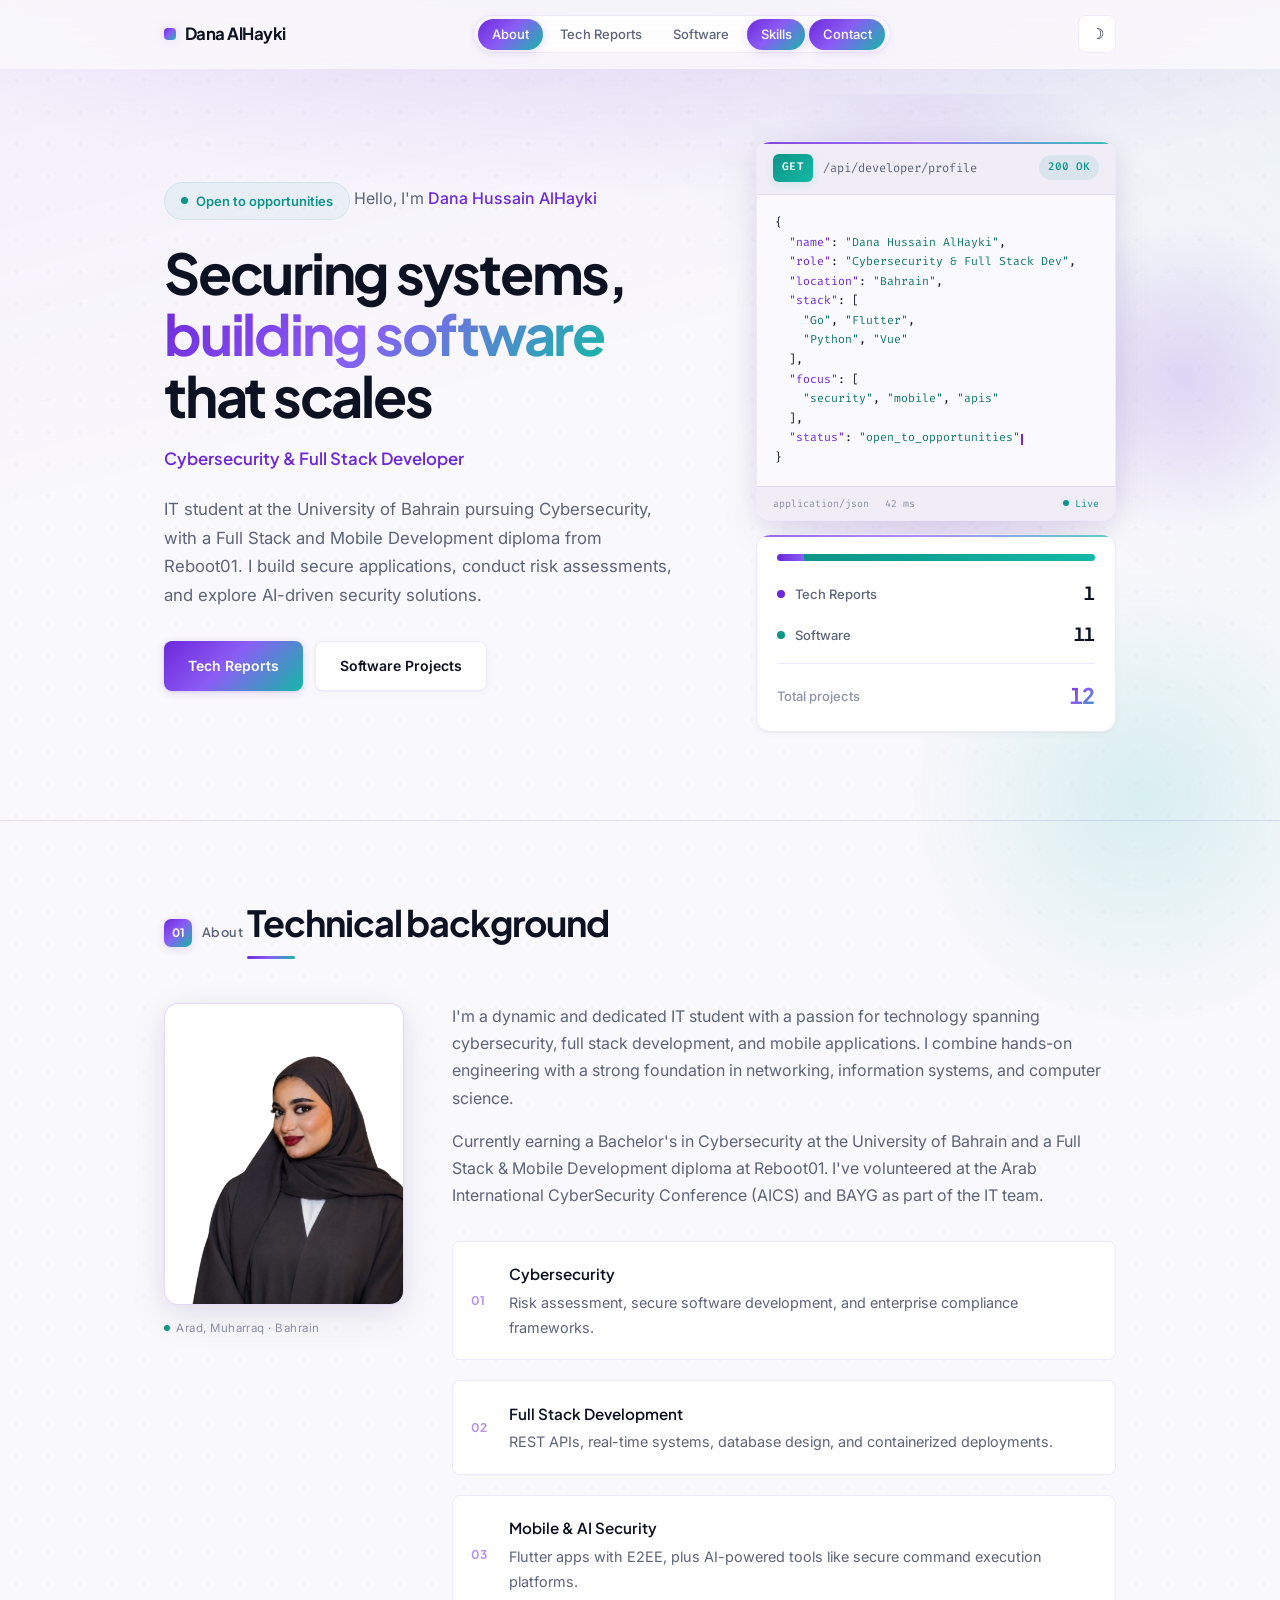
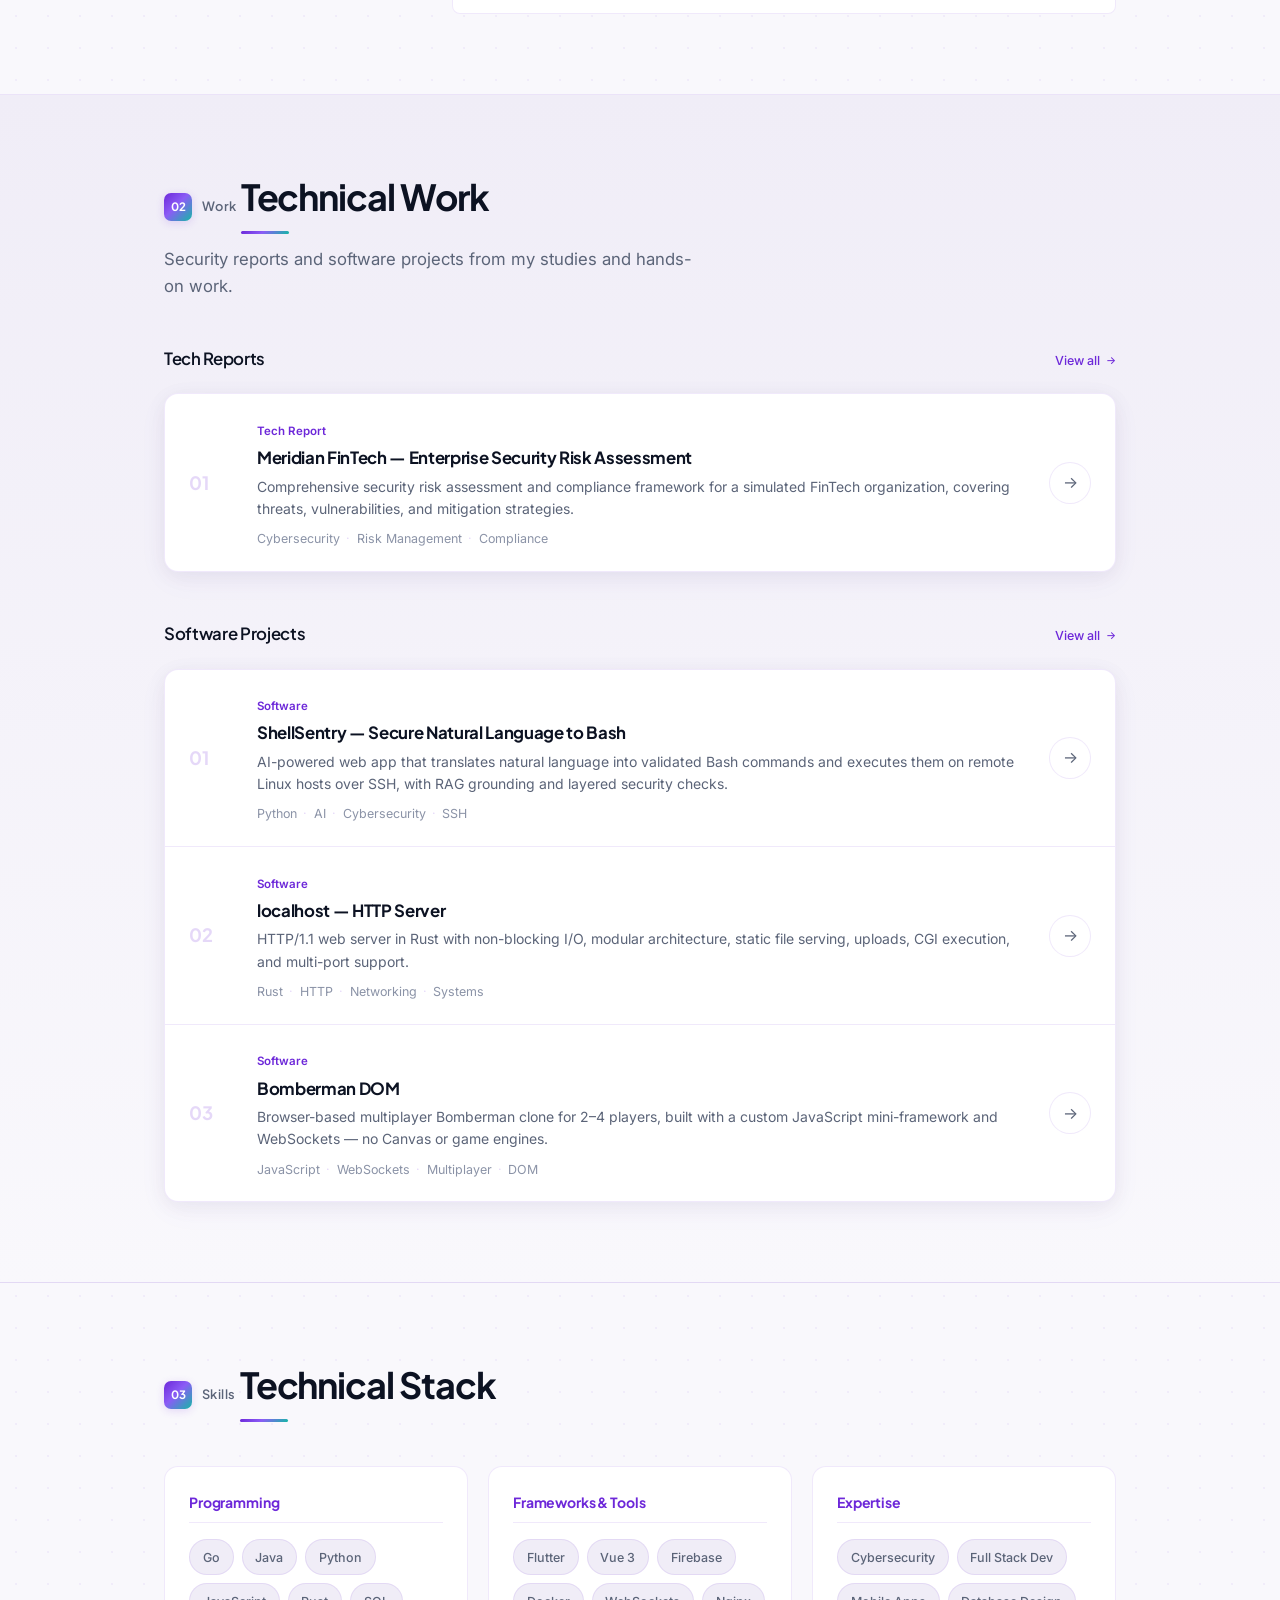
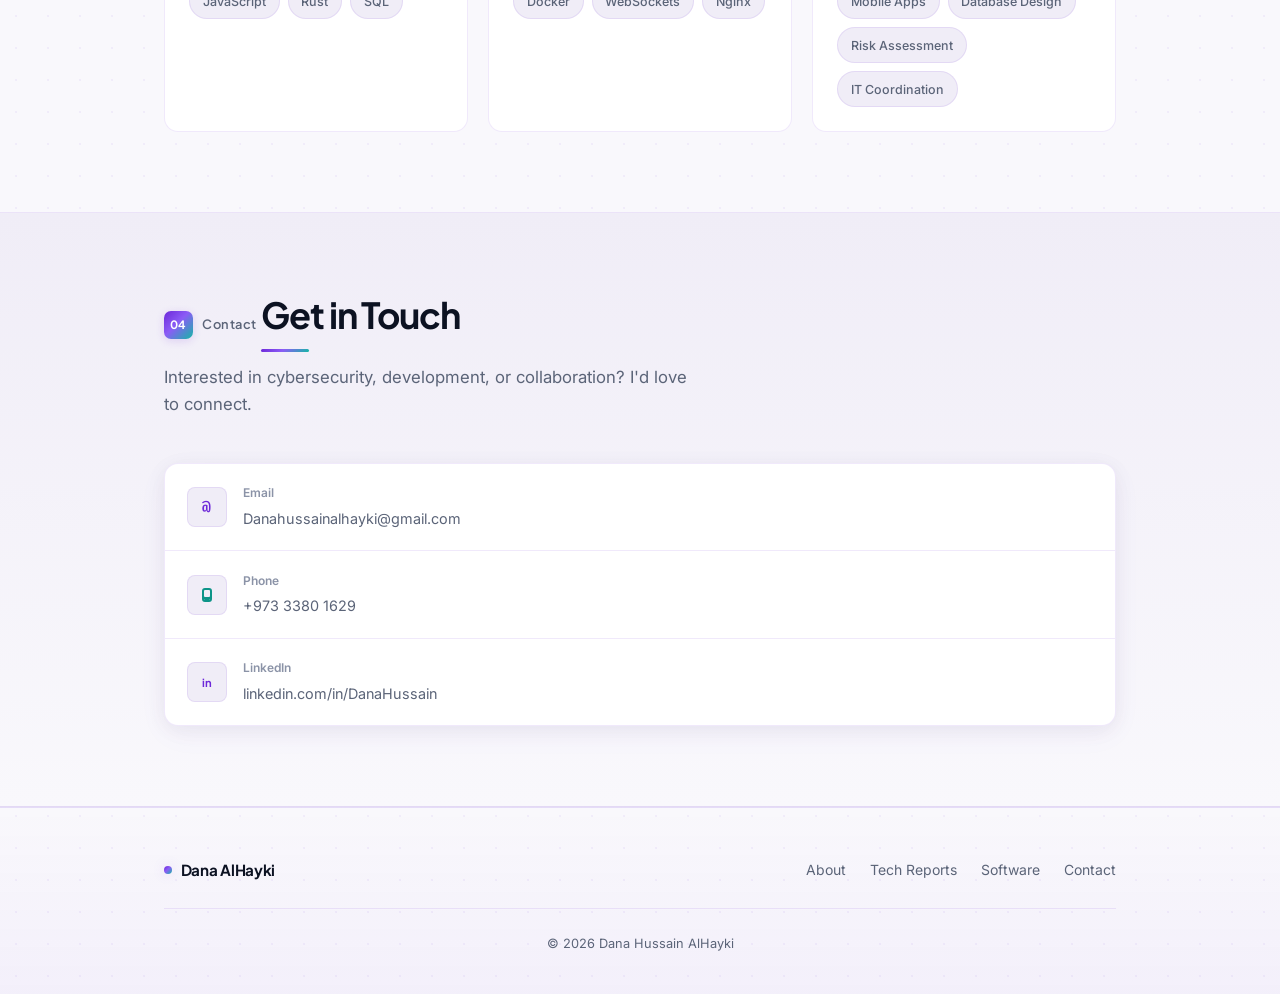
==== index.html @ 58fc45db "ok" ====
<!DOCTYPE html>
<html lang="en">
<head>
  <meta charset="UTF-8">
  <meta name="viewport" content="width=device-width, initial-scale=1.0">
  <meta name="description" content="Dana Hussain AlHayki — Cybersecurity student and Full Stack Developer. Projects in secure software, mobile apps, and enterprise risk assessment.">
  <meta name="theme-color" content="#f9f8fc">
  <title>Dana Hussain AlHayki — Portfolio</title>
  <script src="theme.js"></script>
  <link rel="stylesheet" href="style.css">
  <link rel="preconnect" href="https://fonts.googleapis.com">
  <link rel="preconnect" href="https://fonts.gstatic.com" crossorigin>
  <link href="https://fonts.googleapis.com/css2?family=Fira+Code:wght@400;500&family=Inter:wght@400;500;600;700&family=Plus+Jakarta+Sans:wght@500;600;700&display=swap" rel="stylesheet">
</head>
<body data-page="home">
  <header class="site-header">
    <div class="scroll-progress" id="scroll-progress" aria-hidden="true"></div>
    <nav class="nav" aria-label="Main navigation">
      <a href="index.html" class="nav-logo"><span class="logo-mark" aria-hidden="true"></span> Dana AlHayki</a>
      <div class="nav-links-wrap">
        <ul class="nav-links">
          <li><a href="index.html#about" data-nav="home">About</a></li>
          <li><a href="reports.html" data-nav="reports">Tech Reports</a></li>
          <li><a href="coding.html" data-nav="coding">Software</a></li>
          <li><a href="index.html#skills" data-nav="home">Skills</a></li>
          <li><a href="index.html#contact" data-nav="home">Contact</a></li>
        </ul>
      </div>
      <div class="nav-end">
        <button type="button" class="theme-toggle" aria-label="Switch theme" title="Toggle theme">
          <span class="theme-icon theme-icon-sun" aria-hidden="true">☀</span>
          <span class="theme-icon theme-icon-moon" aria-hidden="true">☽</span>
        </button>
        <button class="nav-toggle" aria-label="Toggle menu" aria-expanded="false">
          <span></span><span></span><span></span>
        </button>
      </div>
    </nav>
  </header>

  <main>
    <section id="hero" class="hero">
      <div class="container">
        <div class="hero-layout">
          <div class="hero-inner">
            <div class="hero-badge">
              <span class="status-dot" aria-hidden="true"></span>
              Open to opportunities
            </div>
            <p class="hero-greeting">Hello, I'm <em>Dana Hussain AlHayki</em></p>
            <h1 class="hero-title">Securing systems, <span class="text-gradient">building software</span> that scales</h1>
            <p class="hero-subtitle">Cybersecurity &amp; Full Stack Developer</p>
            <p class="hero-description">
              IT student at the University of Bahrain pursuing Cybersecurity, with a Full Stack
              and Mobile Development diploma from Reboot01. I build secure applications, conduct
              risk assessments, and explore AI-driven security solutions.
            </p>
            <div class="hero-actions">
              <a href="reports.html" class="btn btn-primary">Tech Reports</a>
              <a href="coding.html" class="btn btn-secondary">Software Projects</a>
            </div>
          </div>
          <aside class="hero-panel reveal">
            <div class="showcase-card api-card" aria-label="Developer profile API response">
              <div class="api-bar">
                <span class="api-method">GET</span>
                <span class="api-path">/api/developer/profile</span>
                <span class="api-status">200 OK</span>
              </div>
              <div class="api-body">
                <pre class="api-json"><code>{
  <span class="tok-key">"name"</span>: <span class="tok-str">"Dana Hussain AlHayki"</span>,
  <span class="tok-key">"role"</span>: <span class="tok-str">"Cybersecurity &amp; Full Stack Dev"</span>,
  <span class="tok-key">"location"</span>: <span class="tok-str">"Bahrain"</span>,
  <span class="tok-key">"stack"</span>: [
    <span class="tok-str">"Go"</span>, <span class="tok-str">"Flutter"</span>,
    <span class="tok-str">"Python"</span>, <span class="tok-str">"Vue"</span>
  ],
  <span class="tok-key">"focus"</span>: [
    <span class="tok-str">"security"</span>, <span class="tok-str">"mobile"</span>, <span class="tok-str">"apis"</span>
  ],
  <span class="tok-key">"status"</span>: <span class="tok-str">"open_to_opportunities"</span><span class="code-cursor" aria-hidden="true"></span>
}</code></pre>
              </div>
              <div class="api-footer">
                <span class="api-meta">application/json</span>
                <span class="api-meta">42 ms</span>
                <span class="api-meta api-meta--live"><span class="status-dot" aria-hidden="true"></span> Live</span>
              </div>
            </div>
            <div class="hero-stats" id="hero-stats">
              <div class="hero-stats-bar" id="hero-stats-bar" role="img" aria-label="Project breakdown">
                <span class="hero-stats-seg hero-stats-seg--reports"></span>
                <span class="hero-stats-seg hero-stats-seg--coding"></span>
              </div>
              <ul class="hero-stats-list">
                <li class="hero-stats-item">
                  <span class="hero-stats-dot hero-stats-dot--reports" aria-hidden="true"></span>
                  <span class="hero-stats-name">Tech Reports</span>
                  <strong id="stat-reports" class="hero-stats-count">—</strong>
                </li>
                <li class="hero-stats-item">
                  <span class="hero-stats-dot hero-stats-dot--coding" aria-hidden="true"></span>
                  <span class="hero-stats-name">Software</span>
                  <strong id="stat-coding" class="hero-stats-count">—</strong>
                </li>
              </ul>
              <div class="hero-stats-total">
                <span>Total projects</span>
                <strong id="stat-total">—</strong>
              </div>
            </div>
          </aside>
        </div>
      </div>
    </section>

    <section id="about" class="section">
      <div class="container">
        <div class="section-header reveal">
          <p class="section-label"><span class="section-num">01</span> About</p>
          <h2 class="section-title">Technical background</h2>
        </div>
        <div class="about-grid">
          <div class="about-photo-col reveal">
            <div class="about-photo-frame">
              <img src="assets/profile.webp" alt="Dana Hussain AlHayki" class="about-photo" width="240" height="300" loading="lazy">
            </div>
            <p class="about-photo-caption"><span class="status-dot" aria-hidden="true"></span> Arad, Muharraq · Bahrain</p>
          </div>
          <div class="about-right">
            <div class="about-content reveal">
              <p>
                I'm a dynamic and dedicated IT student with a passion for technology spanning
                cybersecurity, full stack development, and mobile applications. I combine hands-on
                engineering with a strong foundation in networking, information systems, and
                computer science.
              </p>
              <p>
                Currently earning a Bachelor's in Cybersecurity at the University of Bahrain and a
                Full Stack &amp; Mobile Development diploma at Reboot01. I've volunteered at the
                Arab International CyberSecurity Conference (AICS) and BAYG as part of the IT team.
              </p>
            </div>
            <div class="about-highlights">
              <div class="about-highlight reveal" data-num="01">
                <h4>Cybersecurity</h4>
                <p>Risk assessment, secure software development, and enterprise compliance frameworks.</p>
              </div>
              <div class="about-highlight reveal" data-num="02">
                <h4>Full Stack Development</h4>
                <p>REST APIs, real-time systems, database design, and containerized deployments.</p>
              </div>
              <div class="about-highlight reveal" data-num="03">
                <h4>Mobile &amp; AI Security</h4>
                <p>Flutter apps with E2EE, plus AI-powered tools like secure command execution platforms.</p>
              </div>
            </div>
          </div>
        </div>
      </div>
    </section>

    <section id="projects" class="section section-alt">
      <div class="container">
        <div class="section-header reveal">
          <p class="section-label"><span class="section-num">02</span> Work</p>
          <h2 class="section-title">Technical Work</h2>
          <p class="section-intro">Security reports and software projects from my studies and hands-on work.</p>
        </div>

        <div class="project-category reveal">
          <div class="category-header">
            <h3 class="category-title">Tech Reports</h3>
            <a href="reports.html" class="view-all-link">View all <span class="link-arrow" aria-hidden="true">→</span></a>
          </div>
          <div id="report-projects" class="projects-grid" aria-live="polite">
            <p class="loading">Loading projects…</p>
          </div>
        </div>

        <div class="project-category reveal">
          <div class="category-header">
            <h3 class="category-title">Software Projects</h3>
            <a href="coding.html" class="view-all-link">View all <span class="link-arrow" aria-hidden="true">→</span></a>
          </div>
          <div id="coding-projects" class="projects-grid" aria-live="polite">
            <p class="loading">Loading projects…</p>
          </div>
        </div>
      </div>
    </section>

    <section id="skills" class="section">
      <div class="container">
        <div class="section-header reveal">
          <p class="section-label"><span class="section-num">03</span> Skills</p>
          <h2 class="section-title">Technical Stack</h2>
        </div>
        <div class="skills-grid">
          <div class="skill-group reveal">
            <h3>Programming</h3>
            <ul class="skill-tags">
              <li>Go</li>
              <li>Java</li>
              <li>Python</li>
              <li>JavaScript</li>
              <li>Rust</li>
              <li>SQL</li>
            </ul>
          </div>
          <div class="skill-group reveal">
            <h3>Frameworks &amp; Tools</h3>
            <ul class="skill-tags">
              <li>Flutter</li>
              <li>Vue 3</li>
              <li>Firebase</li>
              <li>Docker</li>
              <li>WebSockets</li>
              <li>Nginx</li>
            </ul>
          </div>
          <div class="skill-group reveal">
            <h3>Expertise</h3>
            <ul class="skill-tags">
              <li>Cybersecurity</li>
              <li>Full Stack Dev</li>
              <li>Mobile Apps</li>
              <li>Database Design</li>
              <li>Risk Assessment</li>
              <li>IT Coordination</li>
            </ul>
          </div>
        </div>
      </div>
    </section>

    <section id="contact" class="section section-alt">
      <div class="container">
        <div class="section-header reveal">
          <p class="section-label"><span class="section-num">04</span> Contact</p>
          <h2 class="section-title">Get in Touch</h2>
          <p class="section-intro">Interested in cybersecurity, development, or collaboration? I'd love to connect.</p>
        </div>
        <div class="contact-grid reveal">
          <a href="mailto:Danahussainalhayki@gmail.com" class="contact-link">
            <span class="contact-icon contact-icon--email" aria-hidden="true"></span>
            <span class="contact-details">
              <span class="contact-label">Email</span>
              <span class="contact-value">Danahussainalhayki@gmail.com</span>
            </span>
            <span class="link-arrow" aria-hidden="true">→</span>
          </a>
          <a href="tel:+97333801629" class="contact-link">
            <span class="contact-icon contact-icon--phone" aria-hidden="true"></span>
            <span class="contact-details">
              <span class="contact-label">Phone</span>
              <span class="contact-value">+973 3380 1629</span>
            </span>
            <span class="link-arrow" aria-hidden="true">→</span>
          </a>
          <a href="https://linkedin.com/in/dana-hussain-27a299295" target="_blank" rel="noopener noreferrer" class="contact-link">
            <span class="contact-icon contact-icon--linkedin" aria-hidden="true"></span>
            <span class="contact-details">
              <span class="contact-label">LinkedIn</span>
              <span class="contact-value">linkedin.com/in/DanaHussain</span>
            </span>
            <span class="link-arrow" aria-hidden="true">→</span>
          </a>
        </div>
      </div>
    </section>
  </main>

  <footer class="site-footer">
    <div class="container">
      <div class="footer-inner">
        <span class="footer-brand"><span class="logo-mark" aria-hidden="true"></span> Dana AlHayki</span>
        <ul class="footer-links">
          <li><a href="index.html#about">About</a></li>
          <li><a href="reports.html">Tech Reports</a></li>
          <li><a href="coding.html">Software</a></li>
          <li><a href="index.html#contact">Contact</a></li>
        </ul>
      </div>
      <p class="footer-copy">&copy; <span id="year"></span> Dana Hussain AlHayki</p>
    </div>
  </footer>

  <script src="common.js"></script>
  <script src="script.js"></script>
</body>
</html>
---- style.css ----
/* ============================================
   Tech Portfolio — Modern Product UI
   Fonts: Inter (body) + Plus Jakarta Sans (display)
   ============================================ */

*, *::before, *::after {
  box-sizing: border-box;
  margin: 0;
  padding: 0;
}

:root,
[data-theme="light"] {
  color-scheme: light;
  --bg: #f9f8fc;
  --bg-soft: #f0edf7;
  --surface: #ffffff;
  --surface-raised: #ffffff;
  --text: #0c1222;
  --text-muted: #5b6478;
  --text-faint: #8b93a7;
  --accent: #6d28d9;
  --accent-hover: #5b21b6;
  --accent-bright: #8b5cf6;
  --accent-secondary: #0d9488;
  --accent-secondary-hover: #0f766e;
  --accent-secondary-bright: #14b8a6;
  --accent-soft: rgba(109, 40, 217, 0.1);
  --accent-faint: rgba(109, 40, 217, 0.04);
  --accent-secondary-soft: rgba(13, 148, 136, 0.1);
  --accent-secondary-faint: rgba(13, 148, 136, 0.05);
  --accent-glow: rgba(109, 40, 217, 0.16);
  --accent-glow-green: rgba(20, 184, 166, 0.14);
  --border: rgba(109, 40, 217, 0.1);
  --border-strong: rgba(109, 40, 217, 0.18);
  --dot-color: rgba(109, 40, 217, 0.055);
  --header-bg: rgba(249, 248, 252, 0.82);
  --photo-bg: #0c1222;
  --shadow: 0 1px 2px rgba(12, 18, 34, 0.04), 0 2px 8px rgba(12, 18, 34, 0.03);
  --shadow-md: 0 4px 20px rgba(12, 18, 34, 0.06), 0 8px 32px rgba(109, 40, 217, 0.04);
  --shadow-lg: 0 12px 40px rgba(12, 18, 34, 0.08), 0 4px 24px rgba(109, 40, 217, 0.06);
  --shadow-glow: 0 0 48px var(--accent-glow);
  --glass: rgba(255, 255, 255, 0.78);
  --glass-border: rgba(255, 255, 255, 0.9);
  --radius: 14px;
  --radius-sm: 8px;
  --radius-lg: 20px;
  --max-w: 1000px;
  --header-h: 68px;
  --ease: cubic-bezier(0.22, 1, 0.36, 1);
  --font-sans: "Inter", system-ui, sans-serif;
  --font-display: "Plus Jakarta Sans", "Inter", system-ui, sans-serif;
  --font-mono: "Fira Code", ui-monospace, "Cascadia Code", monospace;
  --code-bg: #faf9fe;
  --code-gutter: #f0edf7;
  --tok-kw: #6d28d9;
  --tok-fn: #0d9488;
  --tok-str: #0f766e;
  --tok-cmt: #8b93a7;
  --tok-num: #7c3aed;
  --gradient-brand: linear-gradient(135deg, var(--accent) 0%, var(--accent-bright) 45%, var(--accent-secondary-bright) 100%);
}

[data-theme="dark"] {
  color-scheme: dark;
  --bg: #08070d;
  --bg-soft: #100e18;
  --surface: #14121f;
  --surface-raised: #1a1728;
  --text: #f4f2fa;
  --text-muted: #a8a3b8;
  --text-faint: #6b657d;
  --accent: #a78bfa;
  --accent-hover: #c4b5fd;
  --accent-bright: #c4b5fd;
  --accent-secondary: #2dd4bf;
  --accent-secondary-hover: #5eead4;
  --accent-secondary-bright: #5eead4;
  --accent-soft: rgba(167, 139, 250, 0.14);
  --accent-faint: rgba(167, 139, 250, 0.06);
  --accent-secondary-soft: rgba(45, 212, 191, 0.12);
  --accent-secondary-faint: rgba(45, 212, 191, 0.06);
  --accent-glow: rgba(167, 139, 250, 0.18);
  --accent-glow-green: rgba(45, 212, 191, 0.12);
  --border: rgba(167, 139, 250, 0.12);
  --border-strong: rgba(167, 139, 250, 0.22);
  --dot-color: rgba(167, 139, 250, 0.07);
  --header-bg: rgba(8, 7, 13, 0.85);
  --photo-bg: #05040a;
  --shadow: 0 1px 2px rgba(0, 0, 0, 0.25);
  --shadow-md: 0 4px 28px rgba(0, 0, 0, 0.4);
  --shadow-lg: 0 16px 48px rgba(0, 0, 0, 0.5), 0 4px 24px rgba(167, 139, 250, 0.06);
  --shadow-glow: 0 0 56px var(--accent-glow);
  --glass: rgba(20, 18, 31, 0.82);
  --glass-border: rgba(167, 139, 250, 0.1);
  --code-bg: #0e0c16;
  --code-gutter: #08070d;
  --tok-kw: #c4b5fd;
  --tok-fn: #2dd4bf;
  --tok-str: #5eead4;
  --tok-cmt: #6b657d;
  --tok-num: #a78bfa;
  --gradient-brand: linear-gradient(135deg, var(--accent) 0%, #c4b5fd 45%, var(--accent-secondary-bright) 100%);
}

html {
  scroll-behavior: smooth;
  scroll-padding-top: var(--header-h);
}

html.theme-transition,
html.theme-transition *,
html.theme-transition *::before,
html.theme-transition *::after {
  transition:
    background-color 0.35s var(--ease),
    border-color 0.35s var(--ease),
    color 0.25s var(--ease),
    box-shadow 0.35s var(--ease) !important;
}

body {
  font-family: var(--font-sans);
  font-size: 1rem;
  line-height: 1.7;
  color: var(--text);
  background-color: var(--bg);
  background-image: radial-gradient(circle, var(--dot-color) 1px, transparent 1px);
  background-size: 32px 32px;
  background-position: 0 0;
  -webkit-font-smoothing: antialiased;
  position: relative;
  opacity: 0;
  transition: opacity 0.45s var(--ease);
}

body.is-loaded { opacity: 1; }

body::before {
  content: "";
  position: fixed;
  inset: 0 0 auto;
  height: 55vh;
  background: radial-gradient(ellipse 70% 55% at 50% -15%, var(--accent-glow), transparent);
  pointer-events: none;
  z-index: 0;
}

body::after {
  content: "";
  position: fixed;
  bottom: -15%;
  right: -8%;
  width: min(480px, 70vw);
  height: min(480px, 70vw);
  background: radial-gradient(circle, var(--accent-glow-green), transparent 68%);
  pointer-events: none;
  z-index: 0;
}

main { position: relative; z-index: 1; }

::selection {
  background: var(--accent-soft);
  color: var(--text);
}

a {
  color: var(--accent);
  text-decoration: none;
  transition: color 0.2s;
}

a:hover { color: var(--accent-secondary); }

img { max-width: 100%; display: block; }

.container {
  width: 100%;
  max-width: var(--max-w);
  margin: 0 auto;
  padding: 0 1.5rem;
}

.container-narrow { max-width: 680px; }

/* ---- Header ---- */
.site-header {
  position: sticky;
  top: 0;
  z-index: 100;
  background: var(--header-bg);
  backdrop-filter: blur(16px);
  -webkit-backdrop-filter: blur(16px);
  border-bottom: 1px solid transparent;
  transition: border-color 0.3s var(--ease), box-shadow 0.3s var(--ease);
}

.scroll-progress {
  position: absolute;
  top: 0;
  left: 0;
  height: 2px;
  width: 0;
  background: var(--gradient-brand);
  box-shadow: 0 0 10px var(--accent-glow);
}

/* ---- Focus states ---- */
:focus-visible {
  outline: 2px solid var(--accent-bright);
  outline-offset: 3px;
}

.btn:focus-visible,
.nav-links a:focus-visible,
.contact-link:focus-visible,
.project-row-go:focus-visible {
  outline-offset: 2px;
}

.nav {
  display: flex;
  align-items: center;
  justify-content: space-between;
  max-width: var(--max-w);
  margin: 0 auto;
  padding: 0 1.5rem;
  height: var(--header-h);
}

.nav-logo {
  display: inline-flex;
  align-items: center;
  gap: 0.55rem;
  font-family: var(--font-display);
  font-size: 1.05rem;
  font-weight: 700;
  color: var(--text);
  letter-spacing: -0.03em;
}

.logo-mark {
  width: 12px;
  height: 12px;
  border-radius: 4px;
  background: var(--gradient-brand);
  box-shadow: 0 0 14px var(--accent-glow);
  flex-shrink: 0;
}

.nav-logo:hover { color: var(--accent); }

.site-header.scrolled {
  border-bottom-color: var(--border);
  box-shadow: var(--shadow-md);
  background: var(--glass);
}

.nav-links-wrap {
  display: flex;
  align-items: center;
  padding: 0.3rem;
  background: var(--glass);
  border: 1px solid var(--border);
  border-radius: 999px;
  backdrop-filter: blur(12px);
  -webkit-backdrop-filter: blur(12px);
}

.nav-links {
  display: flex;
  gap: 0.25rem;
  list-style: none;
}

.nav-links a {
  position: relative;
  font-size: 0.8125rem;
  font-weight: 500;
  color: var(--text-muted);
  padding: 0.45rem 0.85rem;
  border-radius: 999px;
  transition: color 0.2s var(--ease), background 0.2s var(--ease);
}

.nav-links a::after { display: none; }

.nav-links a:hover {
  color: var(--text);
  background: var(--accent-faint);
}

.nav-links a.nav-active {
  color: #fff;
  background: var(--gradient-brand);
  box-shadow: 0 2px 12px var(--accent-glow);
}

[data-theme="dark"] .nav-links a.nav-active {
  color: #08070d;
}

.nav-end {
  display: flex;
  align-items: center;
  gap: 0.5rem;
}

.theme-toggle,
.nav-toggle {
  display: flex;
  align-items: center;
  justify-content: center;
  width: 38px;
  height: 38px;
  background: var(--surface);
  border: 1px solid var(--border);
  border-radius: var(--radius-sm);
  cursor: pointer;
  font-size: 0.95rem;
  color: var(--text);
  transition: border-color 0.2s, background 0.2s, box-shadow 0.2s;
}

.theme-toggle:hover,
.nav-toggle:hover {
  background: var(--accent-faint);
  border-color: var(--accent);
  box-shadow: 0 0 0 3px var(--accent-soft);
}

.nav-toggle {
  display: none;
  flex-direction: column;
  gap: 4px;
  padding: 8px;
}

.nav-toggle span {
  display: block;
  width: 16px;
  height: 1.5px;
  background: var(--text);
  transition: transform 0.25s, opacity 0.25s;
}

.nav-toggle[aria-expanded="true"] span:nth-child(1) {
  transform: translateY(5.5px) rotate(45deg);
}
.nav-toggle[aria-expanded="true"] span:nth-child(2) { opacity: 0; }
.nav-toggle[aria-expanded="true"] span:nth-child(3) {
  transform: translateY(-5.5px) rotate(-45deg);
}

.theme-icon-sun,
.theme-icon-moon { display: none; }
[data-theme="dark"] .theme-icon-sun { display: block; }
[data-theme="light"] .theme-icon-moon { display: block; }

/* ---- Typography ---- */
.section-header {
  margin-bottom: 2.75rem;
}

.section-header .section-title {
  margin-bottom: 0;
}

.section-header .section-intro {
  margin-top: 0.75rem;
  margin-bottom: 0;
}

.section-label {
  display: inline-flex;
  align-items: center;
  gap: 0.6rem;
  font-family: var(--font-display);
  font-size: 0.8rem;
  font-weight: 600;
  letter-spacing: 0.04em;
  color: var(--text-muted);
  margin-bottom: 0.65rem;
}

.section-num {
  display: inline-flex;
  align-items: center;
  justify-content: center;
  min-width: 1.75rem;
  height: 1.75rem;
  padding: 0 0.4rem;
  font-size: 0.72rem;
  font-weight: 700;
  color: #fff;
  background: var(--gradient-brand);
  border-radius: 7px;
  letter-spacing: 0;
  box-shadow: 0 2px 8px var(--accent-glow);
}

[data-theme="dark"] .section-num {
  color: #08070d;
}

.text-gradient {
  background: var(--gradient-brand);
  -webkit-background-clip: text;
  background-clip: text;
  -webkit-text-fill-color: transparent;
}

.section-title {
  font-family: var(--font-display);
  font-size: clamp(1.75rem, 4vw, 2.25rem);
  font-weight: 700;
  letter-spacing: -0.03em;
  line-height: 1.2;
  margin-bottom: 1rem;
  color: var(--text);
  position: relative;
  display: inline-block;
}

.section-header .section-title::after {
  content: "";
  display: block;
  width: 3rem;
  height: 3px;
  margin-top: 0.75rem;
  border-radius: 999px;
  background: var(--gradient-brand);
}

.section-intro {
  color: var(--text-muted);
  max-width: 540px;
  font-size: 1.05rem;
  line-height: 1.65;
}

/* ---- Hero ---- */
.hero {
  padding: 4.5rem 0 5.5rem;
  border-bottom: 1px solid var(--border);
  background:
    linear-gradient(165deg, var(--accent-faint) 0%, transparent 42%),
    linear-gradient(220deg, var(--accent-secondary-faint) 0%, transparent 38%);
  position: relative;
  overflow: hidden;
}

.hero::before {
  content: "";
  position: absolute;
  top: 20%;
  right: -5%;
  width: 320px;
  height: 320px;
  border-radius: 50%;
  background: radial-gradient(circle, var(--accent-glow), transparent 70%);
  pointer-events: none;
}

.hero-layout {
  display: grid;
  grid-template-columns: 1fr 360px;
  gap: 3.5rem;
  align-items: center;
}

.hero-inner {
  max-width: none;
}

.hero-badge {
  display: inline-flex;
  align-items: center;
  gap: 0.5rem;
  font-family: var(--font-sans);
  font-size: 0.8125rem;
  font-weight: 600;
  color: var(--accent-secondary);
  padding: 0.45rem 1rem;
  margin-bottom: 1.35rem;
  background: var(--accent-secondary-faint);
  border: 1px solid var(--accent-secondary-soft);
  border-radius: 999px;
}

.hero-greeting {
  display: inline-block;
  font-family: var(--font-sans);
  font-size: 1rem;
  color: var(--text-muted);
  margin-bottom: 1rem;
}

.hero-greeting em {
  font-style: normal;
  color: var(--accent);
  font-weight: 500;
}

.hero-title {
  font-family: var(--font-display);
  font-size: clamp(2.35rem, 5.5vw, 3.5rem);
  font-weight: 700;
  letter-spacing: -0.04em;
  line-height: 1.1;
  margin-bottom: 1.15rem;
}

.hero-subtitle {
  font-family: var(--font-display);
  font-size: 1.05rem;
  font-weight: 600;
  color: var(--accent);
  margin-bottom: 1.35rem;
}

.hero-description {
  color: var(--text-muted);
  max-width: 520px;
  margin-bottom: 2rem;
  font-size: 1.05rem;
}

.hero-actions {
  display: flex;
  gap: 0.75rem;
  flex-wrap: wrap;
}

.hero-stats {
  width: 100%;
  padding: 1.15rem 1.25rem 1rem;
  background: var(--surface);
  border: 1px solid var(--border);
  border-radius: var(--radius);
  box-shadow: var(--shadow);
  position: relative;
  overflow: hidden;
}

.hero-stats::before {
  content: "";
  position: absolute;
  top: 0;
  left: 0;
  right: 0;
  height: 2px;
  background: var(--gradient-brand);
  opacity: 0.7;
}

.hero-stats-bar {
  display: flex;
  height: 7px;
  border-radius: 999px;
  overflow: hidden;
  background: var(--bg-soft);
  margin-bottom: 1.1rem;
  --reports-pct: 25%;
  --coding-pct: 75%;
  box-shadow: inset 0 1px 2px rgba(12, 18, 34, 0.06);
}

.hero-stats-seg {
  height: 100%;
  transition: flex-basis 1s var(--ease);
}

.hero-stats-seg--reports {
  flex: 0 0 var(--reports-pct);
  background: linear-gradient(90deg, var(--accent), var(--accent-bright));
}

.hero-stats-seg--coding {
  flex: 0 0 var(--coding-pct);
  background: linear-gradient(90deg, var(--accent-secondary), var(--accent-secondary-bright));
}

.hero-stats-list {
  list-style: none;
  display: flex;
  flex-direction: column;
  gap: 0.65rem;
  margin-bottom: 0.85rem;
}

.hero-stats-item {
  display: grid;
  grid-template-columns: auto 1fr auto;
  align-items: center;
  gap: 0.65rem;
}

.hero-stats-dot {
  width: 8px;
  height: 8px;
  border-radius: 50%;
  flex-shrink: 0;
}

.hero-stats-dot--reports { background: var(--accent); }
.hero-stats-dot--coding { background: var(--accent-secondary); }

.hero-stats-name {
  font-size: 0.8125rem;
  color: var(--text-muted);
  font-weight: 500;
}

.hero-stats-count {
  font-family: var(--font-display);
  font-size: 1.125rem;
  font-weight: 700;
  font-variant-numeric: tabular-nums;
  color: var(--text);
  letter-spacing: -0.02em;
}

.hero-stats-total {
  display: flex;
  align-items: center;
  justify-content: space-between;
  padding-top: 0.85rem;
  border-top: 1px solid var(--border);
  font-size: 0.8125rem;
  color: var(--text-faint);
  font-weight: 500;
}

.hero-stats-total strong {
  font-family: var(--font-display);
  font-size: 1.35rem;
  font-weight: 700;
  font-variant-numeric: tabular-nums;
  background: var(--gradient-brand);
  -webkit-background-clip: text;
  background-clip: text;
  -webkit-text-fill-color: transparent;
  letter-spacing: -0.02em;
}

.status-dot {
  width: 7px;
  height: 7px;
  border-radius: 50%;
  background: var(--accent-secondary);
  box-shadow: 0 0 8px var(--accent-glow-green);
  animation: pulse-dot 2s ease-in-out infinite;
  flex-shrink: 0;
}

@keyframes pulse-dot {
  0%, 100% { opacity: 1; transform: scale(1); }
  50% { opacity: 0.7; transform: scale(0.9); }
}

/* ---- Hero showcase card ---- */
.hero-panel {
  position: relative;
  display: flex;
  flex-direction: column;
  gap: 0.85rem;
}

.hero-panel::before {
  content: "";
  position: absolute;
  inset: -8% -12% -8% -12%;
  background: radial-gradient(ellipse at 50% 40%, var(--accent-glow), transparent 65%);
  pointer-events: none;
  z-index: -1;
}

.showcase-card {
  background: var(--surface);
  border: 1px solid var(--border);
  border-radius: var(--radius);
  overflow: hidden;
  box-shadow: var(--shadow-lg);
  transition: transform 0.35s var(--ease), box-shadow 0.35s var(--ease), border-color 0.35s var(--ease);
  position: relative;
}

.showcase-card::before {
  content: "";
  position: absolute;
  top: 0;
  left: 0;
  right: 0;
  height: 2px;
  background: var(--gradient-brand);
  opacity: 0.85;
  z-index: 1;
}

.showcase-card:hover {
  transform: translateY(-3px);
  border-color: var(--border-strong);
  box-shadow: var(--shadow-lg), var(--shadow-glow);
}

/* ---- API response card (hero) ---- */
.api-card {
  background: var(--surface);
}

.api-bar {
  display: flex;
  align-items: center;
  gap: 0.6rem;
  padding: 0.75rem 1rem;
  background: var(--bg-soft);
  border-bottom: 1px solid var(--border);
  flex-wrap: wrap;
}

.api-method {
  font-family: var(--font-mono);
  font-size: 0.6875rem;
  font-weight: 600;
  letter-spacing: 0.04em;
  color: #fff;
  background: linear-gradient(135deg, var(--accent-secondary), var(--accent-secondary-bright));
  padding: 0.28rem 0.55rem;
  border-radius: 6px;
  flex-shrink: 0;
  box-shadow: 0 2px 8px var(--accent-glow-green);
}

.api-path {
  font-family: var(--font-mono);
  font-size: 0.75rem;
  color: var(--text-muted);
  flex: 1;
  min-width: 0;
  overflow: hidden;
  text-overflow: ellipsis;
  white-space: nowrap;
}

.api-status {
  font-family: var(--font-mono);
  font-size: 0.6875rem;
  font-weight: 500;
  color: var(--accent-secondary);
  background: var(--accent-secondary-soft);
  padding: 0.2rem 0.55rem;
  border-radius: 999px;
  flex-shrink: 0;
}

.api-body {
  background: var(--code-bg);
  padding: 1.15rem 1.1rem;
  overflow-x: auto;
}

.api-json {
  margin: 0;
  font-family: var(--font-mono);
  font-size: 0.72rem;
  line-height: 1.7;
  color: var(--text);
}

.api-json code {
  font-family: inherit;
  white-space: pre;
}

.tok-key { color: var(--tok-kw); }
.tok-str { color: var(--tok-str); }

.code-cursor {
  display: inline-block;
  width: 2px;
  height: 0.95em;
  margin-left: 1px;
  vertical-align: text-bottom;
  background: var(--accent);
  animation: code-blink 1.1s step-end infinite;
}

@keyframes code-blink {
  0%, 100% { opacity: 1; }
  50% { opacity: 0; }
}

.api-footer {
  display: flex;
  align-items: center;
  gap: 1rem;
  padding: 0.5rem 1rem;
  background: var(--bg-soft);
  border-top: 1px solid var(--border);
}

.api-meta {
  font-family: var(--font-mono);
  font-size: 0.625rem;
  color: var(--text-faint);
}

.api-meta--live {
  margin-left: auto;
  display: inline-flex;
  align-items: center;
  gap: 0.4rem;
  color: var(--accent-secondary);
}

.api-meta .status-dot {
  width: 6px;
  height: 6px;
}

.showcase-head {
  padding: 1.25rem 1.4rem 0;
}

.showcase-subtitle {
  font-size: 0.8125rem;
  color: var(--text-muted);
  margin-top: 0.25rem;
}

.showcase-tags {
  display: flex;
  flex-wrap: wrap;
  gap: 0.4rem;
  padding: 0 1.4rem 1.35rem;
  border-top: 1px solid var(--border);
  margin-top: 0.15rem;
  padding-top: 1rem;
}

.showcase-tags span {
  font-size: 0.75rem;
  font-weight: 500;
  color: var(--text-muted);
  padding: 0.3rem 0.65rem;
  background: var(--bg-soft);
  border: 1px solid var(--border);
  border-radius: 999px;
}

.showcase-title {
  font-family: var(--font-display);
  font-size: 0.95rem;
  font-weight: 700;
  letter-spacing: -0.02em;
}

.showcase-body {
  padding: 1.35rem 1.4rem 1.5rem;
}

.showcase-list {
  list-style: none;
  display: flex;
  flex-direction: column;
  gap: 0.65rem;
  margin-bottom: 1.15rem;
}

.showcase-list li {
  display: flex;
  align-items: center;
  gap: 0.65rem;
  font-size: 0.875rem;
  color: var(--text-muted);
}

.showcase-bullet {
  width: 8px;
  height: 8px;
  border-radius: 50%;
  background: linear-gradient(135deg, var(--accent), var(--accent-secondary));
  flex-shrink: 0;
}

/* ---- Buttons ---- */
.btn {
  display: inline-flex;
  align-items: center;
  gap: 0.35rem;
  padding: 0.75rem 1.5rem;
  font-size: 0.875rem;
  font-weight: 600;
  border-radius: var(--radius-sm);
  transition: background 0.2s var(--ease), color 0.2s var(--ease), border-color 0.2s var(--ease), transform 0.2s var(--ease), box-shadow 0.2s var(--ease);
  cursor: pointer;
  border: none;
  font-family: inherit;
}

.btn:active { transform: scale(0.98); }

.btn-primary {
  background: var(--gradient-brand);
  color: #fff;
  box-shadow: 0 2px 8px var(--accent-glow), 0 1px 3px rgba(12, 18, 34, 0.08);
}

[data-theme="dark"] .btn-primary {
  color: #08070d;
}

.btn-primary:hover {
  box-shadow: 0 6px 24px var(--accent-glow), 0 4px 16px var(--accent-glow-green);
  transform: translateY(-1px);
}

[data-theme="dark"] .btn-primary:hover {
  color: #08070d;
}

.btn-secondary {
  background: var(--surface);
  color: var(--text);
  border: 1px solid var(--border);
  box-shadow: var(--shadow);
}

.btn-secondary:hover {
  border-color: var(--accent);
  color: var(--accent);
  background: var(--accent-faint);
  box-shadow: 0 0 0 3px var(--accent-soft);
}

/* ---- Sections ---- */
.section {
  padding: 5rem 0;
}

.section-alt {
  background: linear-gradient(180deg, var(--bg-soft) 0%, var(--bg) 100%);
  border-top: 1px solid var(--border);
  border-bottom: 1px solid var(--border);
}

/* ---- About ---- */
.about-grid {
  display: grid;
  grid-template-columns: 240px 1fr;
  gap: 3rem;
  align-items: start;
}

.about-photo-frame {
  position: relative;
  border-radius: var(--radius);
  overflow: hidden;
  background: var(--surface);
  border: 1px solid var(--border-strong);
  box-shadow: var(--shadow-lg);
  transition: transform 0.35s var(--ease), box-shadow 0.35s var(--ease);
  isolation: isolate;
}

.about-photo-frame::before {
  content: "";
  position: absolute;
  inset: 0;
  padding: 2px;
  border-radius: inherit;
  background: var(--gradient-brand);
  -webkit-mask: linear-gradient(#fff 0 0) content-box, linear-gradient(#fff 0 0);
  mask: linear-gradient(#fff 0 0) content-box, linear-gradient(#fff 0 0);
  -webkit-mask-composite: xor;
  mask-composite: exclude;
  pointer-events: none;
  z-index: 1;
  opacity: 0;
  transition: opacity 0.35s var(--ease);
}

.about-photo-col:hover .about-photo-frame::before { opacity: 1; }

.about-photo {
  width: 100%;
  aspect-ratio: 4/5;
  object-fit: cover;
  object-position: center top;
}

.about-photo-col:hover .about-photo-frame {
  transform: translateY(-2px);
  border-color: var(--accent);
  box-shadow: 0 8px 32px var(--accent-glow);
}

[data-theme="dark"] .about-photo-col:hover .about-photo-frame {
  box-shadow: 0 8px 32px var(--accent-glow);
}

.about-photo-caption {
  display: flex;
  align-items: center;
  gap: 0.4rem;
  margin-top: 0.85rem;
  font-family: var(--font-sans);
  font-size: 0.72rem;
  color: var(--text-faint);
  letter-spacing: 0.04em;
}

.about-photo-caption .status-dot {
  width: 6px;
  height: 6px;
  flex-shrink: 0;
}

.about-content p {
  color: var(--text-muted);
  margin-bottom: 1rem;
}

.about-content p:last-child { margin-bottom: 0; }

.about-highlights {
  display: flex;
  flex-direction: column;
  gap: 1.25rem;
  margin-top: 2rem;
}

.about-highlight {
  position: relative;
  padding: 1.2rem 1.25rem 1.2rem 3.5rem;
  background: var(--surface);
  border: 1px solid var(--border);
  border-radius: var(--radius-sm);
  transition: border-color 0.25s var(--ease), background 0.25s var(--ease), transform 0.25s var(--ease), box-shadow 0.25s var(--ease);
}

.about-highlight::before {
  content: attr(data-num);
  position: absolute;
  left: 1.15rem;
  top: 50%;
  transform: translateY(-50%);
  font-family: var(--font-display);
  font-size: 0.75rem;
  font-weight: 700;
  color: var(--accent);
  opacity: 0.5;
}

.about-highlight:hover {
  border-color: var(--accent-secondary-soft);
  background: var(--accent-secondary-faint);
  transform: translateX(4px);
  box-shadow: var(--shadow-md);
}

.about-highlight:hover::before {
  opacity: 1;
  color: var(--accent-secondary);
}

.about-highlight h4 {
  font-family: var(--font-display);
  font-size: 0.95rem;
  font-weight: 600;
  margin-bottom: 0.25rem;
}

.about-highlight p {
  font-size: 0.9rem;
  color: var(--text-muted);
}

/* ---- Projects ---- */
.category-header {
  display: flex;
  justify-content: space-between;
  align-items: baseline;
  margin-bottom: 1.25rem;
  gap: 1rem;
  flex-wrap: wrap;
}

.category-title {
  font-family: var(--font-display);
  font-size: 1.05rem;
  font-weight: 600;
  letter-spacing: -0.02em;
}

.view-all-link {
  display: inline-flex;
  align-items: center;
  gap: 0.35rem;
  font-family: var(--font-sans);
  font-size: 0.78rem;
  font-weight: 500;
  color: var(--accent);
  transition: gap 0.2s var(--ease);
}

.view-all-link:hover { gap: 0.55rem; }

.view-all-link .link-arrow {
  font-size: 0.85em;
  transition: transform 0.2s var(--ease);
}

.view-all-link:hover .link-arrow {
  transform: translateX(2px);
}

.project-category + .project-category {
  margin-top: 3rem;
}

.projects-grid {
  display: flex;
  flex-direction: column;
  border: 1px solid var(--border);
  border-radius: var(--radius);
  background: var(--surface);
  overflow: hidden;
  box-shadow: var(--shadow-md);
}

.project-row {
  position: relative;
  display: grid;
  grid-template-columns: 3rem 1fr auto;
  gap: 0 1.25rem;
  align-items: center;
  padding: 1.35rem 1.5rem;
  border-bottom: 1px solid var(--border);
  transition: background 0.25s var(--ease);
}

.project-row:last-child { border-bottom: none; }

.project-row-accent {
  position: absolute;
  left: 0;
  top: 0;
  bottom: 0;
  width: 3px;
  background: var(--gradient-brand);
  opacity: 0;
  transition: opacity 0.25s var(--ease);
}

.project-row:hover,
.project-row:focus-within {
  background: var(--accent-faint);
}

.project-row:hover .project-row-accent,
.project-row:focus-within .project-row-accent {
  opacity: 1;
}

.project-row-index {
  font-family: var(--font-display);
  font-size: 1.15rem;
  font-weight: 700;
  color: var(--border-strong);
  line-height: 1;
  transition: color 0.25s var(--ease);
}

.project-row:hover .project-row-index,
.project-row:focus-within .project-row-index {
  background: var(--gradient-brand);
  -webkit-background-clip: text;
  background-clip: text;
  -webkit-text-fill-color: transparent;
}

.project-row-main {
  min-width: 0;
}

.project-badge {
  display: inline-block;
  font-family: var(--font-sans);
  font-size: 0.72rem;
  font-weight: 600;
  color: var(--accent);
  margin-bottom: 0.35rem;
  padding: 0;
  background: none;
  border: none;
}

.project-row-title {
  font-family: var(--font-display);
  font-size: 1.05rem;
  font-weight: 700;
  margin-bottom: 0.35rem;
  line-height: 1.35;
  letter-spacing: -0.02em;
}

.project-row-title a {
  color: var(--text);
  transition: color 0.2s var(--ease);
}

.project-row:hover .project-row-title a,
.project-row:focus-within .project-row-title a {
  color: var(--accent);
}

.project-row-desc {
  font-size: 0.875rem;
  color: var(--text-muted);
  line-height: 1.6;
  margin-bottom: 0.5rem;
  display: -webkit-box;
  -webkit-line-clamp: 2;
  -webkit-box-orient: vertical;
  overflow: hidden;
}

.project-tags {
  display: flex;
  flex-wrap: wrap;
  align-items: center;
  gap: 0;
  list-style: none;
  margin: 0;
}

.project-tags li {
  font-family: var(--font-sans);
  font-size: 0.78rem;
  color: var(--text-faint);
  padding: 0;
  background: none;
  border: none;
}

.project-tags li + li::before {
  content: "·";
  margin: 0 0.4rem;
  color: var(--border-strong);
}

.project-row-go {
  display: flex;
  align-items: center;
  justify-content: center;
  width: 42px;
  height: 42px;
  border-radius: 50%;
  border: 1px solid var(--border);
  color: var(--text-muted);
  background: var(--surface);
  flex-shrink: 0;
  transition: background 0.25s var(--ease), border-color 0.25s var(--ease), color 0.25s var(--ease), transform 0.25s var(--ease);
}

.project-row-go:hover {
  background: var(--gradient-brand);
  border-color: transparent;
  color: #fff;
  transform: scale(1.06);
  box-shadow: 0 4px 16px var(--accent-glow);
}

[data-theme="dark"] .project-row-go:hover {
  color: #08070d;
}

.project-row:hover .project-row-go {
  border-color: var(--border-strong);
}

.link-arrow {
  display: inline-block;
  transition: transform 0.2s var(--ease);
}

.project-link:hover .link-arrow,
.contact-link:hover .link-arrow {
  transform: translateX(3px);
}

/* Detail page badge (pill style) */
.project-detail-wrap .project-badge {
  padding: 0.3rem 0.75rem;
  background: var(--accent-soft);
  border-radius: 999px;
  margin-bottom: 0.5rem;
}

.loading, .empty {
  color: var(--text-muted);
  font-style: italic;
  grid-column: 1 / -1;
}

.error {
  color: #b91c1c;
  grid-column: 1 / -1;
}

/* ---- Page hero (subpages) ---- */
.page-hero {
  padding: calc(var(--header-h) + 3.5rem) 0 2.5rem;
  border-bottom: 1px solid var(--border);
  background:
    linear-gradient(165deg, var(--accent-faint) 0%, transparent 50%),
    linear-gradient(220deg, var(--accent-secondary-faint) 0%, transparent 45%);
}

.page-hero-title {
  font-family: var(--font-display);
  font-size: clamp(1.85rem, 4vw, 2.5rem);
  font-weight: 700;
  letter-spacing: -0.03em;
  margin-bottom: 0.75rem;
}

.page-hero-title .text-gradient {
  display: inline;
}

.page-hero .section-label { margin-bottom: 0.85rem; }

.page-hero-description {
  color: var(--text-muted);
  max-width: 520px;
}

/* ---- Project detail ---- */
.section-detail {
  padding: calc(var(--header-h) + 2rem) 0 5rem;
}

.project-detail-wrap {
  background: var(--surface);
  border: 1px solid var(--border);
  border-radius: var(--radius);
  padding: 2.25rem;
  box-shadow: var(--shadow-lg);
  position: relative;
  overflow: hidden;
}

.project-detail-wrap::before {
  content: "";
  position: absolute;
  top: 0;
  left: 0;
  right: 0;
  height: 2px;
  background: var(--gradient-brand);
}

.back-link {
  display: inline-block;
  font-family: var(--font-sans);
  font-size: 0.78rem;
  font-weight: 500;
  color: var(--text-muted);
  margin-bottom: 1.5rem;
}

.back-link:hover { color: var(--accent); }

.project-detail-title {
  font-family: var(--font-display);
  font-size: clamp(1.75rem, 4vw, 2.25rem);
  font-weight: 700;
  letter-spacing: -0.03em;
  margin: 0.75rem 0 1rem;
  line-height: 1.2;
}

.project-detail-summary {
  color: var(--text-muted);
  font-size: 1.05rem;
  margin-bottom: 1.25rem;
}

.project-detail-content {
  margin: 2rem 0;
  padding: 1.5rem 0;
  border-top: 1px solid var(--border);
  border-bottom: 1px solid var(--border);
}

.project-detail-content p {
  color: var(--text-muted);
  margin-bottom: 1rem;
  line-height: 1.75;
}

.project-detail-content p:last-child { margin-bottom: 0; }

.project-detail-actions {
  display: flex;
  gap: 0.75rem;
  flex-wrap: wrap;
  margin-top: 1.5rem;
}

/* ---- Skills ---- */
.skills-grid {
  display: grid;
  grid-template-columns: repeat(3, 1fr);
  gap: 1.25rem;
}

.skill-group {
  padding: 1.5rem;
  background: var(--surface);
  border: 1px solid var(--border);
  border-radius: var(--radius);
  transition: border-color 0.25s var(--ease), transform 0.25s var(--ease), box-shadow 0.25s var(--ease);
  position: relative;
  overflow: hidden;
}

.skill-group::before {
  content: "";
  position: absolute;
  top: 0;
  left: 0;
  right: 0;
  height: 2px;
  background: var(--gradient-brand);
  opacity: 0;
  transition: opacity 0.25s var(--ease);
}

.skill-group:hover {
  border-color: var(--border-strong);
  transform: translateY(-3px);
  box-shadow: var(--shadow-md);
}

.skill-group:hover::before {
  opacity: 1;
}

.skill-group h3 {
  font-family: var(--font-display);
  font-size: 0.875rem;
  font-weight: 700;
  letter-spacing: -0.01em;
  color: var(--accent);
  margin-bottom: 1rem;
  padding-bottom: 0.5rem;
  border-bottom: 1px solid var(--border);
}

.skill-tags {
  display: flex;
  flex-wrap: wrap;
  gap: 0.5rem;
  list-style: none;
}

.skill-tags li {
  font-family: var(--font-sans);
  font-size: 0.78rem;
  font-weight: 500;
  color: var(--text-muted);
  padding: 0.4rem 0.8rem;
  background: var(--bg-soft);
  border: 1px solid var(--border);
  border-radius: 999px;
  transition: border-color 0.2s var(--ease), color 0.2s var(--ease), background 0.2s var(--ease), transform 0.2s var(--ease);
}

.skill-tags li:hover {
  border-color: var(--accent-secondary);
  color: var(--accent-secondary);
  background: var(--accent-secondary-faint);
  transform: translateY(-1px);
}

/* ---- Contact ---- */
.contact-list {
  list-style: none;
  display: flex;
  flex-direction: column;
  gap: 0;
  border: 1px solid var(--border);
  border-radius: var(--radius);
  overflow: hidden;
  background: var(--surface);
}

.contact-link {
  display: flex;
  justify-content: space-between;
  align-items: center;
  gap: 1rem;
  padding: 1.2rem 1.35rem;
  color: var(--text);
  border-bottom: 1px solid var(--border);
  transition: background 0.2s var(--ease), padding-left 0.2s var(--ease);
}

.contact-link > .contact-details {
  display: flex;
  flex-direction: column;
  gap: 0.2rem;
  min-width: 0;
  flex: 1;
}

.contact-link:last-child { border-bottom: none; }

.contact-link:hover {
  background: var(--accent-secondary-faint);
  color: var(--accent-secondary);
  padding-left: 1.35rem;
}

.contact-link .link-arrow {
  color: var(--text-faint);
  font-size: 0.9rem;
  opacity: 0;
  transform: translateX(-4px);
  transition: opacity 0.2s var(--ease), transform 0.2s var(--ease), color 0.2s var(--ease);
}

.contact-link:hover .link-arrow {
  opacity: 1;
  transform: translateX(0);
  color: var(--accent-secondary);
}

.contact-value {
  font-size: 0.9rem;
  color: var(--text-muted);
  transition: color 0.2s var(--ease);
}

.contact-link:hover .contact-value { color: var(--accent-secondary); }

.contact-label {
  font-family: var(--font-sans);
  font-size: 0.75rem;
  font-weight: 600;
  color: var(--text-faint);
}
.contact-grid {
  display: flex;
  flex-direction: column;
  gap: 0;
  border: 1px solid var(--border);
  border-radius: var(--radius);
  overflow: hidden;
  background: var(--surface);
  box-shadow: var(--shadow-md);
}

.contact-grid .contact-link {
  flex-direction: row;
  align-items: center;
  gap: 1rem;
}

.contact-icon {
  display: flex;
  align-items: center;
  justify-content: center;
  width: 40px;
  height: 40px;
  border-radius: var(--radius-sm);
  background: var(--bg-soft);
  border: 1px solid var(--border);
  flex-shrink: 0;
  transition: background 0.2s var(--ease), border-color 0.2s var(--ease), transform 0.2s var(--ease);
}

.contact-icon--email::before {
  content: "@";
  font-family: var(--font-mono);
  font-size: 0.9rem;
  font-weight: 600;
  color: var(--accent);
}

.contact-icon--phone::before {
  content: "";
  display: block;
  width: 10px;
  height: 14px;
  border: 2px solid var(--accent-secondary);
  border-radius: 3px;
  box-shadow: inset 0 -3px 0 var(--accent-secondary);
}

.contact-icon--linkedin::before {
  content: "in";
  font-family: var(--font-display);
  font-size: 0.7rem;
  font-weight: 700;
  color: var(--accent);
  letter-spacing: -0.02em;
}

.contact-link:hover .contact-icon {
  background: var(--accent-secondary-faint);
  border-color: var(--accent-secondary-soft);
  transform: scale(1.05);
}

.contact-grid .contact-icon { display: flex; }

.contact-cta { display: none; }

/* ---- Footer ---- */
.site-footer {
  padding: 3rem 0 2.5rem;
  border-top: 1px solid var(--border);
  margin-top: 0;
  background: linear-gradient(180deg, transparent 0%, var(--accent-faint) 100%);
}

.footer-inner {
  display: flex;
  justify-content: space-between;
  align-items: center;
  flex-wrap: wrap;
  gap: 1rem;
}

.footer-brand {
  display: inline-flex;
  align-items: center;
  gap: 0.55rem;
  font-family: var(--font-display);
  font-size: 0.95rem;
  font-weight: 700;
  color: var(--text);
  letter-spacing: -0.02em;
}

.footer-brand .logo-mark {
  width: 8px;
  height: 8px;
}

.footer-links {
  display: flex;
  gap: 1.5rem;
  list-style: none;
}

.footer-links a {
  font-size: 0.875rem;
  color: var(--text-muted);
}

.footer-links a:hover { color: var(--accent); }

.footer-copy {
  width: 100%;
  margin-top: 1.5rem;
  padding-top: 1.5rem;
  border-top: 1px solid var(--border);
  font-size: 0.8rem;
  color: var(--text-muted);
  text-align: center;
}

/* ---- Scroll reveal ---- */
.reveal {
  opacity: 0;
  transform: translateY(16px);
  transition: opacity 0.5s ease, transform 0.5s ease;
}

.reveal.visible {
  opacity: 1;
  transform: none;
}

/* ---- Theme transition ---- */
html.theme-transition,
html.theme-transition *,
html.theme-transition *::before,
html.theme-transition *::after {
  transition: background-color 0.3s, color 0.3s, border-color 0.3s !important;
}

/* Hide unused decorative elements */
.mesh-bg,
.hero-visual,
.hero-orbit,
.gradient-text,
.contact-cta,
.about-highlight-icon { display: none !important; }

/* ---- Responsive ---- */
@media (max-width: 900px) {
  .hero-layout {
    grid-template-columns: 1fr;
    gap: 2.5rem;
  }

  .hero-panel { order: -1; }

  .showcase-card,
  .hero-stats { max-width: 420px; }
}

@media (max-width: 768px) {
  .nav-toggle { display: flex; }

  .nav-links-wrap {
    position: fixed;
    top: var(--header-h);
    left: 0;
    right: 0;
    flex-direction: column;
    padding: 0.5rem;
    background: var(--surface);
    border: none;
    border-bottom: 1px solid var(--border);
    border-radius: 0;
    backdrop-filter: none;
    transform: translateY(-8px);
    opacity: 0;
    pointer-events: none;
    transition: opacity 0.2s, transform 0.2s;
  }

  .nav-links-wrap.nav-open {
    opacity: 1;
    transform: none;
    pointer-events: auto;
  }

  .nav-links {
    flex-direction: column;
    width: 100%;
    gap: 0.15rem;
  }

  .nav-links a {
    display: block;
    padding: 0.75rem 1rem;
    border-radius: var(--radius-sm);
  }

  .nav-links a.nav-active {
    color: #fff;
  }

  [data-theme="dark"] .nav-links a.nav-active {
    color: #08070d;
  }

  .about-grid {
    grid-template-columns: 1fr;
    gap: 2rem;
  }

  .about-photo-col {
    max-width: 220px;
  }

  .skills-grid {
    grid-template-columns: 1fr;
    gap: 1.5rem;
  }

  .hero-stats {
    max-width: 100%;
  }

  .section { padding: 3.5rem 0; }
  .hero { padding: 3rem 0; }

  .project-row {
    grid-template-columns: 2.25rem 1fr auto;
    gap: 0 0.85rem;
    padding: 1.15rem 1rem;
  }

  .project-row-index {
    font-size: 1rem;
  }

  .project-row-go {
    width: 36px;
    height: 36px;
    font-size: 0.9rem;
  }

  .project-row-desc {
    -webkit-line-clamp: 3;
  }

  .contact-link {
    align-items: flex-start;
  }

  .contact-link:hover {
    padding-left: 1.35rem;
  }
}

@media (prefers-reduced-motion: reduce) {
  *, .reveal { animation: none !important; transition: none !important; }
  .reveal { opacity: 1; transform: none; }
  body { opacity: 1; }
  .status-dot { animation: none; }
}

a:focus-visible,
button:focus-visible {
  outline: 2px solid var(--accent);
  outline-offset: 2px;
}
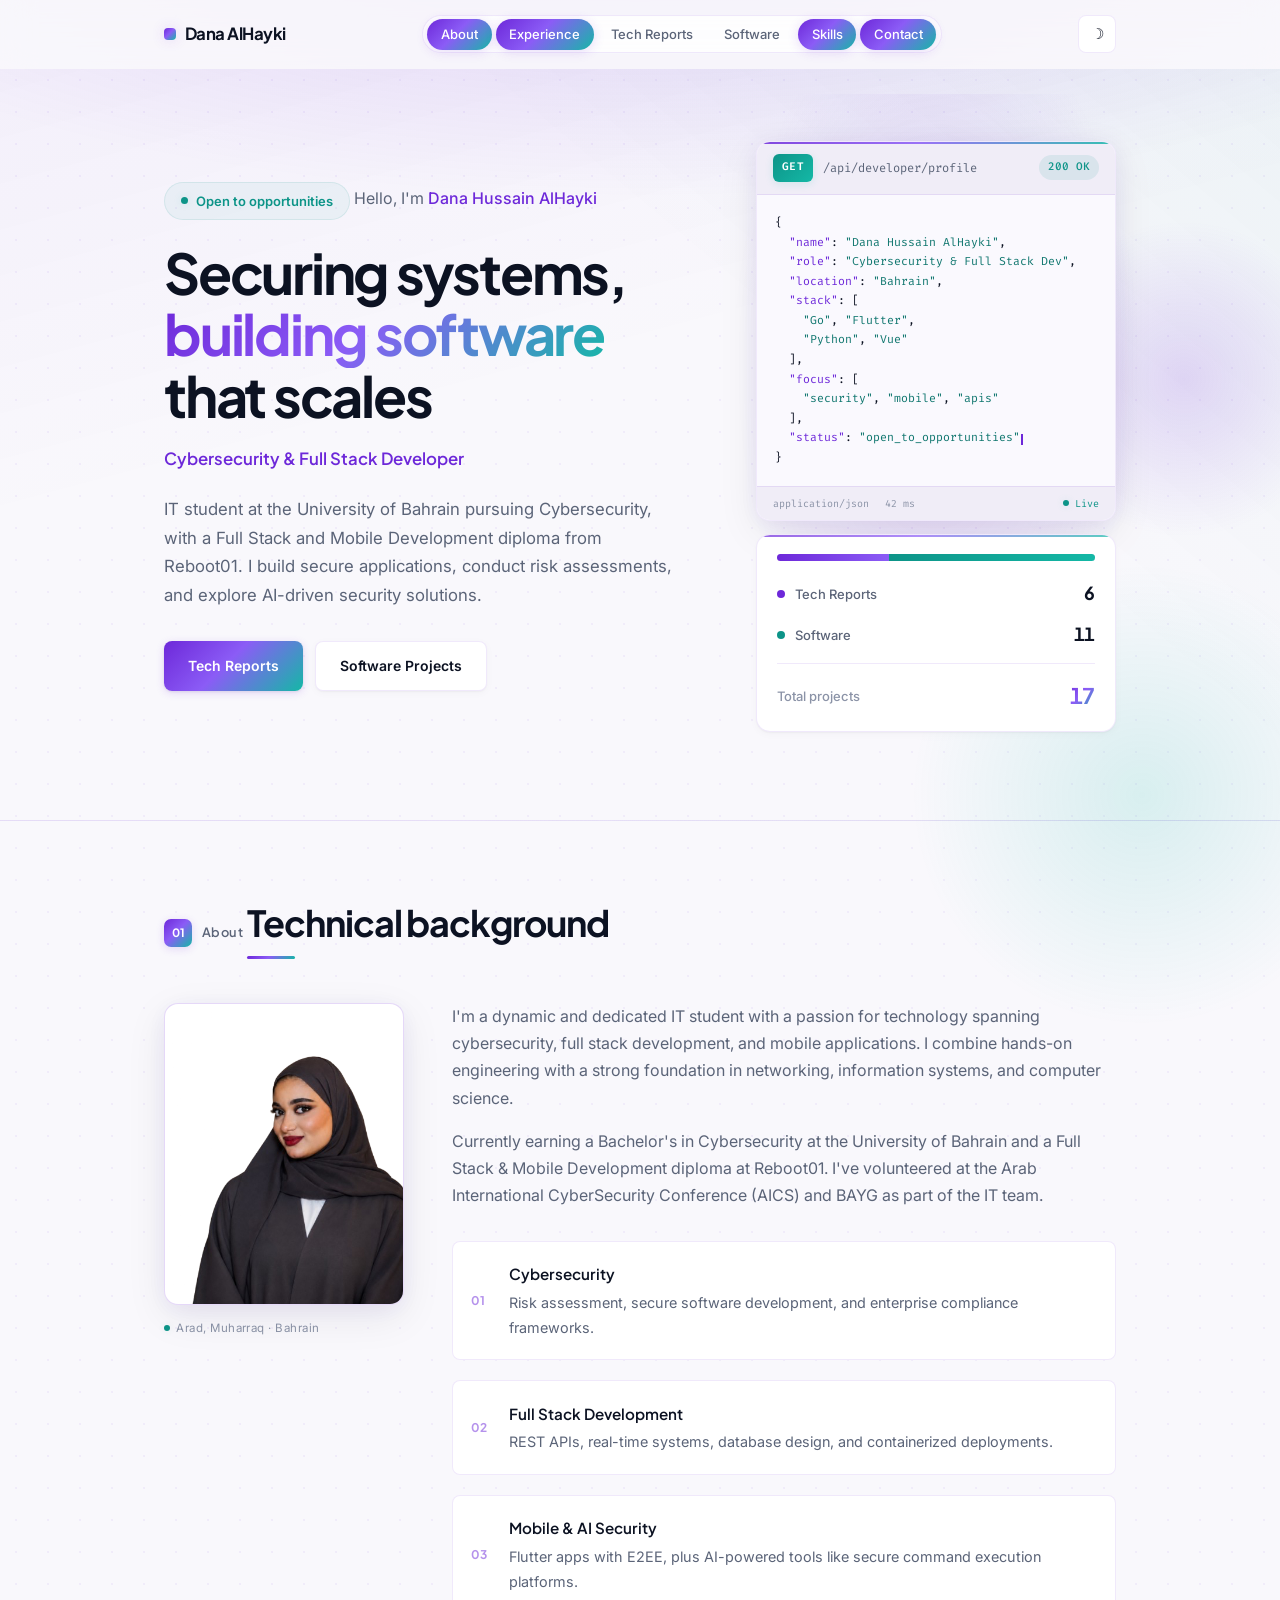
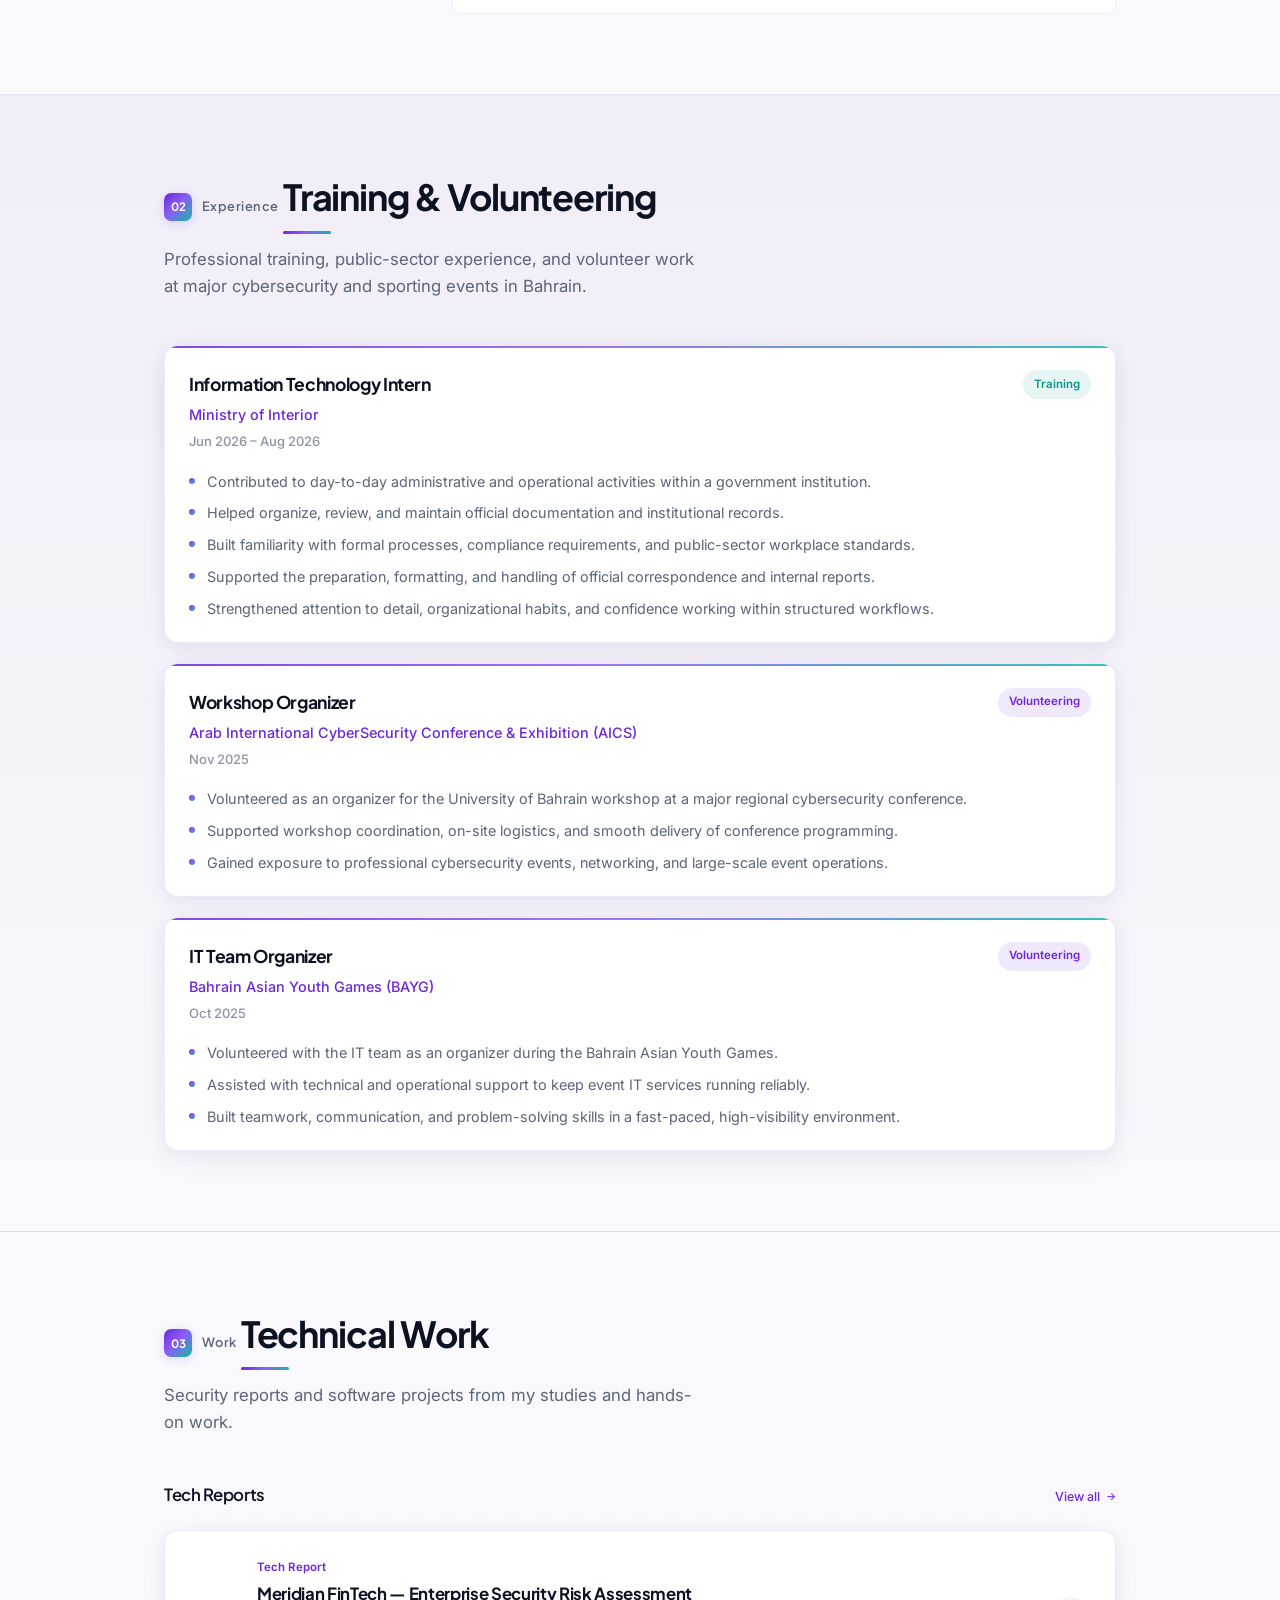
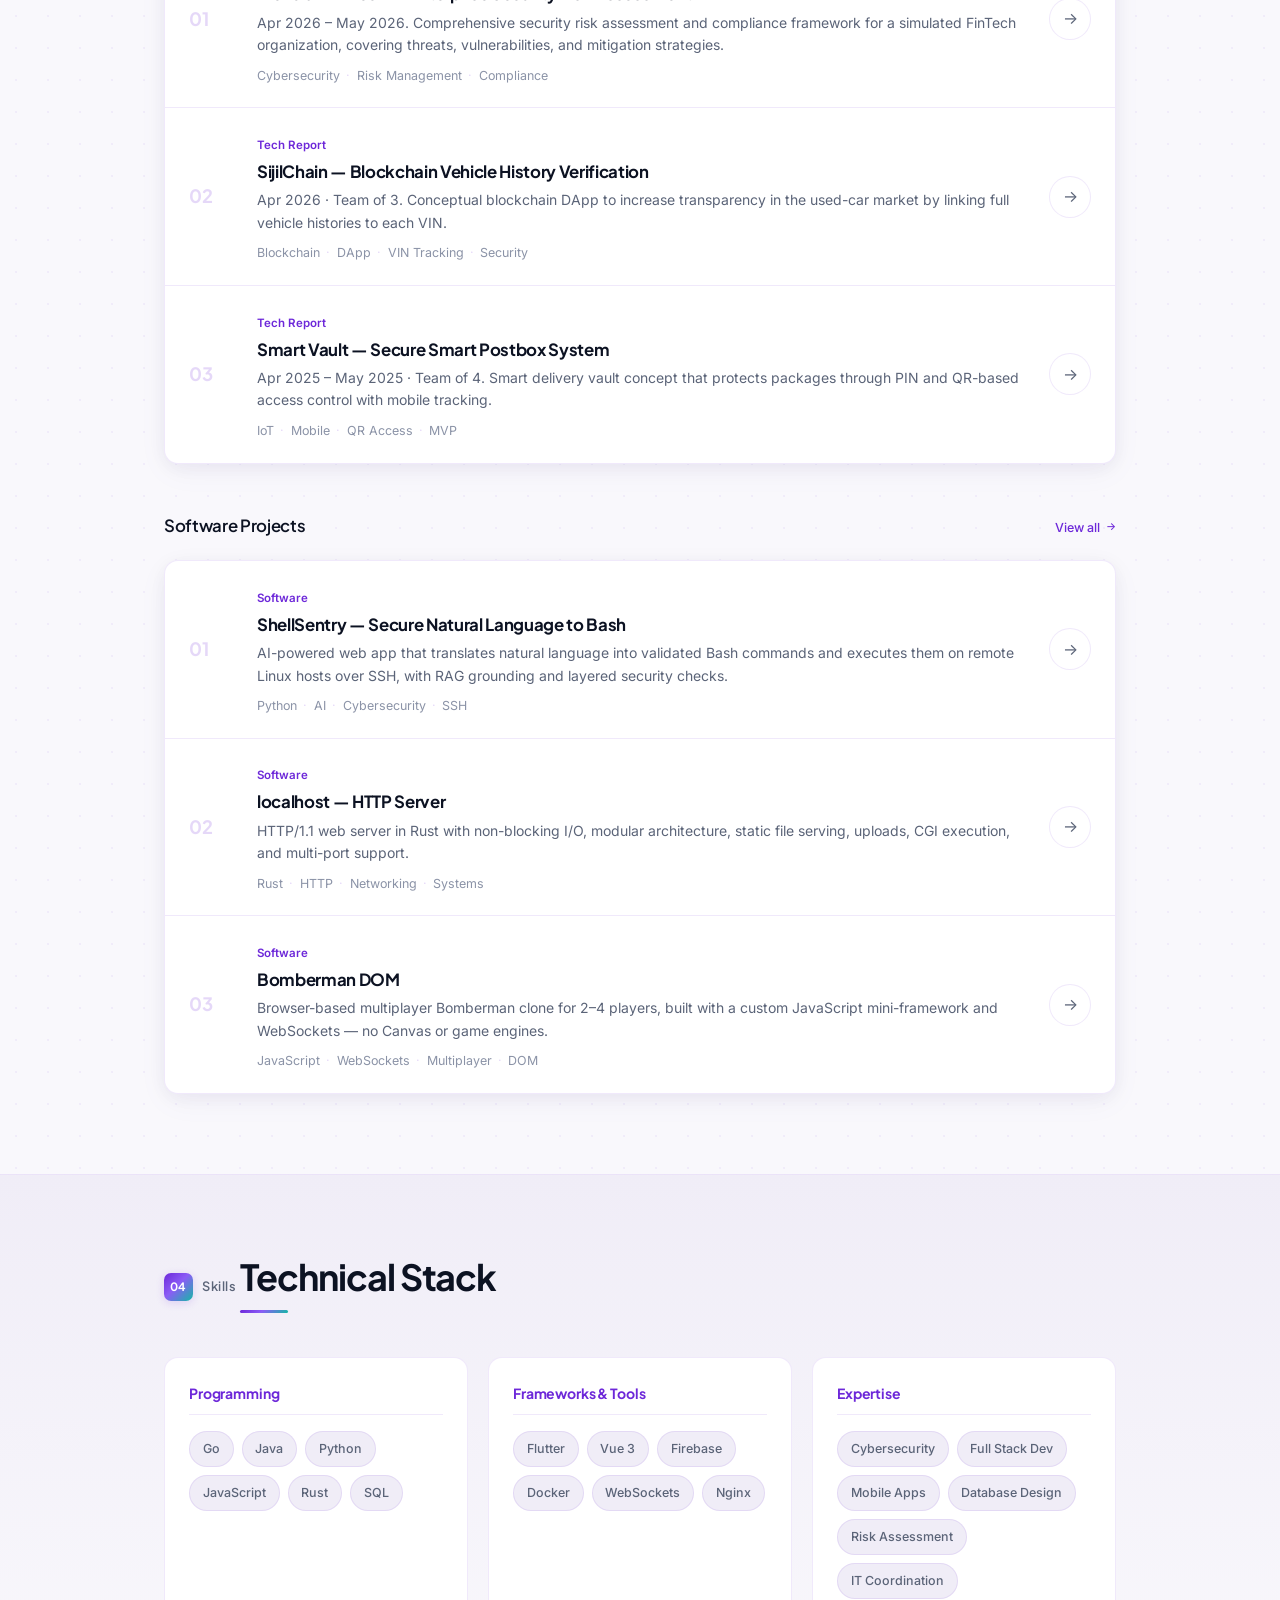
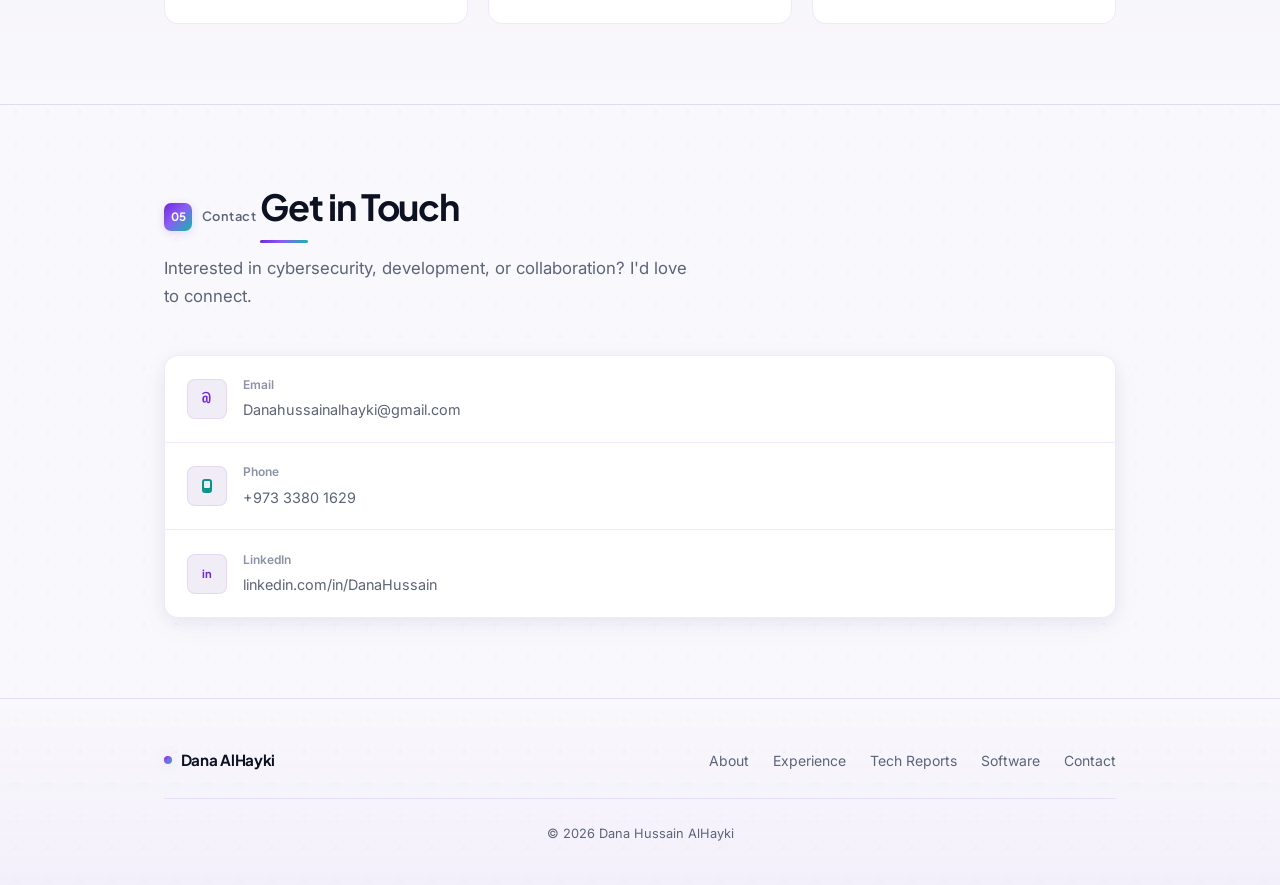
==== commit 00e1146b: "first draft" ====
--- a/index.html
+++ b/index.html
@@ -20,6 +20,7 @@
       <div class="nav-links-wrap">
         <ul class="nav-links">
           <li><a href="index.html#about" data-nav="home">About</a></li>
+          <li><a href="index.html#experience" data-nav="home">Experience</a></li>
           <li><a href="reports.html" data-nav="reports">Tech Reports</a></li>
           <li><a href="coding.html" data-nav="coding">Software</a></li>
           <li><a href="index.html#skills" data-nav="home">Skills</a></li>
@@ -161,10 +162,69 @@
       </div>
     </section>
 
-    <section id="projects" class="section section-alt">
-      <div class="container">
-        <div class="section-header reveal">
-          <p class="section-label"><span class="section-num">02</span> Work</p>
+    <section id="experience" class="section section-alt">
+      <div class="container">
+        <div class="section-header reveal">
+          <p class="section-label"><span class="section-num">02</span> Experience</p>
+          <h2 class="section-title">Training &amp; Volunteering</h2>
+          <p class="section-intro">Professional training, public-sector experience, and volunteer work at major cybersecurity and sporting events in Bahrain.</p>
+        </div>
+        <div class="experience-list">
+          <article class="experience-item reveal">
+            <div class="experience-header">
+              <div>
+                <h3 class="experience-role">Information Technology Intern</h3>
+                <p class="experience-org">Ministry of Interior</p>
+                <p class="experience-date">Jun 2026 – Aug 2026</p>
+              </div>
+              <span class="experience-badge">Training</span>
+            </div>
+            <ul class="experience-points">
+              <li>Contributed to day-to-day administrative and operational activities within a government institution.</li>
+              <li>Helped organize, review, and maintain official documentation and institutional records.</li>
+              <li>Built familiarity with formal processes, compliance requirements, and public-sector workplace standards.</li>
+              <li>Supported the preparation, formatting, and handling of official correspondence and internal reports.</li>
+              <li>Strengthened attention to detail, organizational habits, and confidence working within structured workflows.</li>
+            </ul>
+          </article>
+          <article class="experience-item reveal">
+            <div class="experience-header">
+              <div>
+                <h3 class="experience-role">Workshop Organizer</h3>
+                <p class="experience-org">Arab International CyberSecurity Conference &amp; Exhibition (AICS)</p>
+                <p class="experience-date">Nov 2025</p>
+              </div>
+              <span class="experience-badge experience-badge--volunteer">Volunteering</span>
+            </div>
+            <ul class="experience-points">
+              <li>Volunteered as an organizer for the University of Bahrain workshop at a major regional cybersecurity conference.</li>
+              <li>Supported workshop coordination, on-site logistics, and smooth delivery of conference programming.</li>
+              <li>Gained exposure to professional cybersecurity events, networking, and large-scale event operations.</li>
+            </ul>
+          </article>
+          <article class="experience-item reveal">
+            <div class="experience-header">
+              <div>
+                <h3 class="experience-role">IT Team Organizer</h3>
+                <p class="experience-org">Bahrain Asian Youth Games (BAYG)</p>
+                <p class="experience-date">Oct 2025</p>
+              </div>
+              <span class="experience-badge experience-badge--volunteer">Volunteering</span>
+            </div>
+            <ul class="experience-points">
+              <li>Volunteered with the IT team as an organizer during the Bahrain Asian Youth Games.</li>
+              <li>Assisted with technical and operational support to keep event IT services running reliably.</li>
+              <li>Built teamwork, communication, and problem-solving skills in a fast-paced, high-visibility environment.</li>
+            </ul>
+          </article>
+        </div>
+      </div>
+    </section>
+
+    <section id="projects" class="section">
+      <div class="container">
+        <div class="section-header reveal">
+          <p class="section-label"><span class="section-num">03</span> Work</p>
           <h2 class="section-title">Technical Work</h2>
           <p class="section-intro">Security reports and software projects from my studies and hands-on work.</p>
         </div>
@@ -191,10 +251,10 @@
       </div>
     </section>
 
-    <section id="skills" class="section">
-      <div class="container">
-        <div class="section-header reveal">
-          <p class="section-label"><span class="section-num">03</span> Skills</p>
+    <section id="skills" class="section section-alt">
+      <div class="container">
+        <div class="section-header reveal">
+          <p class="section-label"><span class="section-num">04</span> Skills</p>
           <h2 class="section-title">Technical Stack</h2>
         </div>
         <div class="skills-grid">
@@ -235,10 +295,10 @@
       </div>
     </section>
 
-    <section id="contact" class="section section-alt">
-      <div class="container">
-        <div class="section-header reveal">
-          <p class="section-label"><span class="section-num">04</span> Contact</p>
+    <section id="contact" class="section">
+      <div class="container">
+        <div class="section-header reveal">
+          <p class="section-label"><span class="section-num">05</span> Contact</p>
           <h2 class="section-title">Get in Touch</h2>
           <p class="section-intro">Interested in cybersecurity, development, or collaboration? I'd love to connect.</p>
         </div>
@@ -278,6 +338,7 @@
         <span class="footer-brand"><span class="logo-mark" aria-hidden="true"></span> Dana AlHayki</span>
         <ul class="footer-links">
           <li><a href="index.html#about">About</a></li>
+          <li><a href="index.html#experience">Experience</a></li>
           <li><a href="reports.html">Tech Reports</a></li>
           <li><a href="coding.html">Software</a></li>
           <li><a href="index.html#contact">Contact</a></li>
--- a/style.css
+++ b/style.css
@@ -1078,6 +1078,112 @@
   color: var(--text-muted);
 }
 
+/* ---- Experience ---- */
+.experience-list {
+  display: flex;
+  flex-direction: column;
+  gap: 1.25rem;
+}
+
+.experience-item {
+  padding: 1.5rem 1.5rem 1.35rem;
+  background: var(--surface);
+  border: 1px solid var(--border);
+  border-radius: var(--radius);
+  box-shadow: var(--shadow-md);
+  position: relative;
+  overflow: hidden;
+  transition: border-color 0.25s var(--ease), box-shadow 0.25s var(--ease);
+}
+
+.experience-item::before {
+  content: "";
+  position: absolute;
+  top: 0;
+  left: 0;
+  right: 0;
+  height: 2px;
+  background: var(--gradient-brand);
+  opacity: 0.85;
+}
+
+.experience-item:hover {
+  border-color: var(--border-strong);
+  box-shadow: var(--shadow-lg);
+}
+
+.experience-header {
+  display: flex;
+  align-items: flex-start;
+  justify-content: space-between;
+  gap: 1rem;
+  margin-bottom: 1.1rem;
+  flex-wrap: wrap;
+}
+
+.experience-role {
+  font-family: var(--font-display);
+  font-size: 1.1rem;
+  font-weight: 700;
+  letter-spacing: -0.02em;
+  margin-bottom: 0.2rem;
+}
+
+.experience-org {
+  font-size: 0.9rem;
+  font-weight: 500;
+  color: var(--accent);
+  margin-bottom: 0.15rem;
+}
+
+.experience-date {
+  font-size: 0.8125rem;
+  font-weight: 500;
+  color: var(--text-faint);
+}
+
+.experience-badge {
+  font-family: var(--font-sans);
+  font-size: 0.72rem;
+  font-weight: 600;
+  color: var(--accent-secondary);
+  background: var(--accent-secondary-soft);
+  padding: 0.3rem 0.7rem;
+  border-radius: 999px;
+  flex-shrink: 0;
+}
+
+.experience-badge--volunteer {
+  color: var(--accent);
+  background: var(--accent-soft);
+}
+
+.experience-points {
+  list-style: none;
+  display: flex;
+  flex-direction: column;
+  gap: 0.55rem;
+}
+
+.experience-points li {
+  position: relative;
+  padding-left: 1.15rem;
+  font-size: 0.9rem;
+  color: var(--text-muted);
+  line-height: 1.6;
+}
+
+.experience-points li::before {
+  content: "";
+  position: absolute;
+  left: 0;
+  top: 0.55em;
+  width: 6px;
+  height: 6px;
+  border-radius: 50%;
+  background: var(--gradient-brand);
+}
+
 /* ---- Projects ---- */
 .category-header {
   display: flex;
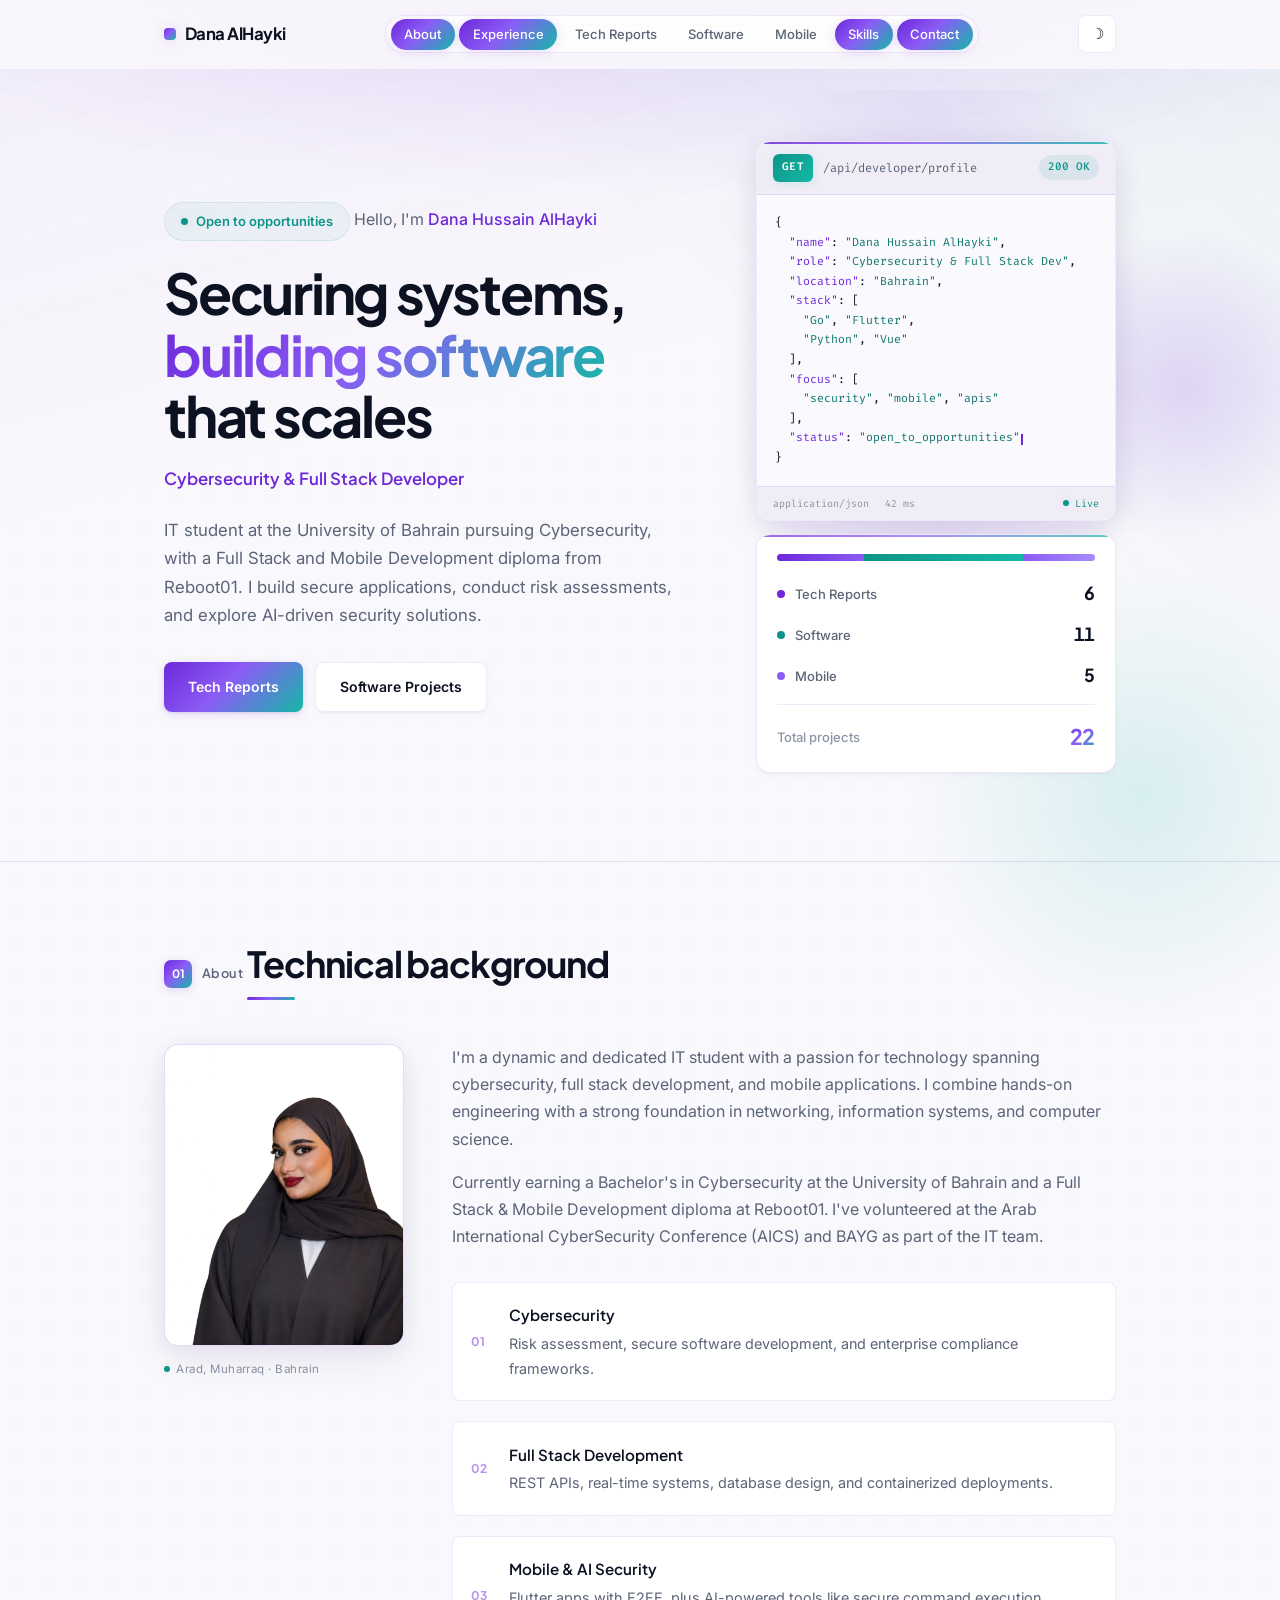
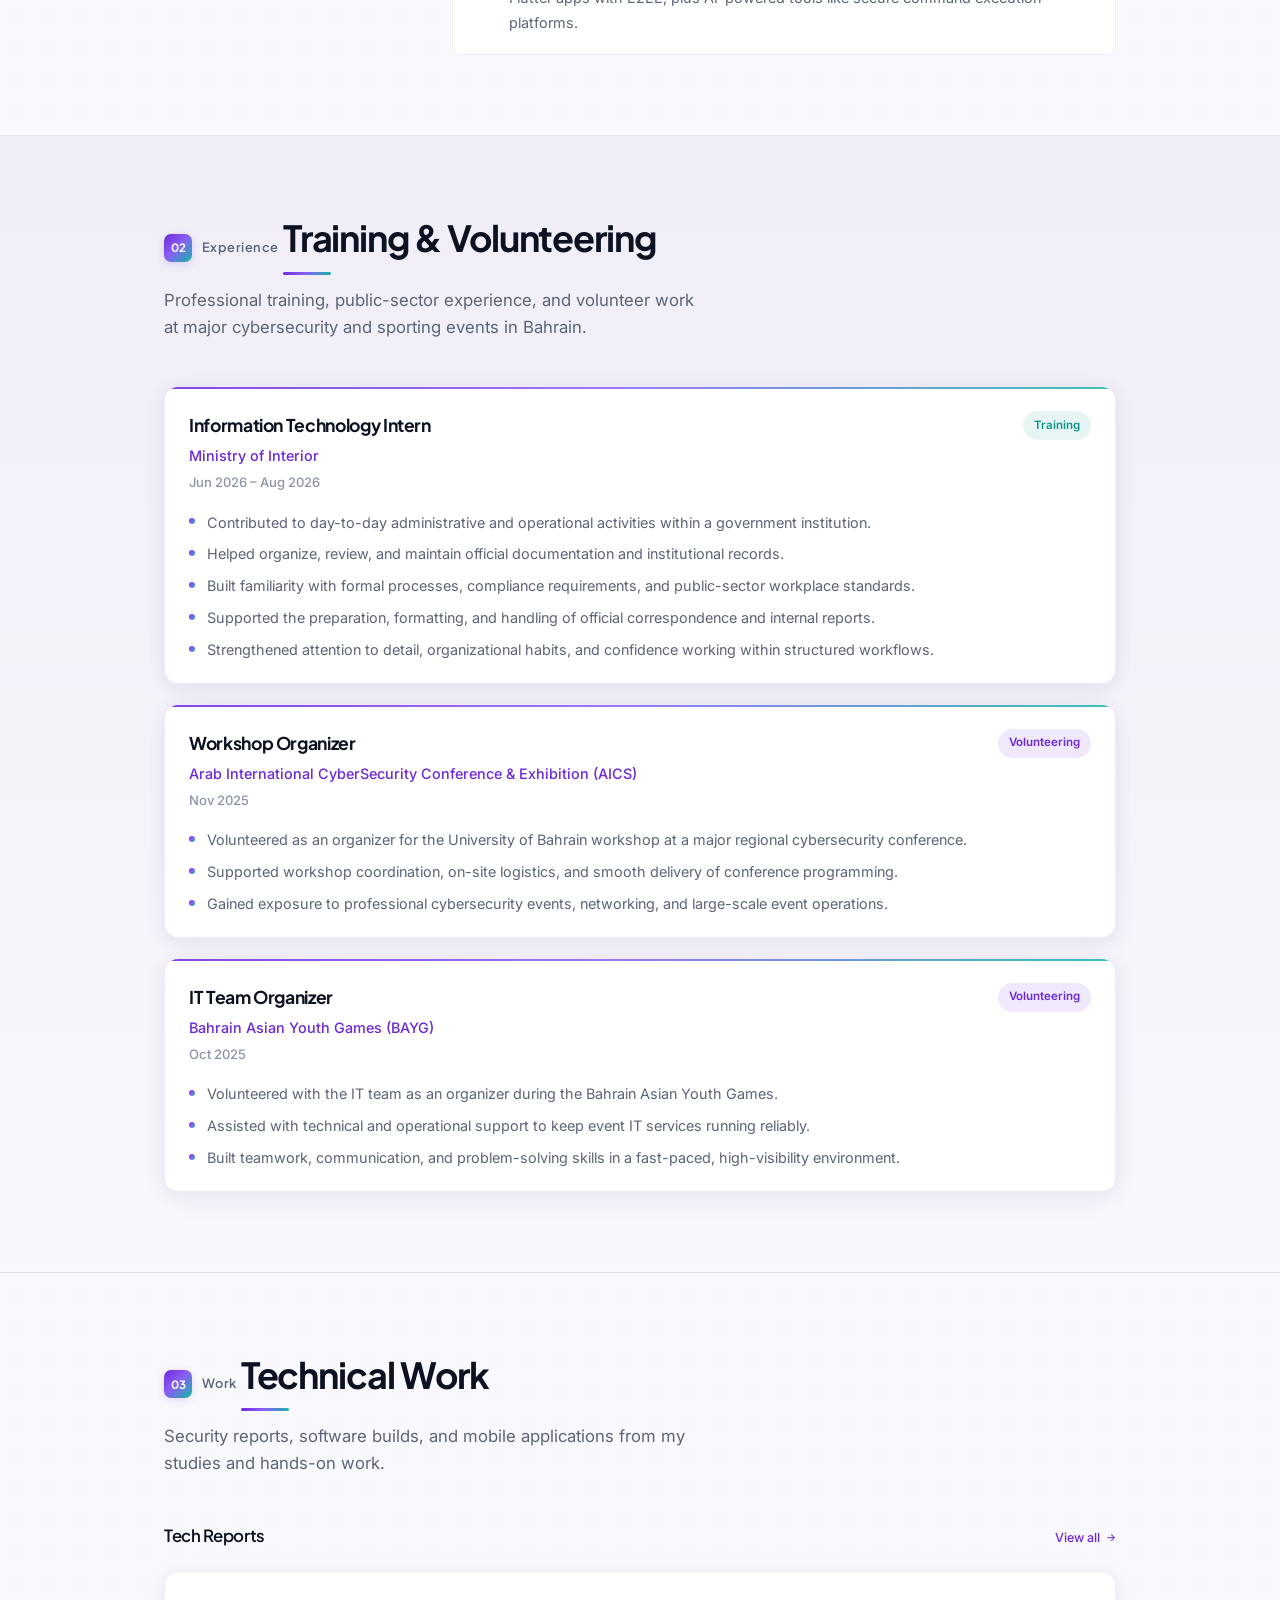
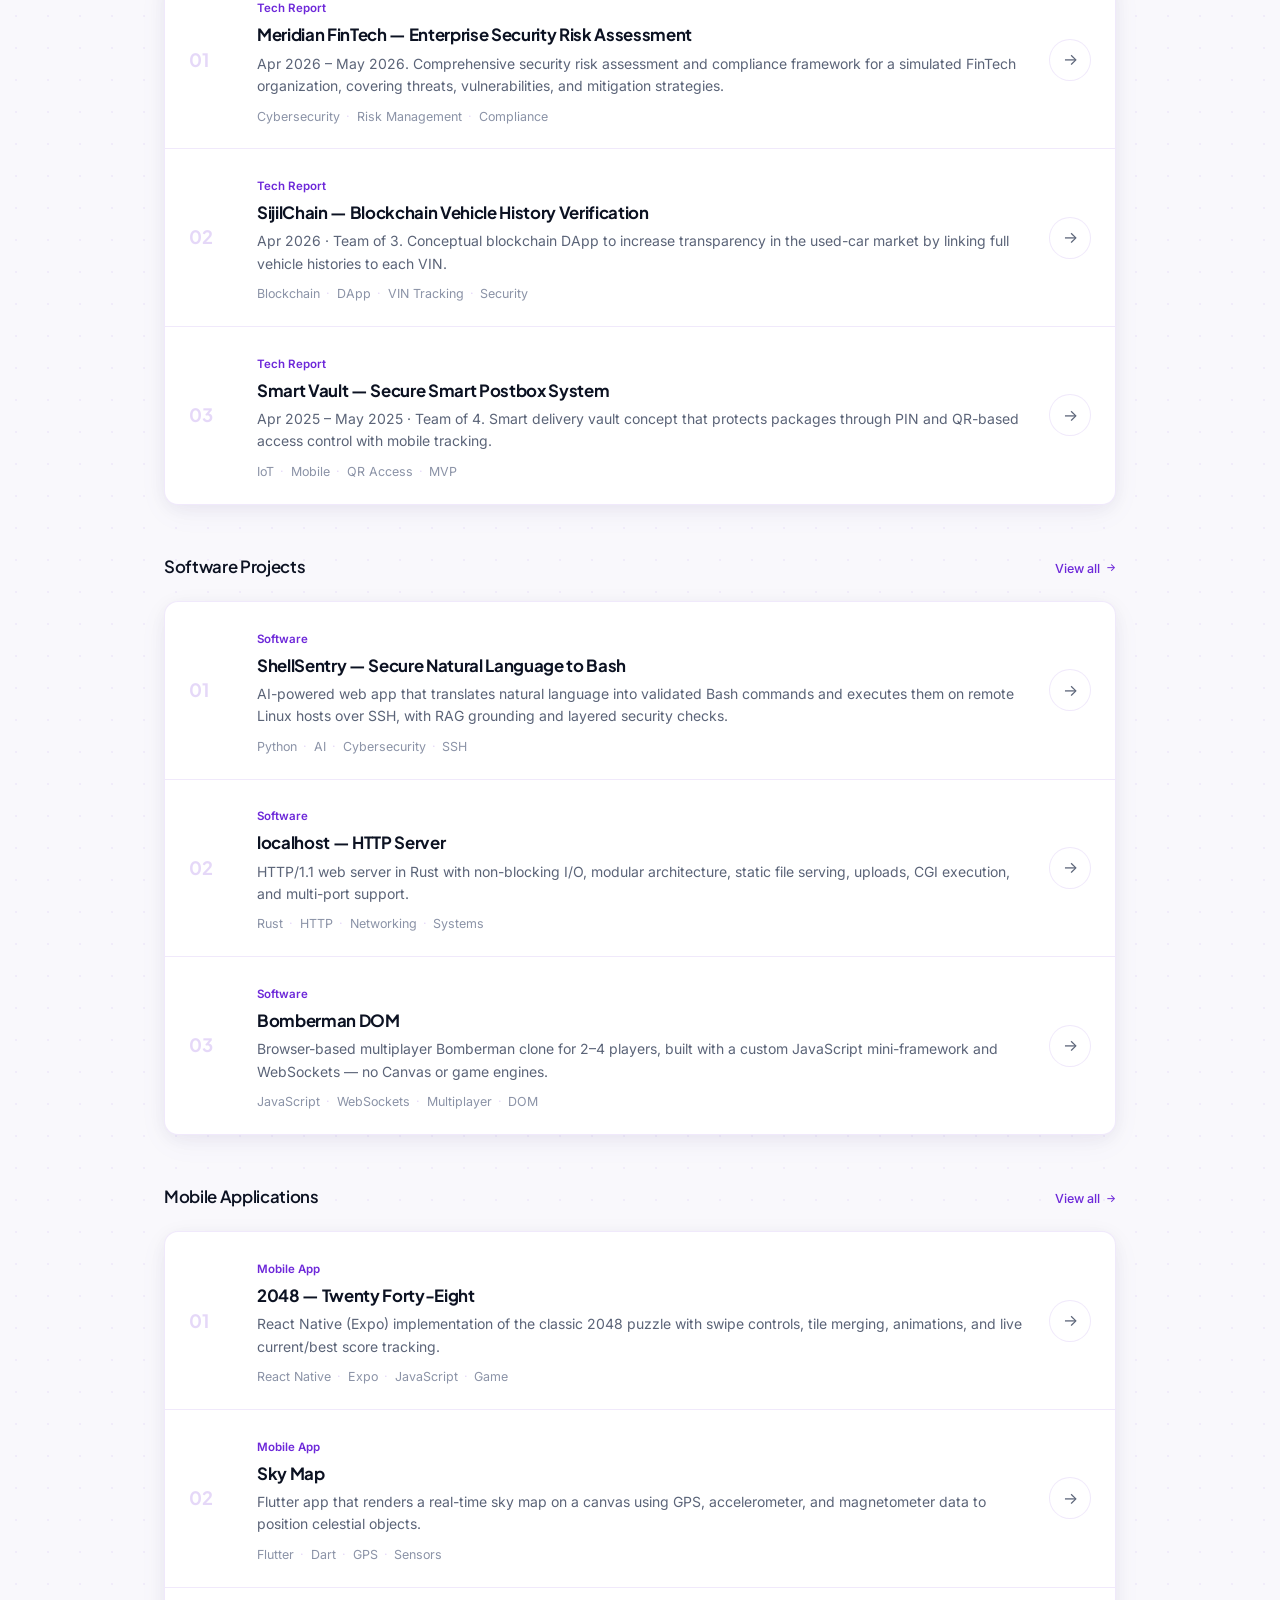
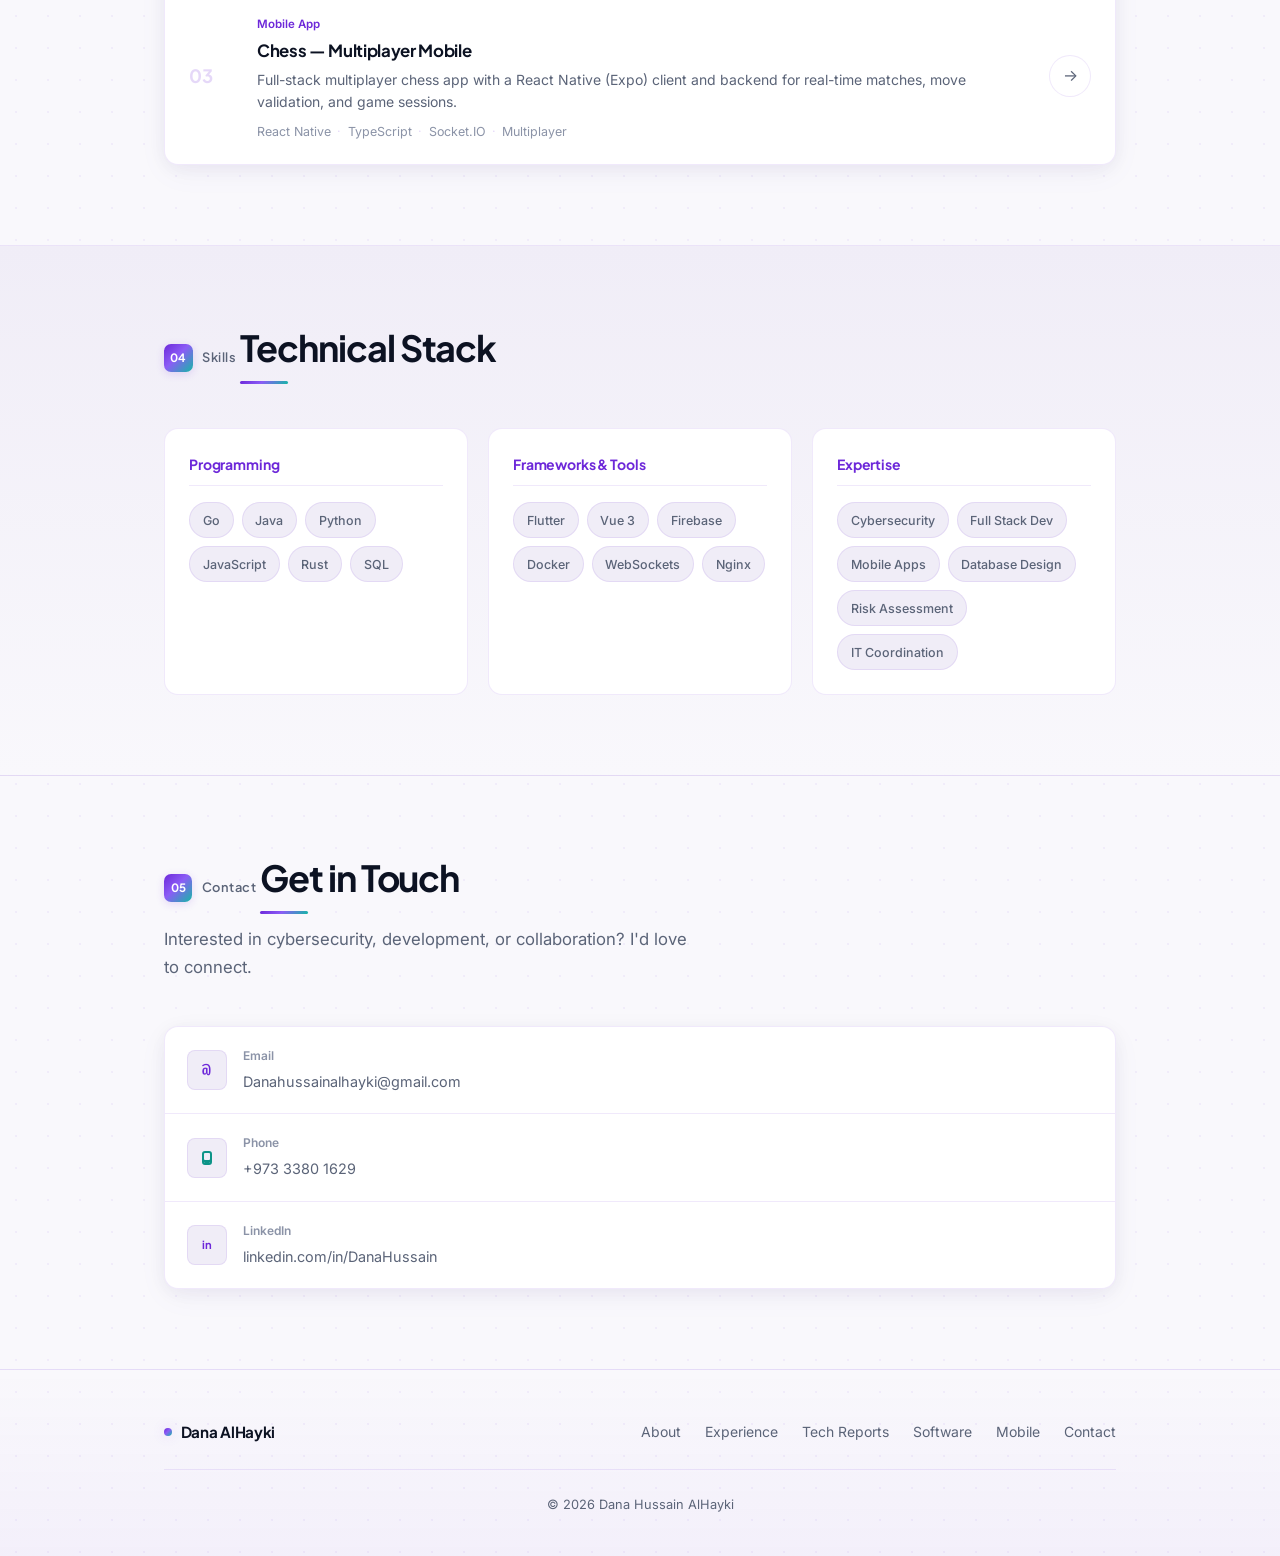
==== commit 60eede5a: "mobile" ====
--- a/index.html
+++ b/index.html
@@ -23,6 +23,7 @@
           <li><a href="index.html#experience" data-nav="home">Experience</a></li>
           <li><a href="reports.html" data-nav="reports">Tech Reports</a></li>
           <li><a href="coding.html" data-nav="coding">Software</a></li>
+          <li><a href="mobile.html" data-nav="mobile">Mobile</a></li>
           <li><a href="index.html#skills" data-nav="home">Skills</a></li>
           <li><a href="index.html#contact" data-nav="home">Contact</a></li>
         </ul>
@@ -93,6 +94,7 @@
               <div class="hero-stats-bar" id="hero-stats-bar" role="img" aria-label="Project breakdown">
                 <span class="hero-stats-seg hero-stats-seg--reports"></span>
                 <span class="hero-stats-seg hero-stats-seg--coding"></span>
+                <span class="hero-stats-seg hero-stats-seg--mobile"></span>
               </div>
               <ul class="hero-stats-list">
                 <li class="hero-stats-item">
@@ -104,6 +106,11 @@
                   <span class="hero-stats-dot hero-stats-dot--coding" aria-hidden="true"></span>
                   <span class="hero-stats-name">Software</span>
                   <strong id="stat-coding" class="hero-stats-count">—</strong>
+                </li>
+                <li class="hero-stats-item">
+                  <span class="hero-stats-dot hero-stats-dot--mobile" aria-hidden="true"></span>
+                  <span class="hero-stats-name">Mobile</span>
+                  <strong id="stat-mobile" class="hero-stats-count">—</strong>
                 </li>
               </ul>
               <div class="hero-stats-total">
@@ -226,7 +233,7 @@
         <div class="section-header reveal">
           <p class="section-label"><span class="section-num">03</span> Work</p>
           <h2 class="section-title">Technical Work</h2>
-          <p class="section-intro">Security reports and software projects from my studies and hands-on work.</p>
+          <p class="section-intro">Security reports, software builds, and mobile applications from my studies and hands-on work.</p>
         </div>
 
         <div class="project-category reveal">
@@ -245,6 +252,16 @@
             <a href="coding.html" class="view-all-link">View all <span class="link-arrow" aria-hidden="true">→</span></a>
           </div>
           <div id="coding-projects" class="projects-grid" aria-live="polite">
+            <p class="loading">Loading projects…</p>
+          </div>
+        </div>
+
+        <div class="project-category reveal">
+          <div class="category-header">
+            <h3 class="category-title">Mobile Applications</h3>
+            <a href="mobile.html" class="view-all-link">View all <span class="link-arrow" aria-hidden="true">→</span></a>
+          </div>
+          <div id="mobile-projects" class="projects-grid" aria-live="polite">
             <p class="loading">Loading projects…</p>
           </div>
         </div>
@@ -341,6 +358,7 @@
           <li><a href="index.html#experience">Experience</a></li>
           <li><a href="reports.html">Tech Reports</a></li>
           <li><a href="coding.html">Software</a></li>
+          <li><a href="mobile.html">Mobile</a></li>
           <li><a href="index.html#contact">Contact</a></li>
         </ul>
       </div>
--- a/style.css
+++ b/style.css
@@ -563,7 +563,8 @@
   background: var(--bg-soft);
   margin-bottom: 1.1rem;
   --reports-pct: 25%;
-  --coding-pct: 75%;
+  --coding-pct: 50%;
+  --mobile-pct: 25%;
   box-shadow: inset 0 1px 2px rgba(12, 18, 34, 0.06);
 }
 
@@ -580,6 +581,11 @@
 .hero-stats-seg--coding {
   flex: 0 0 var(--coding-pct);
   background: linear-gradient(90deg, var(--accent-secondary), var(--accent-secondary-bright));
+}
+
+.hero-stats-seg--mobile {
+  flex: 0 0 var(--mobile-pct);
+  background: linear-gradient(90deg, var(--accent-bright), #a78bfa);
 }
 
 .hero-stats-list {
@@ -606,6 +612,7 @@
 
 .hero-stats-dot--reports { background: var(--accent); }
 .hero-stats-dot--coding { background: var(--accent-secondary); }
+.hero-stats-dot--mobile { background: var(--accent-bright); }
 
 .hero-stats-name {
   font-size: 0.8125rem;
@@ -1494,6 +1501,54 @@
   color: var(--text-muted);
   font-size: 1.05rem;
   margin-bottom: 1.25rem;
+}
+
+.project-demo {
+  margin-bottom: 1.5rem;
+}
+
+.project-demo-title {
+  font-family: var(--font-display);
+  font-size: 0.875rem;
+  font-weight: 700;
+  letter-spacing: -0.01em;
+  margin-bottom: 0.75rem;
+  color: var(--text);
+}
+
+.project-demo-frame {
+  position: relative;
+  width: 100%;
+  aspect-ratio: 9 / 16;
+  max-height: 520px;
+  margin: 0 auto;
+  border-radius: var(--radius);
+  overflow: hidden;
+  border: 1px solid var(--border);
+  background: var(--bg-soft);
+  box-shadow: var(--shadow-md);
+}
+
+.project-demo-frame iframe {
+  position: absolute;
+  inset: 0;
+  width: 100%;
+  height: 100%;
+  border: 0;
+}
+
+.project-demo-link {
+  display: inline-flex;
+  align-items: center;
+  gap: 0.35rem;
+  margin-top: 0.75rem;
+  font-size: 0.8125rem;
+  font-weight: 500;
+  color: var(--text-muted);
+}
+
+.project-demo-link:hover {
+  color: var(--accent);
 }
 
 .project-detail-content {
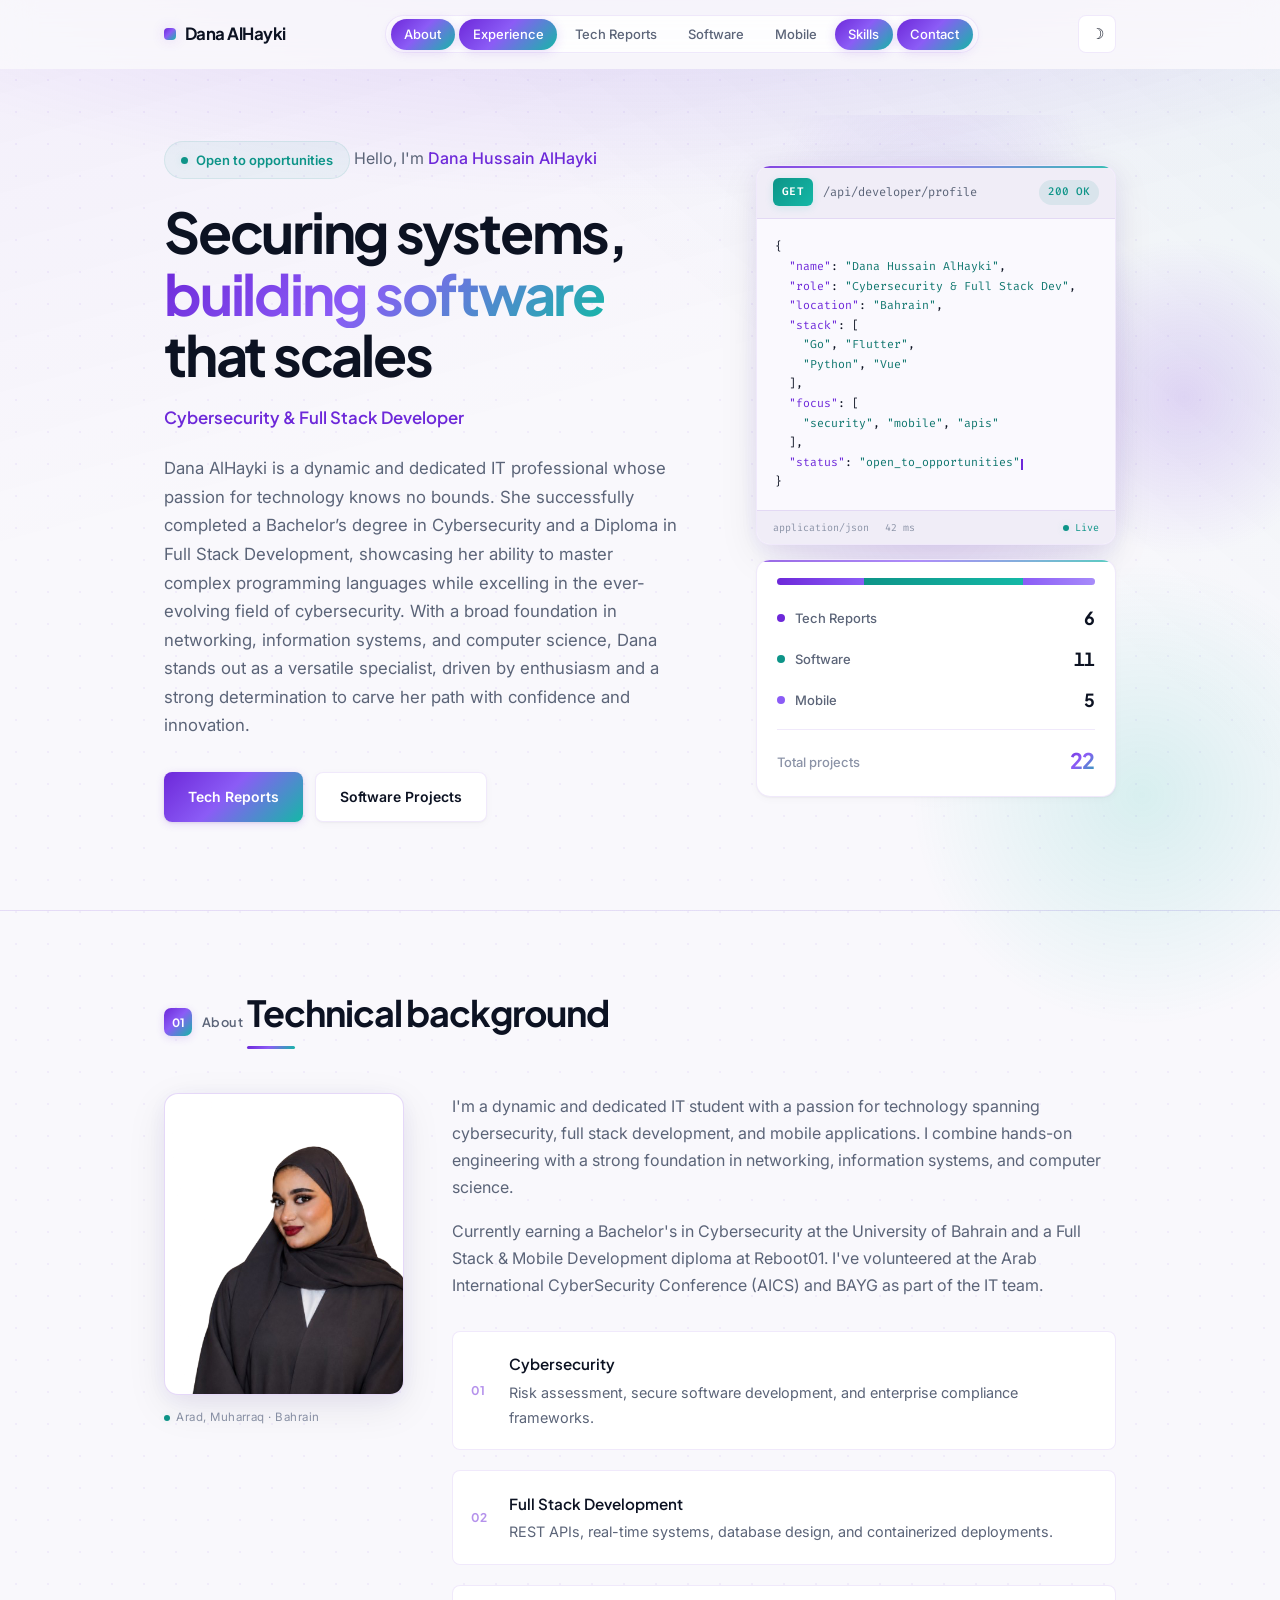
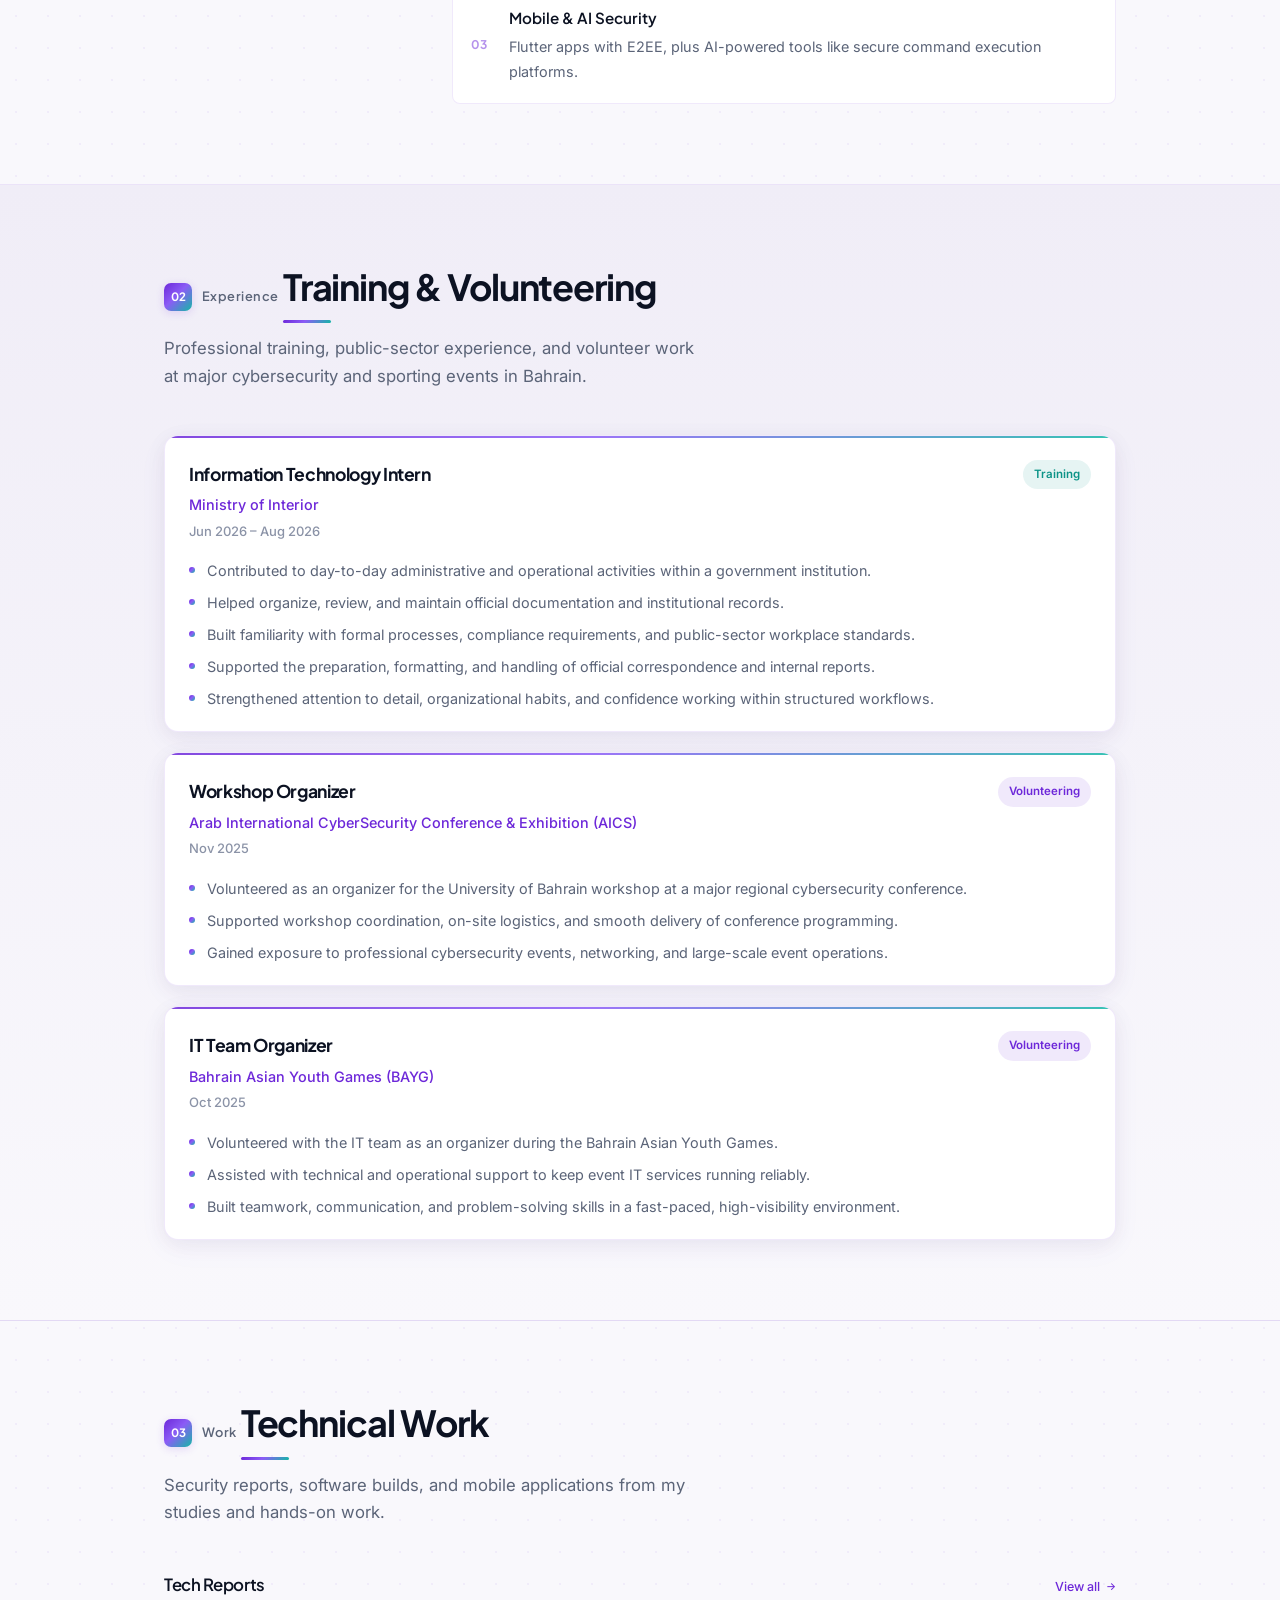
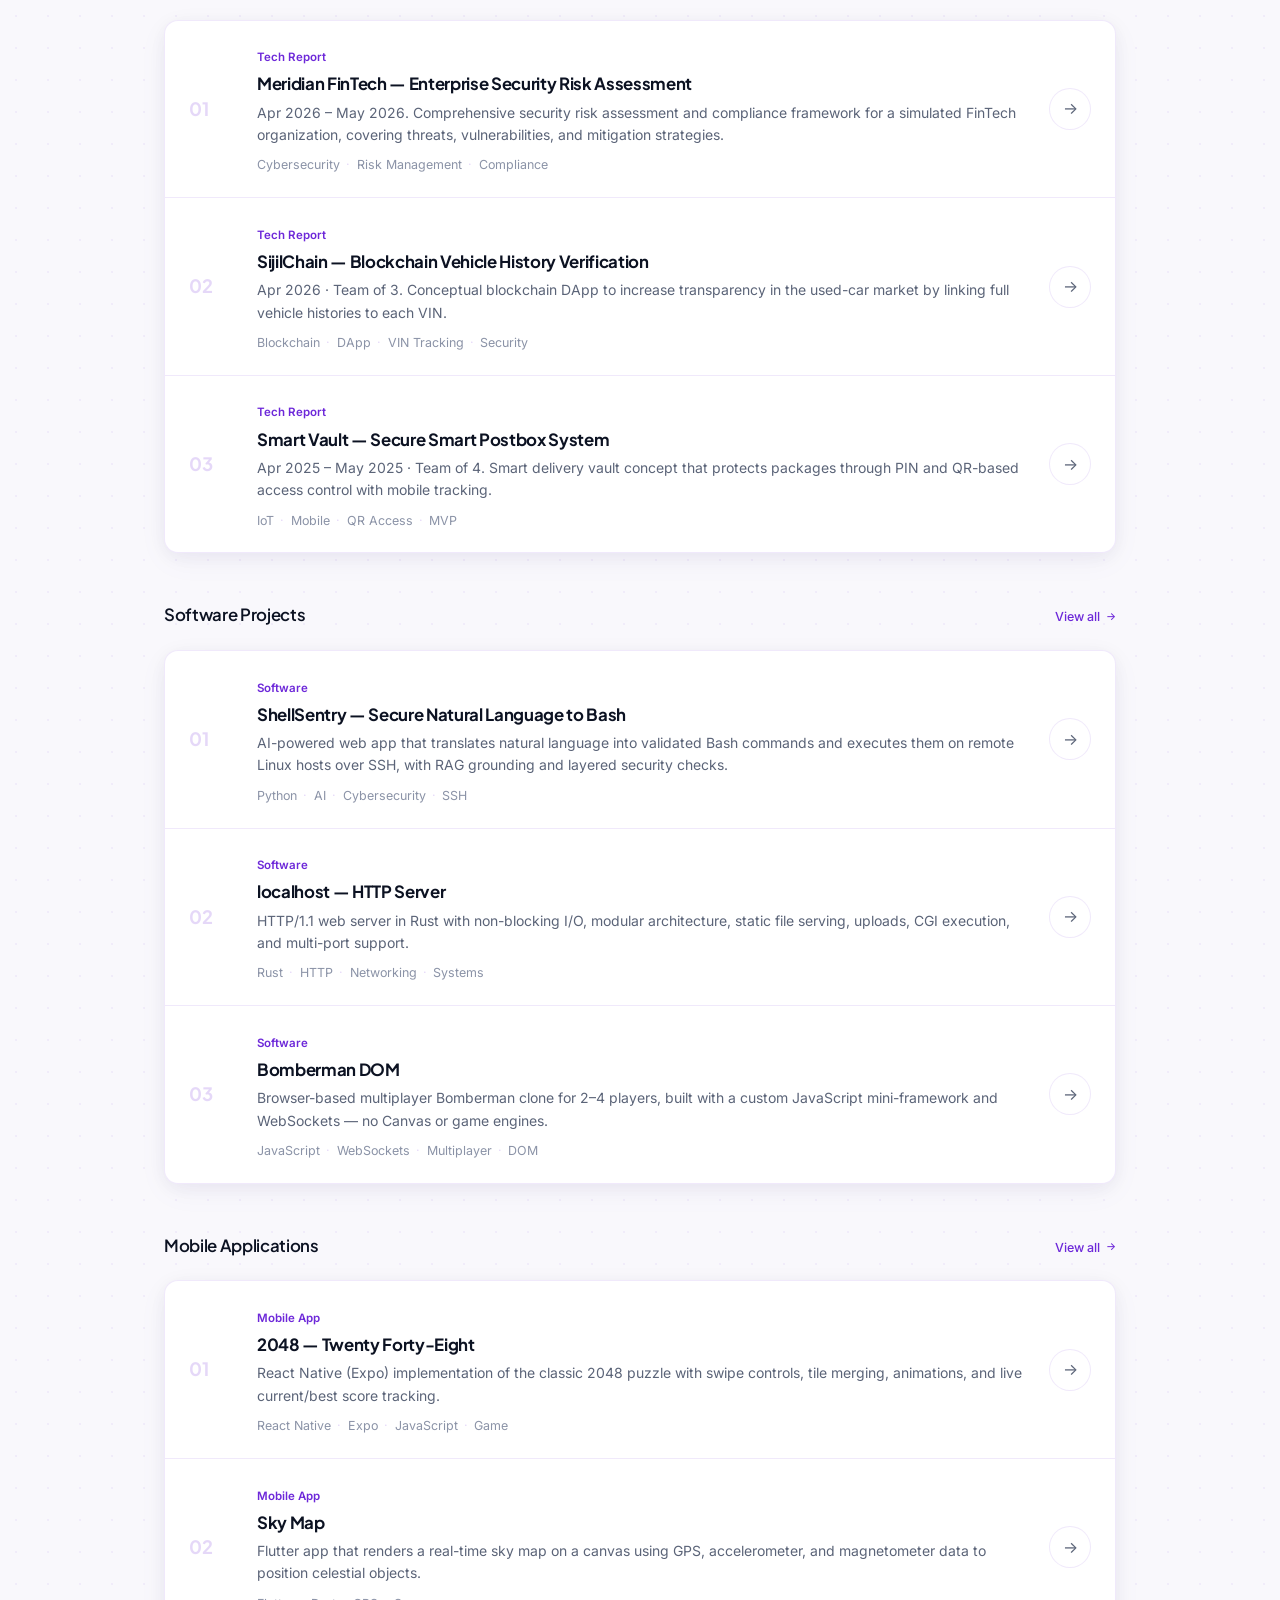
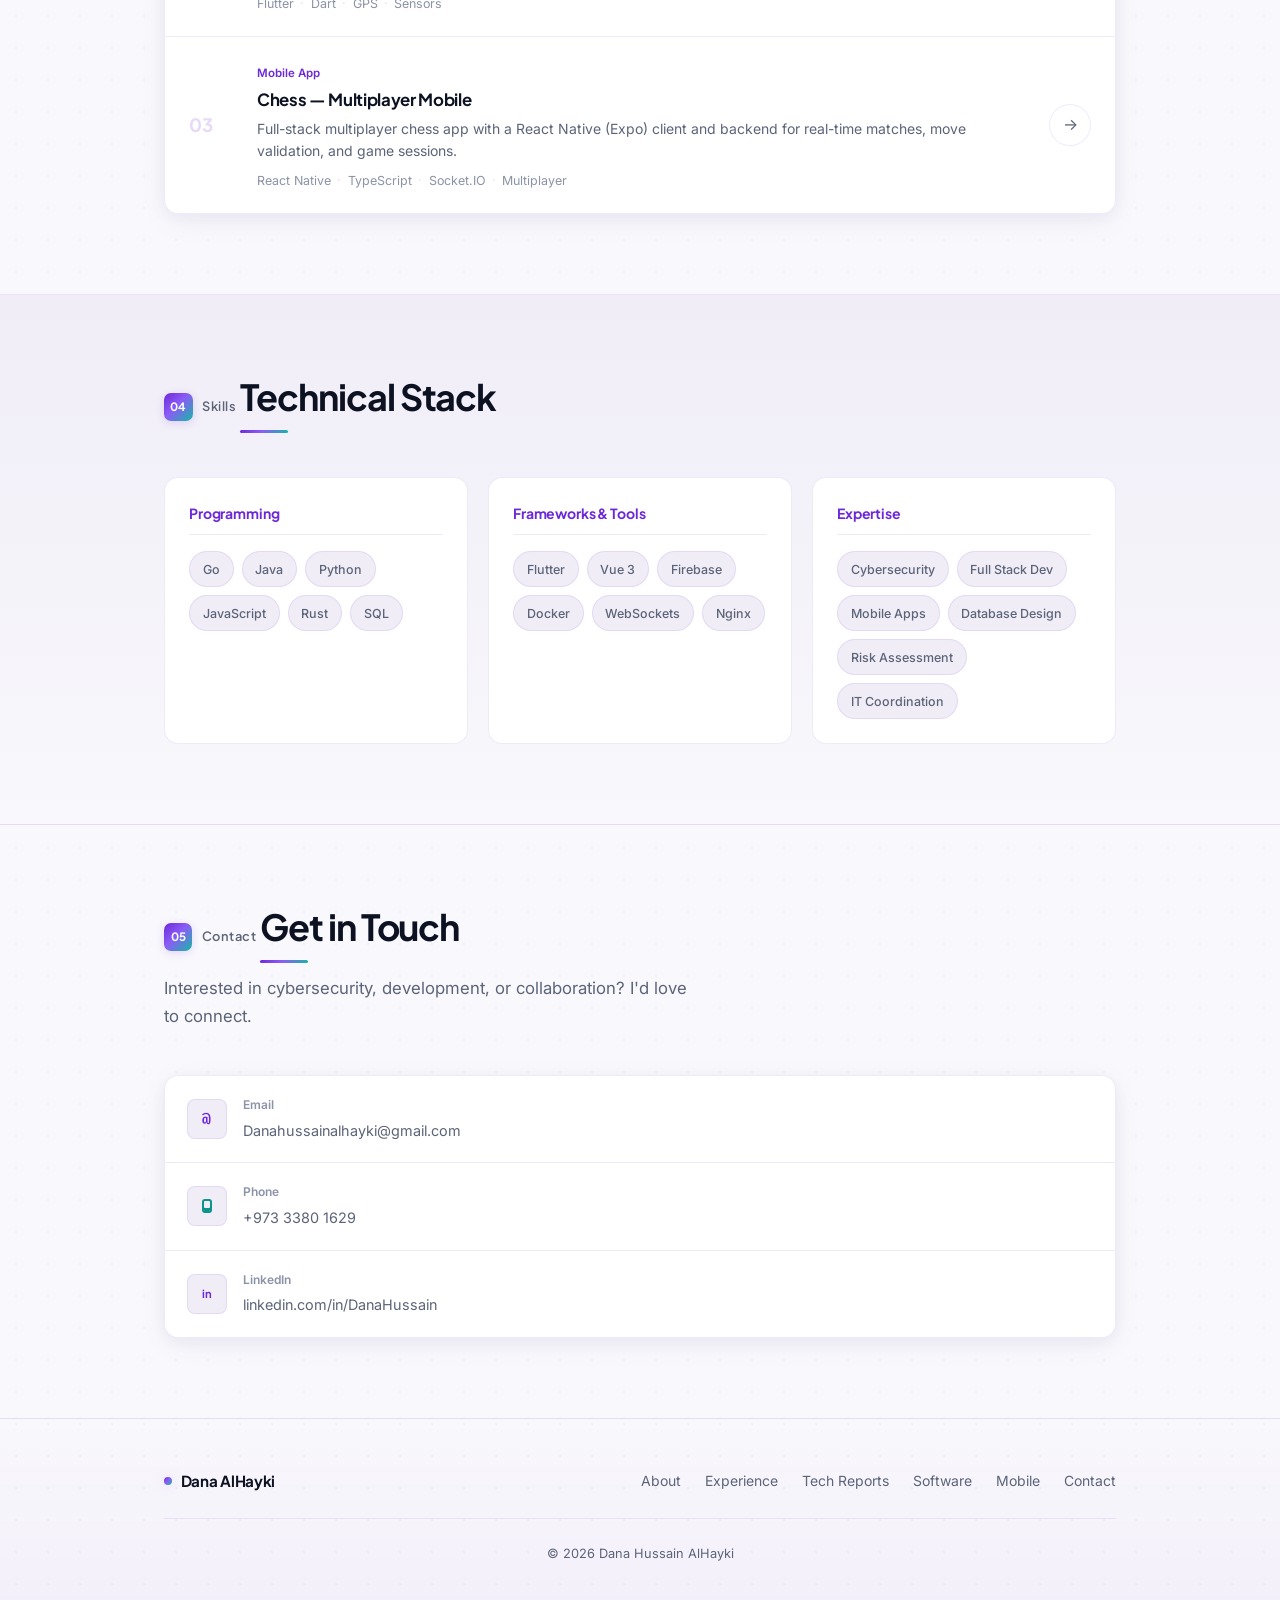
==== commit 9a937e50: "Revise hero description for clarity and detail Updated the hero description to provide a more detail" ====
--- a/index.html
+++ b/index.html
@@ -53,9 +53,11 @@
             <h1 class="hero-title">Securing systems, <span class="text-gradient">building software</span> that scales</h1>
             <p class="hero-subtitle">Cybersecurity &amp; Full Stack Developer</p>
             <p class="hero-description">
-              IT student at the University of Bahrain pursuing Cybersecurity, with a Full Stack
-              and Mobile Development diploma from Reboot01. I build secure applications, conduct
-              risk assessments, and explore AI-driven security solutions.
+               Dana AlHayki is a dynamic and dedicated IT professional whose passion for technology knows no bounds.
+              She successfully completed a Bachelor’s degree in Cybersecurity and a Diploma in Full Stack Development, 
+              showcasing her ability to master complex programming languages while excelling in the ever-evolving field of cybersecurity.
+              With a broad foundation in networking, information systems, and computer science, Dana stands out as a versatile specialist, 
+              driven by enthusiasm and a strong determination to carve her path with confidence and innovation.
             </p>
             <div class="hero-actions">
               <a href="reports.html" class="btn btn-primary">Tech Reports</a>
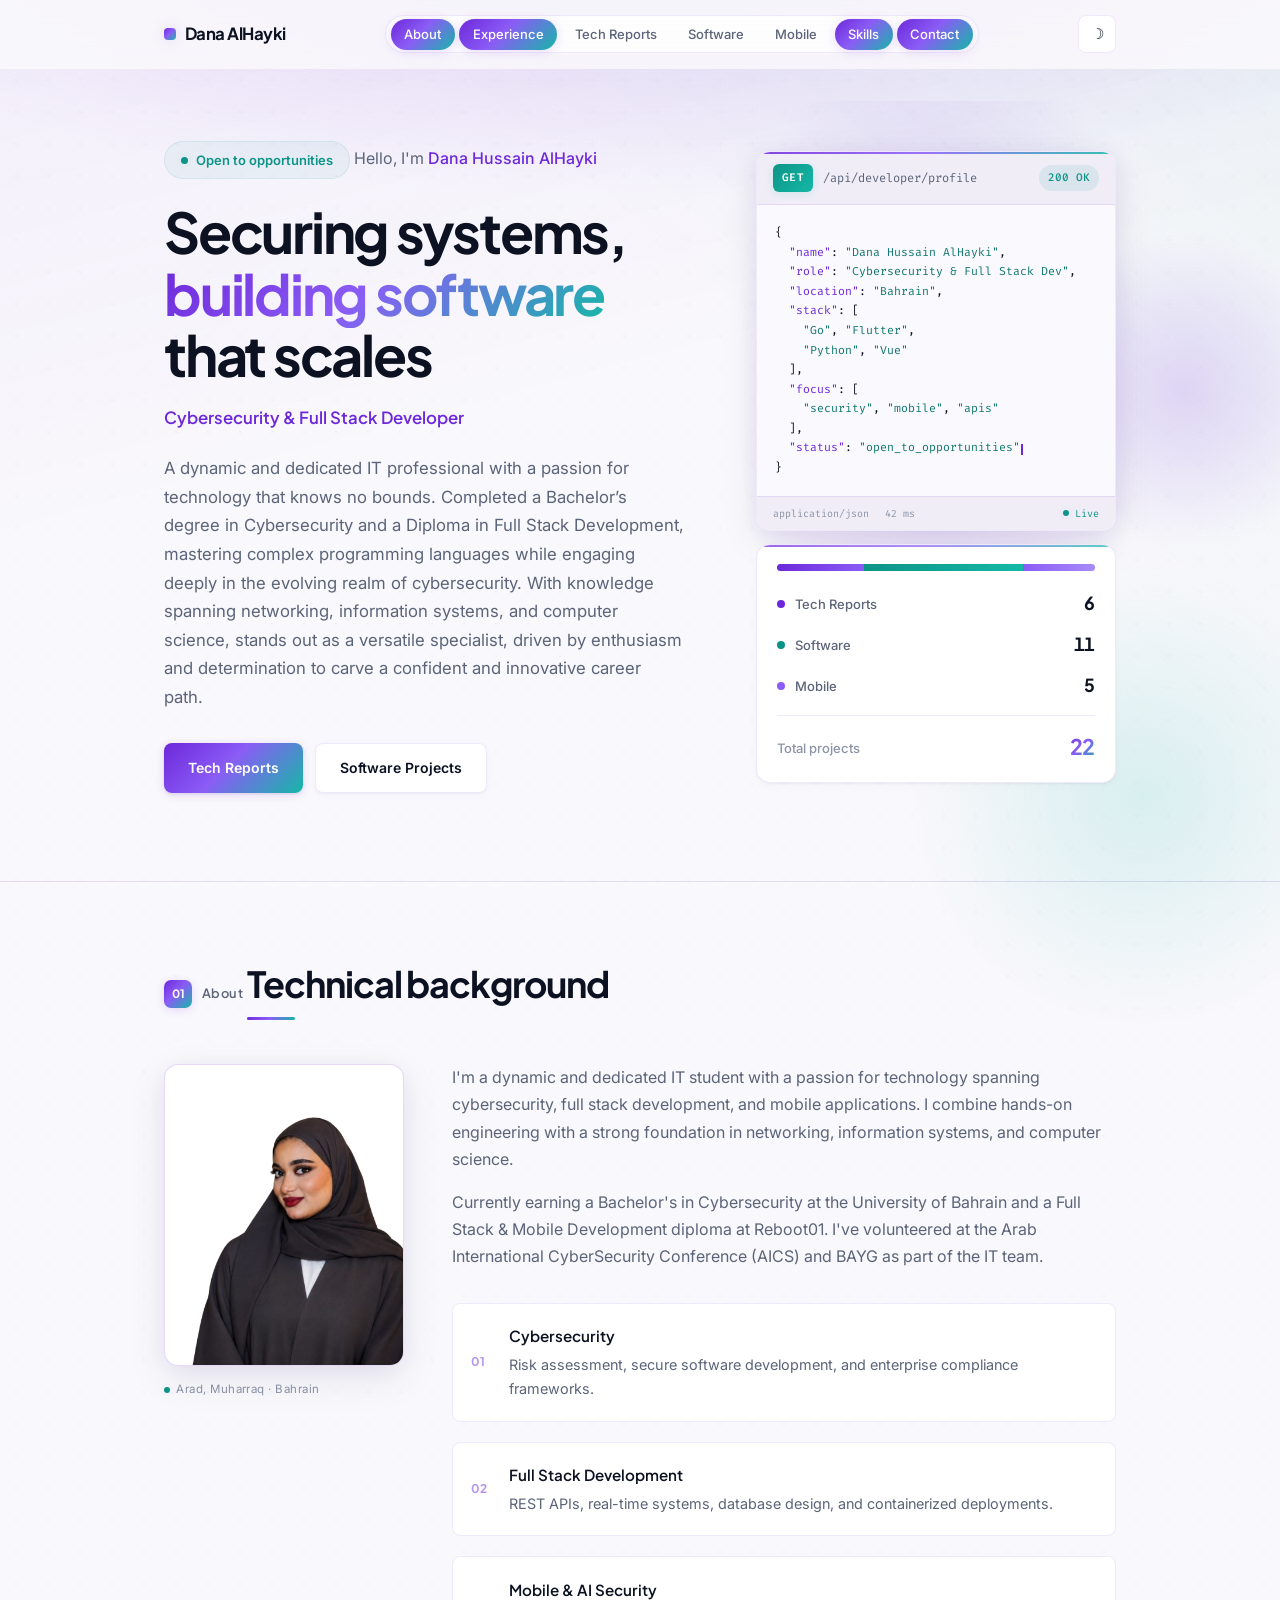
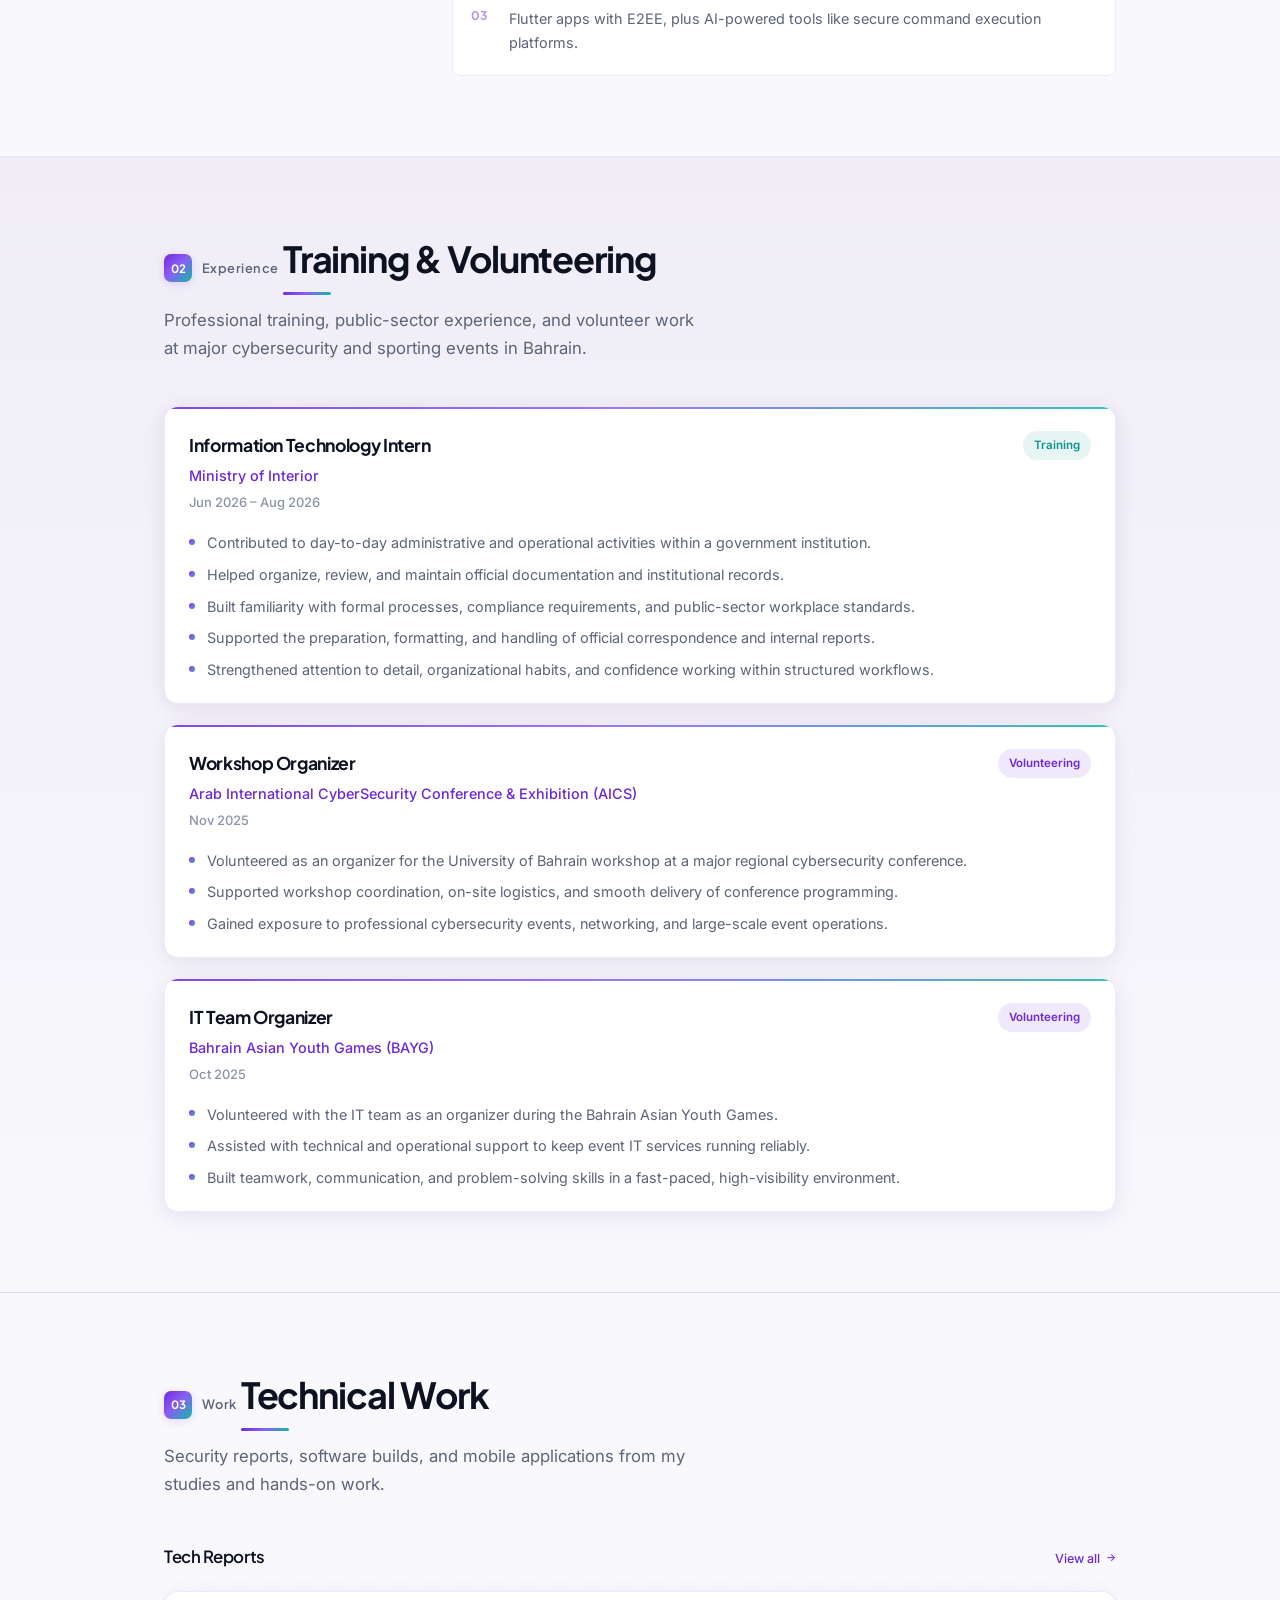
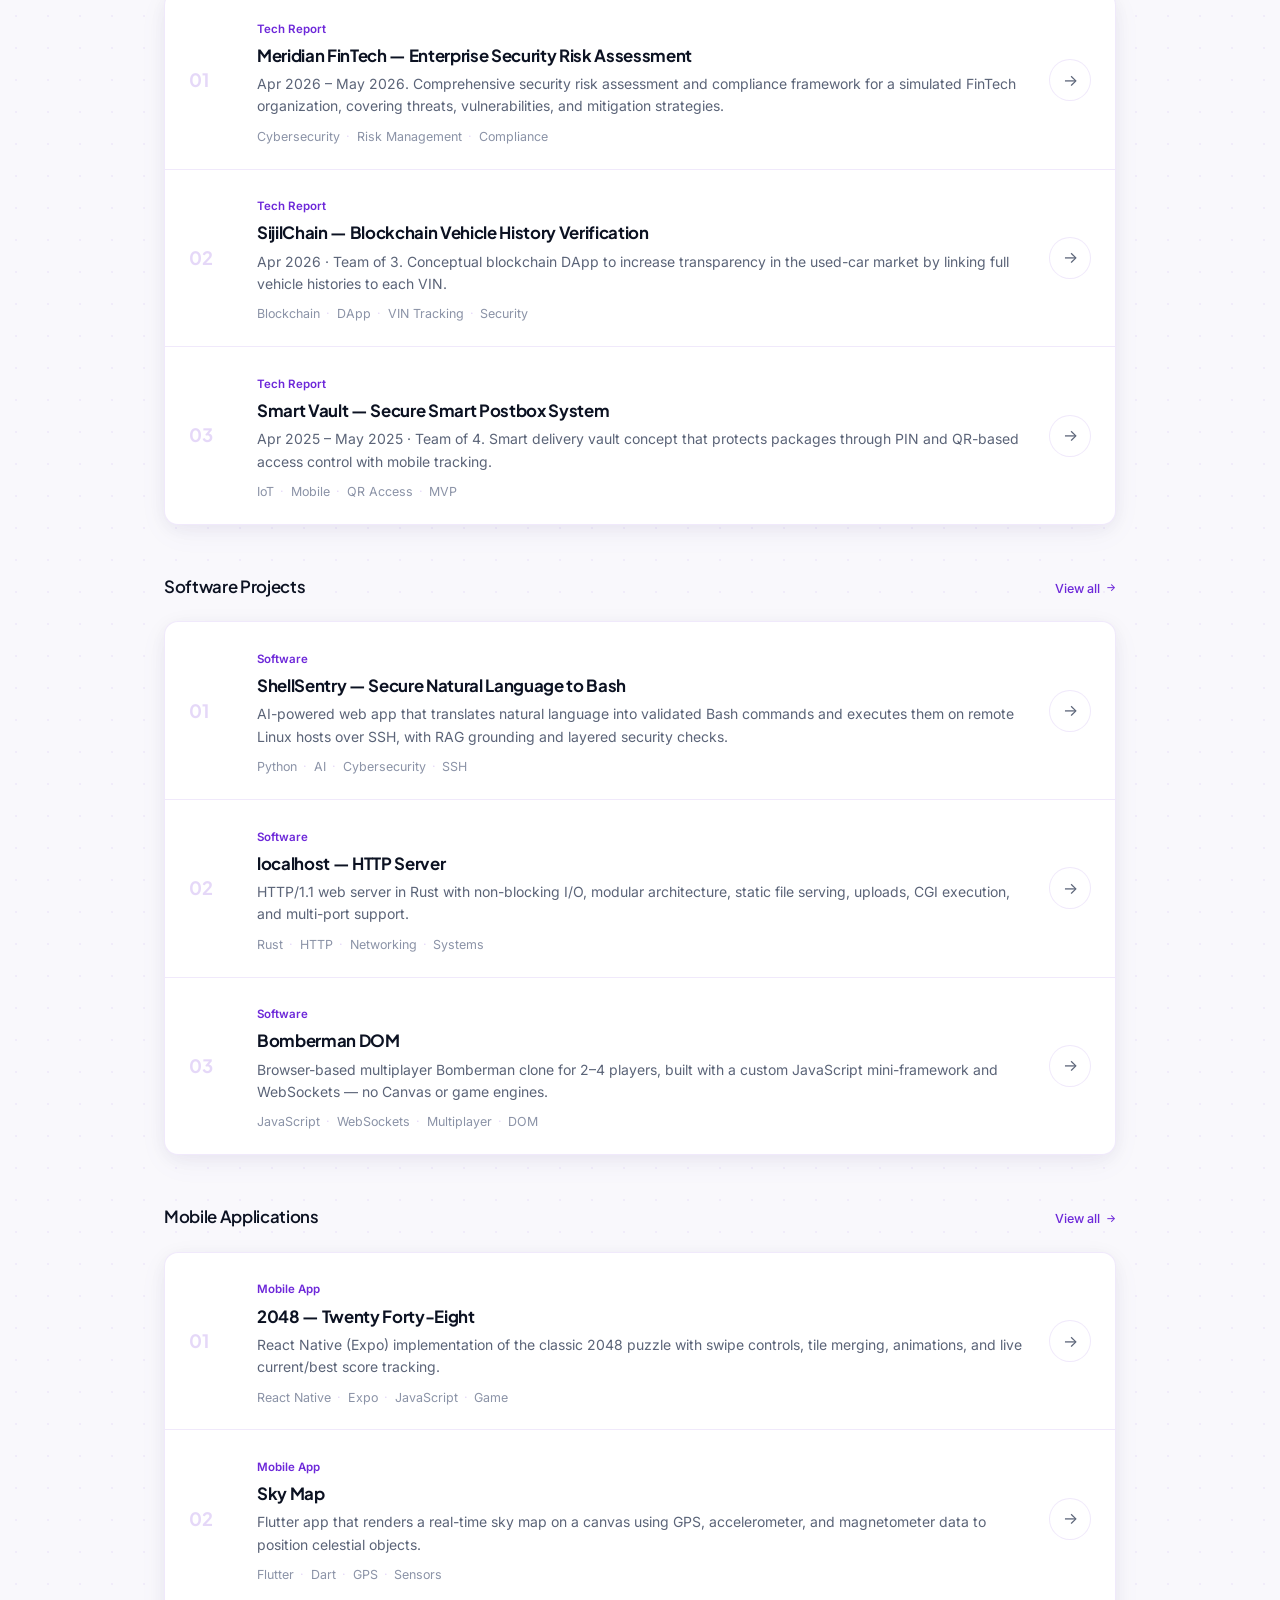
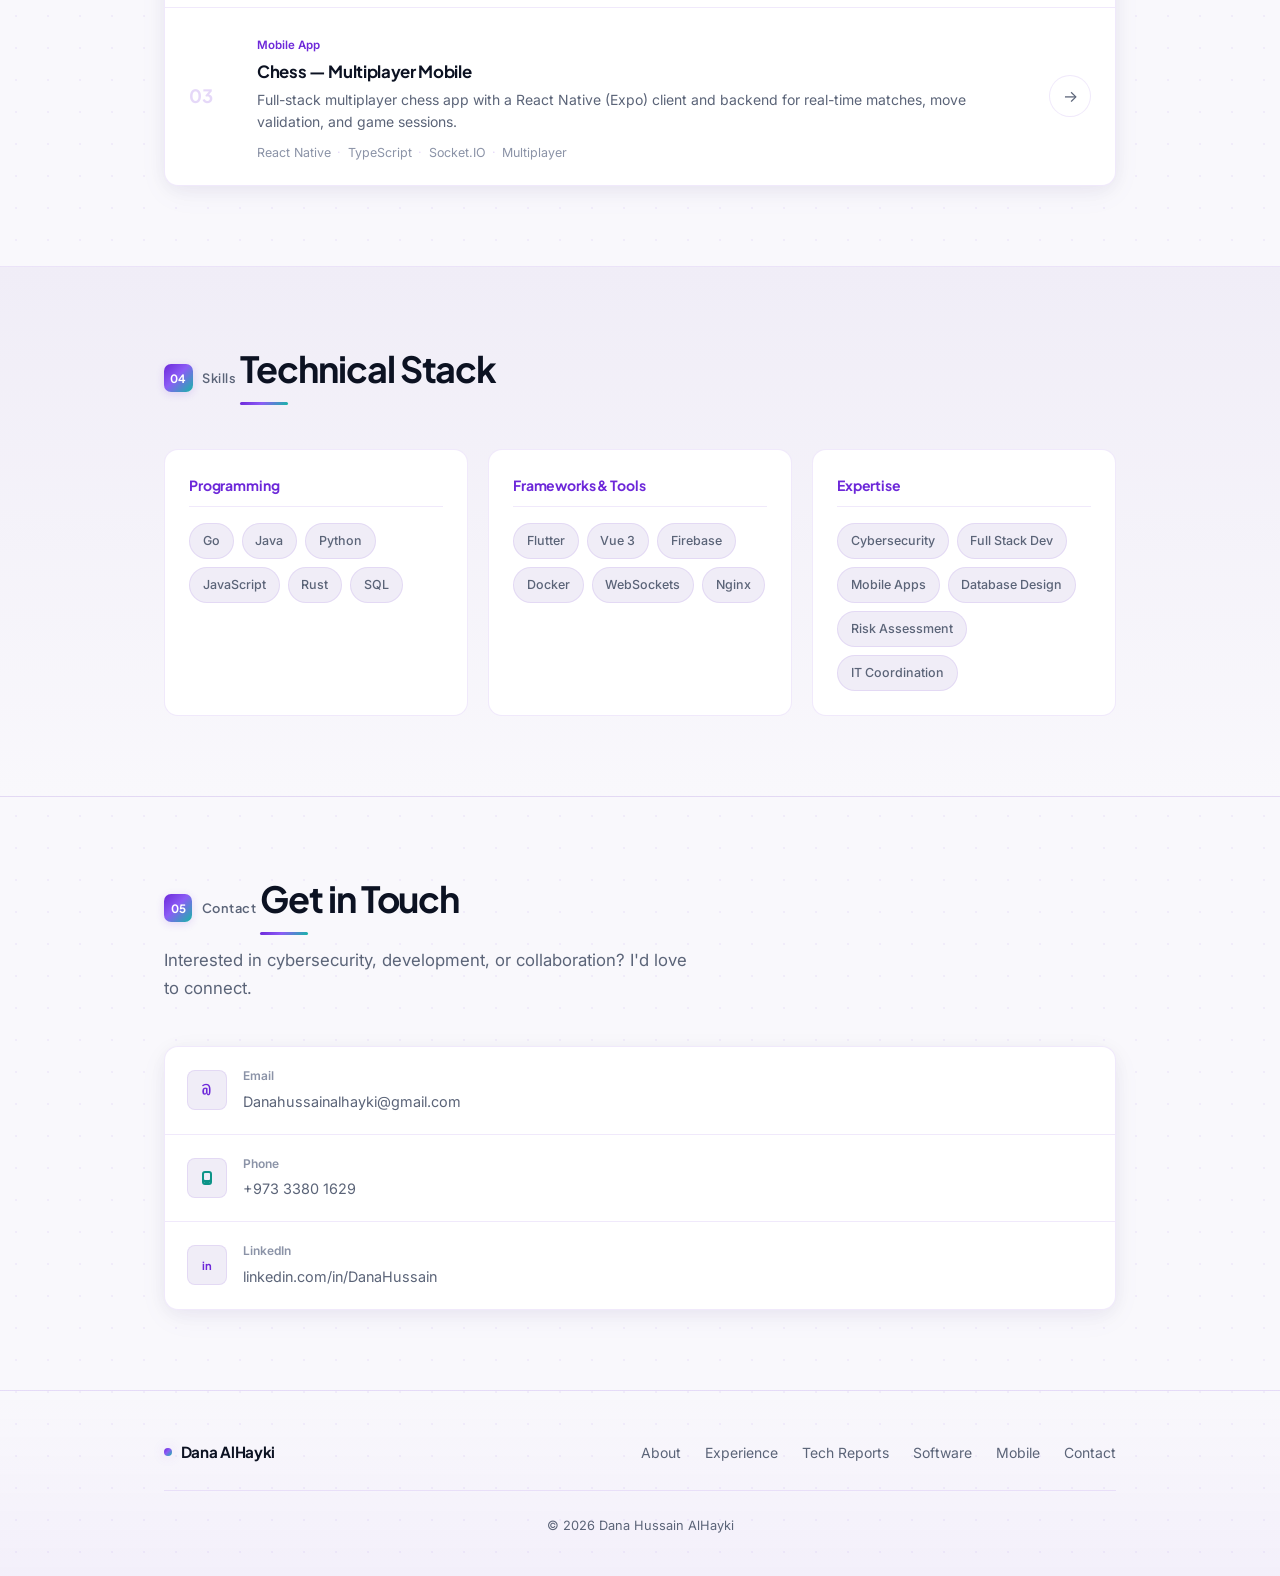
==== commit 29b986d9: "Refactor hero description for clarity and brevity Revised the description of Dana AlHayki to enhance" ====
--- a/index.html
+++ b/index.html
@@ -53,11 +53,11 @@
             <h1 class="hero-title">Securing systems, <span class="text-gradient">building software</span> that scales</h1>
             <p class="hero-subtitle">Cybersecurity &amp; Full Stack Developer</p>
             <p class="hero-description">
-               Dana AlHayki is a dynamic and dedicated IT professional whose passion for technology knows no bounds.
-              She successfully completed a Bachelor’s degree in Cybersecurity and a Diploma in Full Stack Development, 
-              showcasing her ability to master complex programming languages while excelling in the ever-evolving field of cybersecurity.
-              With a broad foundation in networking, information systems, and computer science, Dana stands out as a versatile specialist, 
-              driven by enthusiasm and a strong determination to carve her path with confidence and innovation.
+               A dynamic and dedicated IT professional with a passion for technology that knows no bounds.
+              Completed a Bachelor’s degree in Cybersecurity and a Diploma in Full Stack Development, mastering 
+              complex programming languages while engaging deeply in the evolving realm of cybersecurity. With 
+              knowledge spanning networking, information systems, and computer science, stands out as a versatile 
+              specialist, driven by enthusiasm and determination to carve a confident and innovative career path.
             </p>
             <div class="hero-actions">
               <a href="reports.html" class="btn btn-primary">Tech Reports</a>
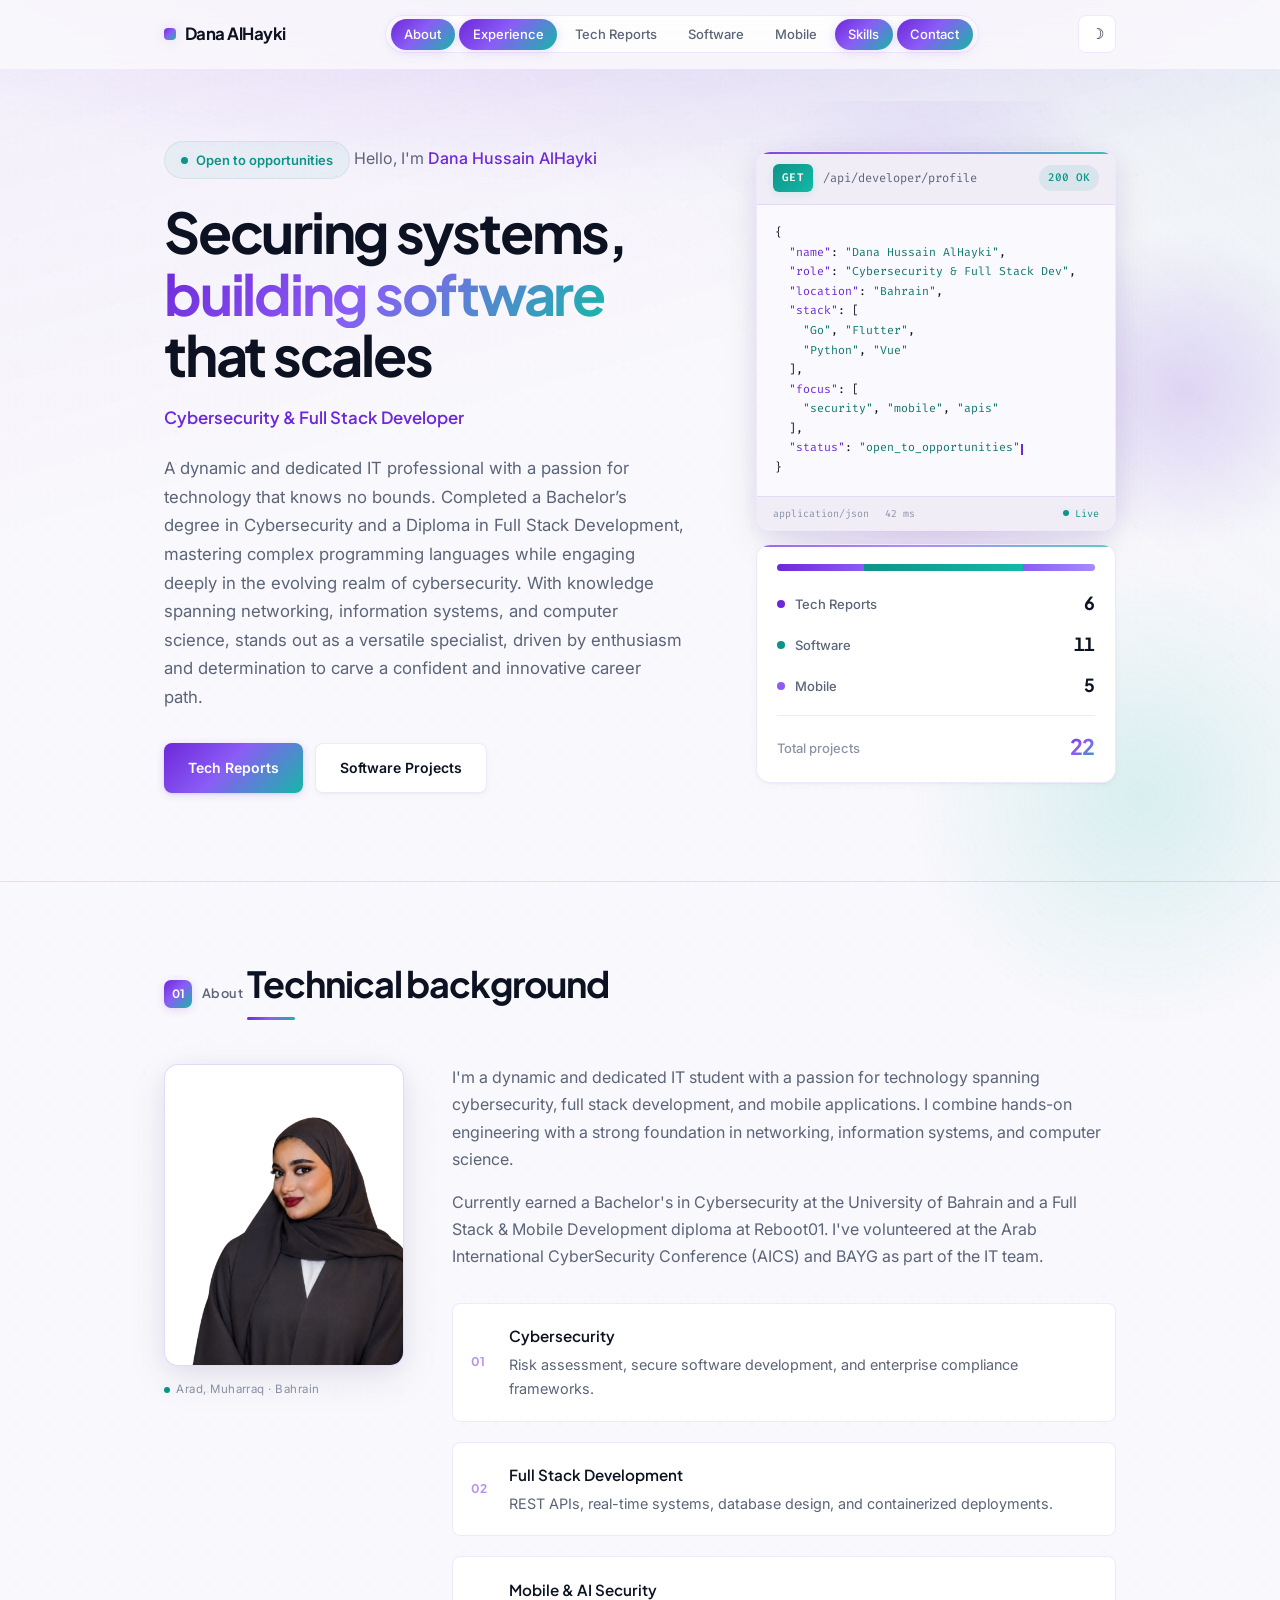
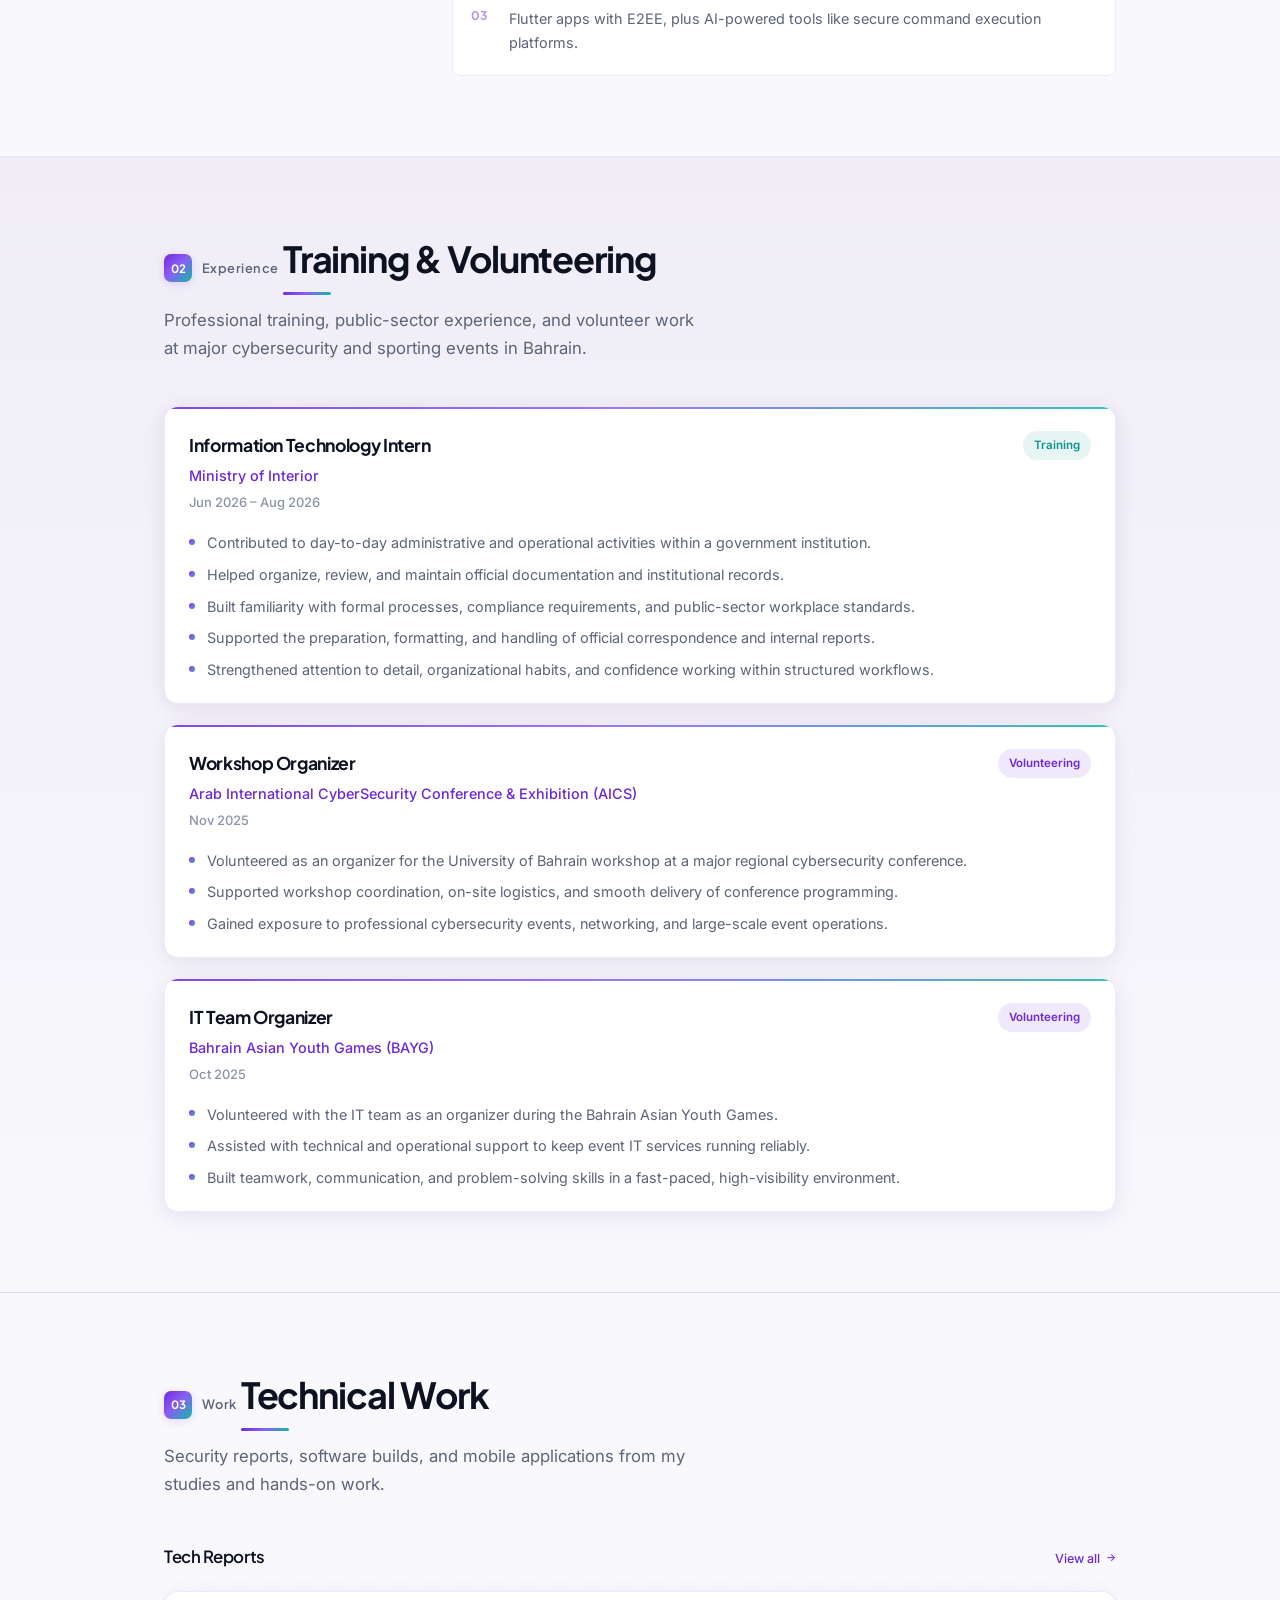
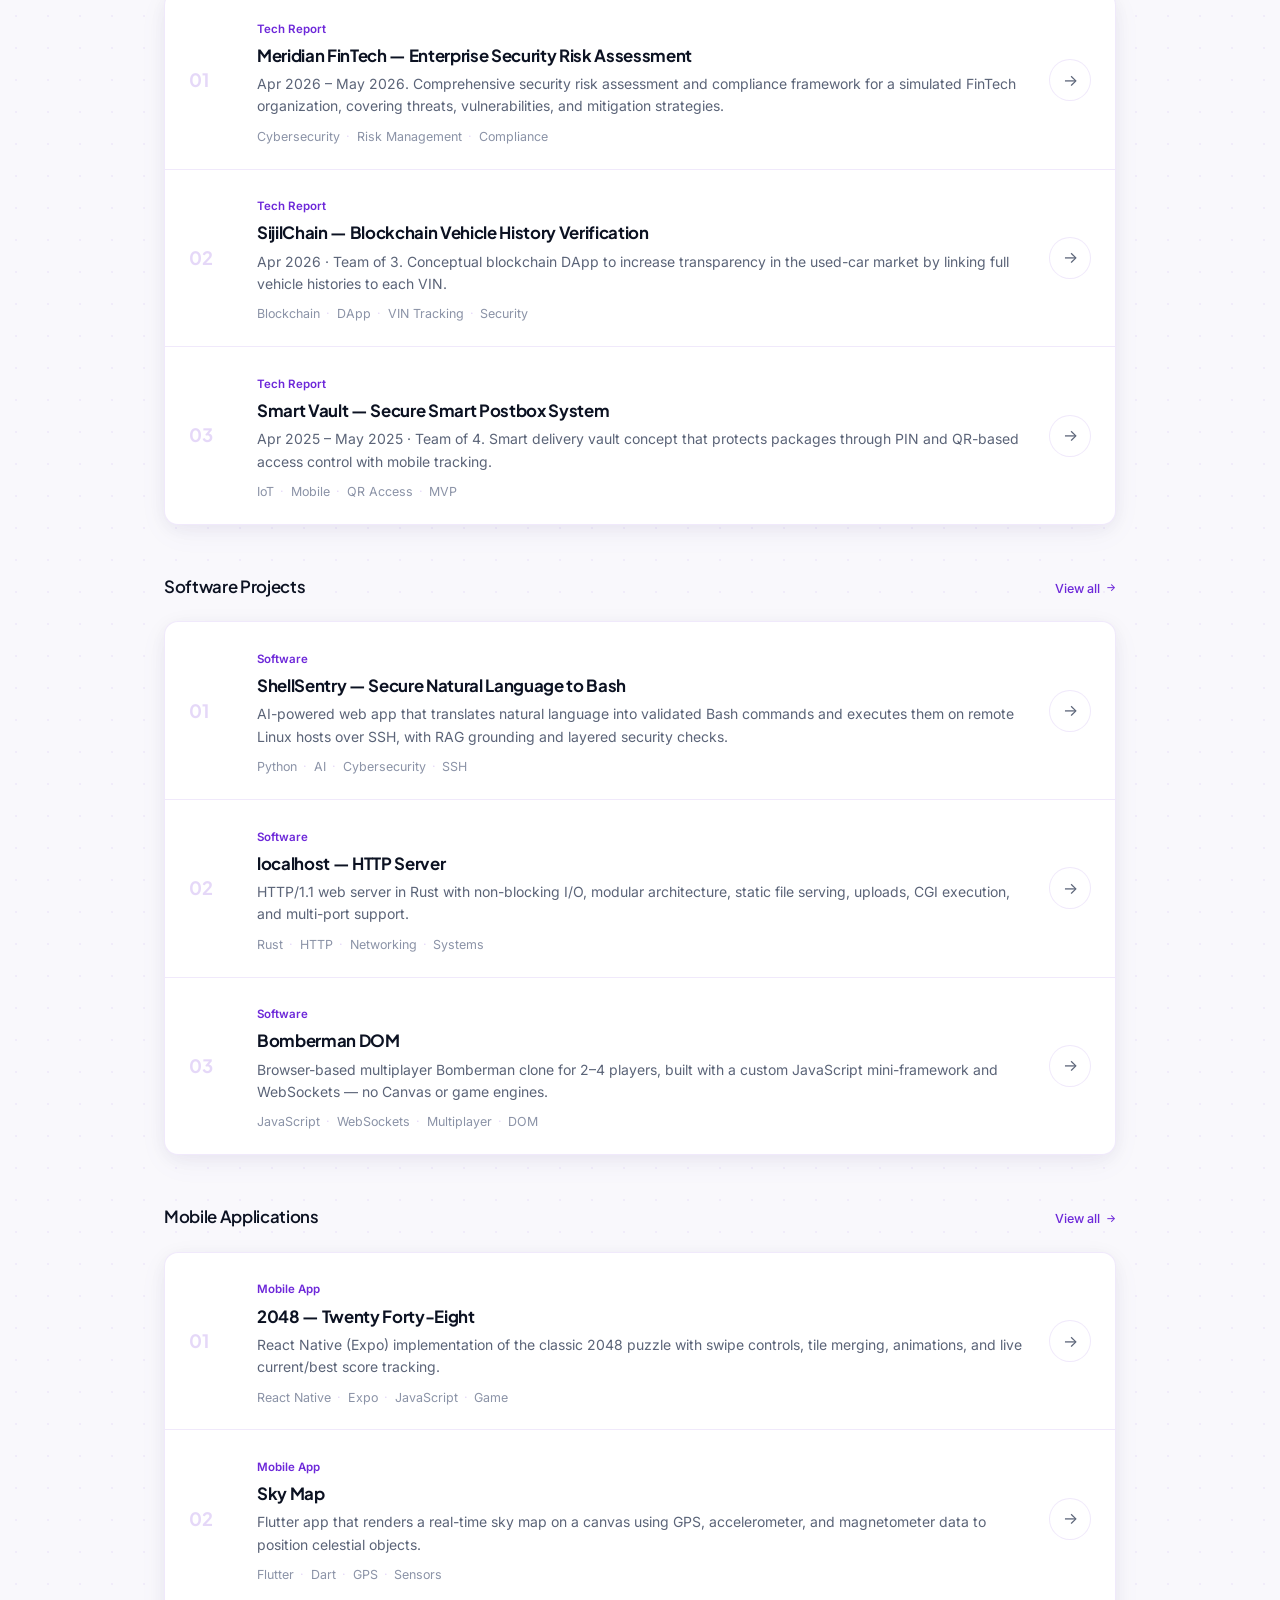
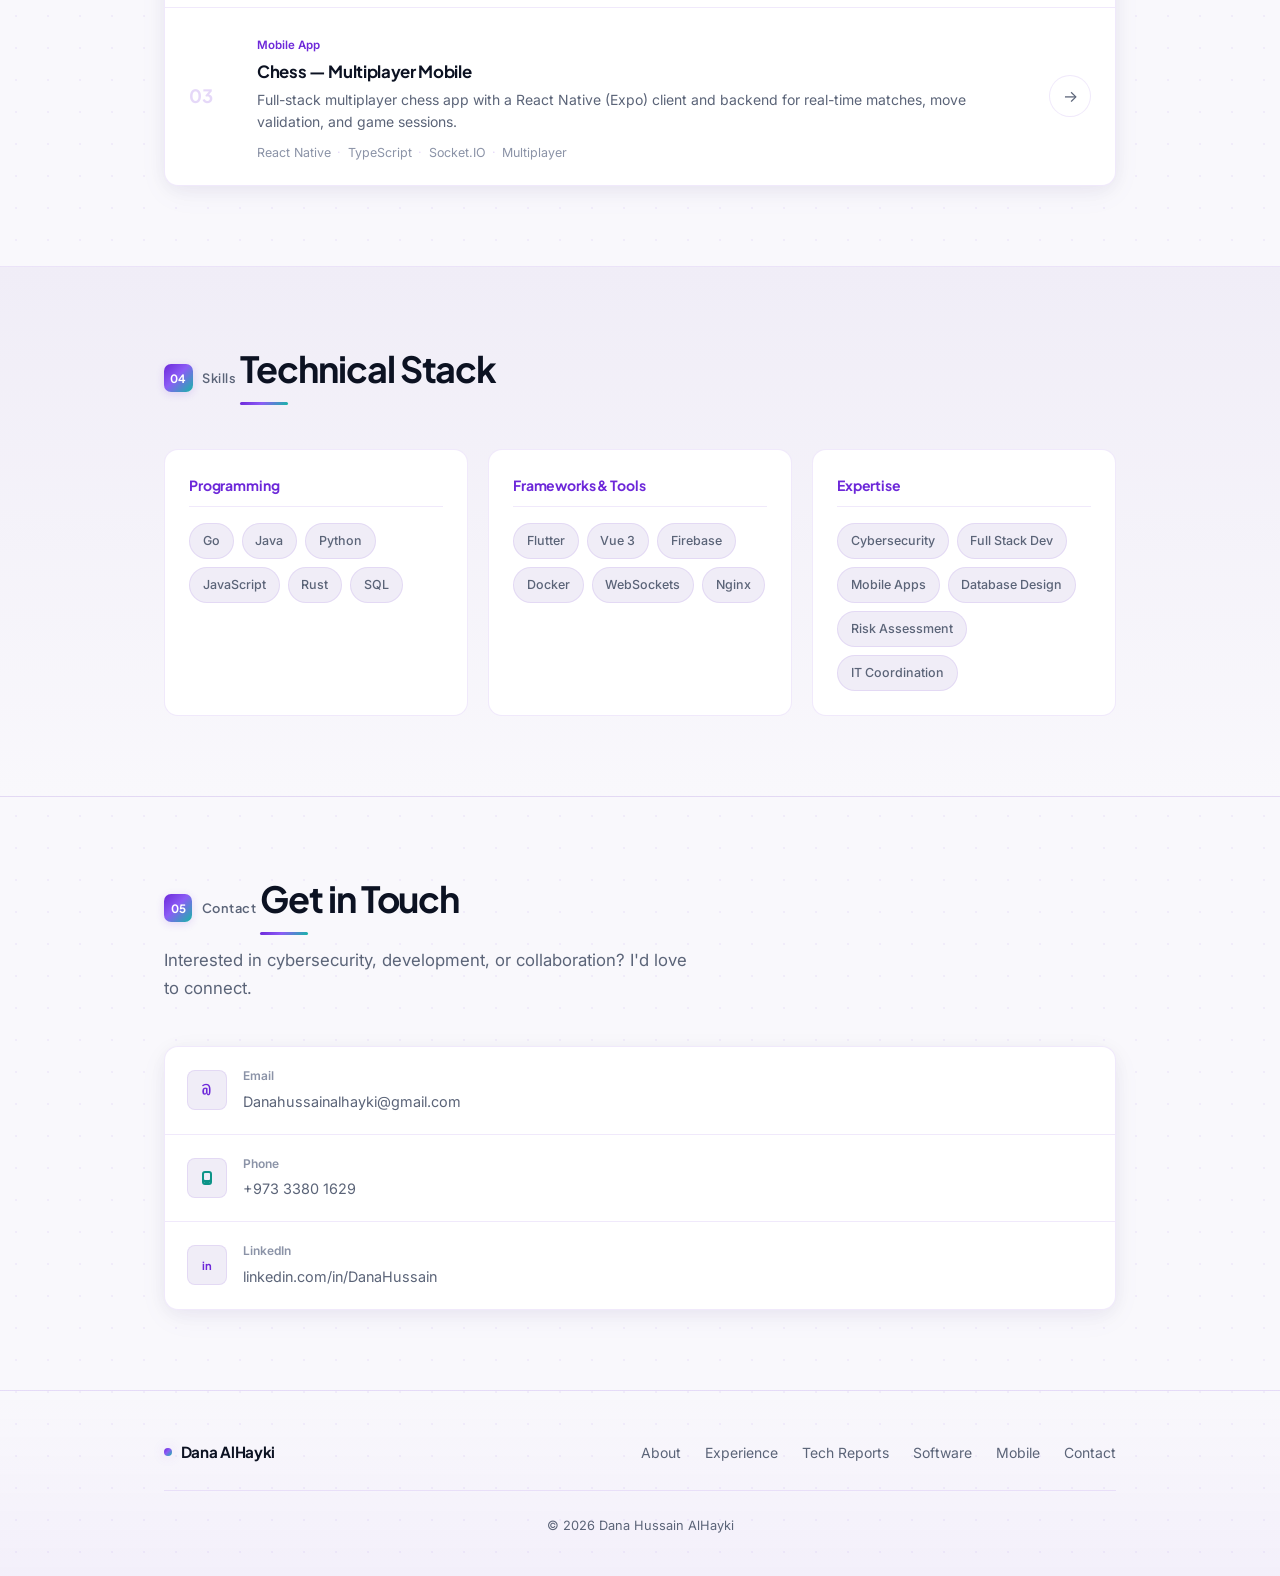
==== commit 24994982: "Update education status from 'earning' to 'earned'" ====
--- a/index.html
+++ b/index.html
@@ -147,7 +147,7 @@
                 computer science.
               </p>
               <p>
-                Currently earning a Bachelor's in Cybersecurity at the University of Bahrain and a
+                Currently earned a Bachelor's in Cybersecurity at the University of Bahrain and a
                 Full Stack &amp; Mobile Development diploma at Reboot01. I've volunteered at the
                 Arab International CyberSecurity Conference (AICS) and BAYG as part of the IT team.
               </p>
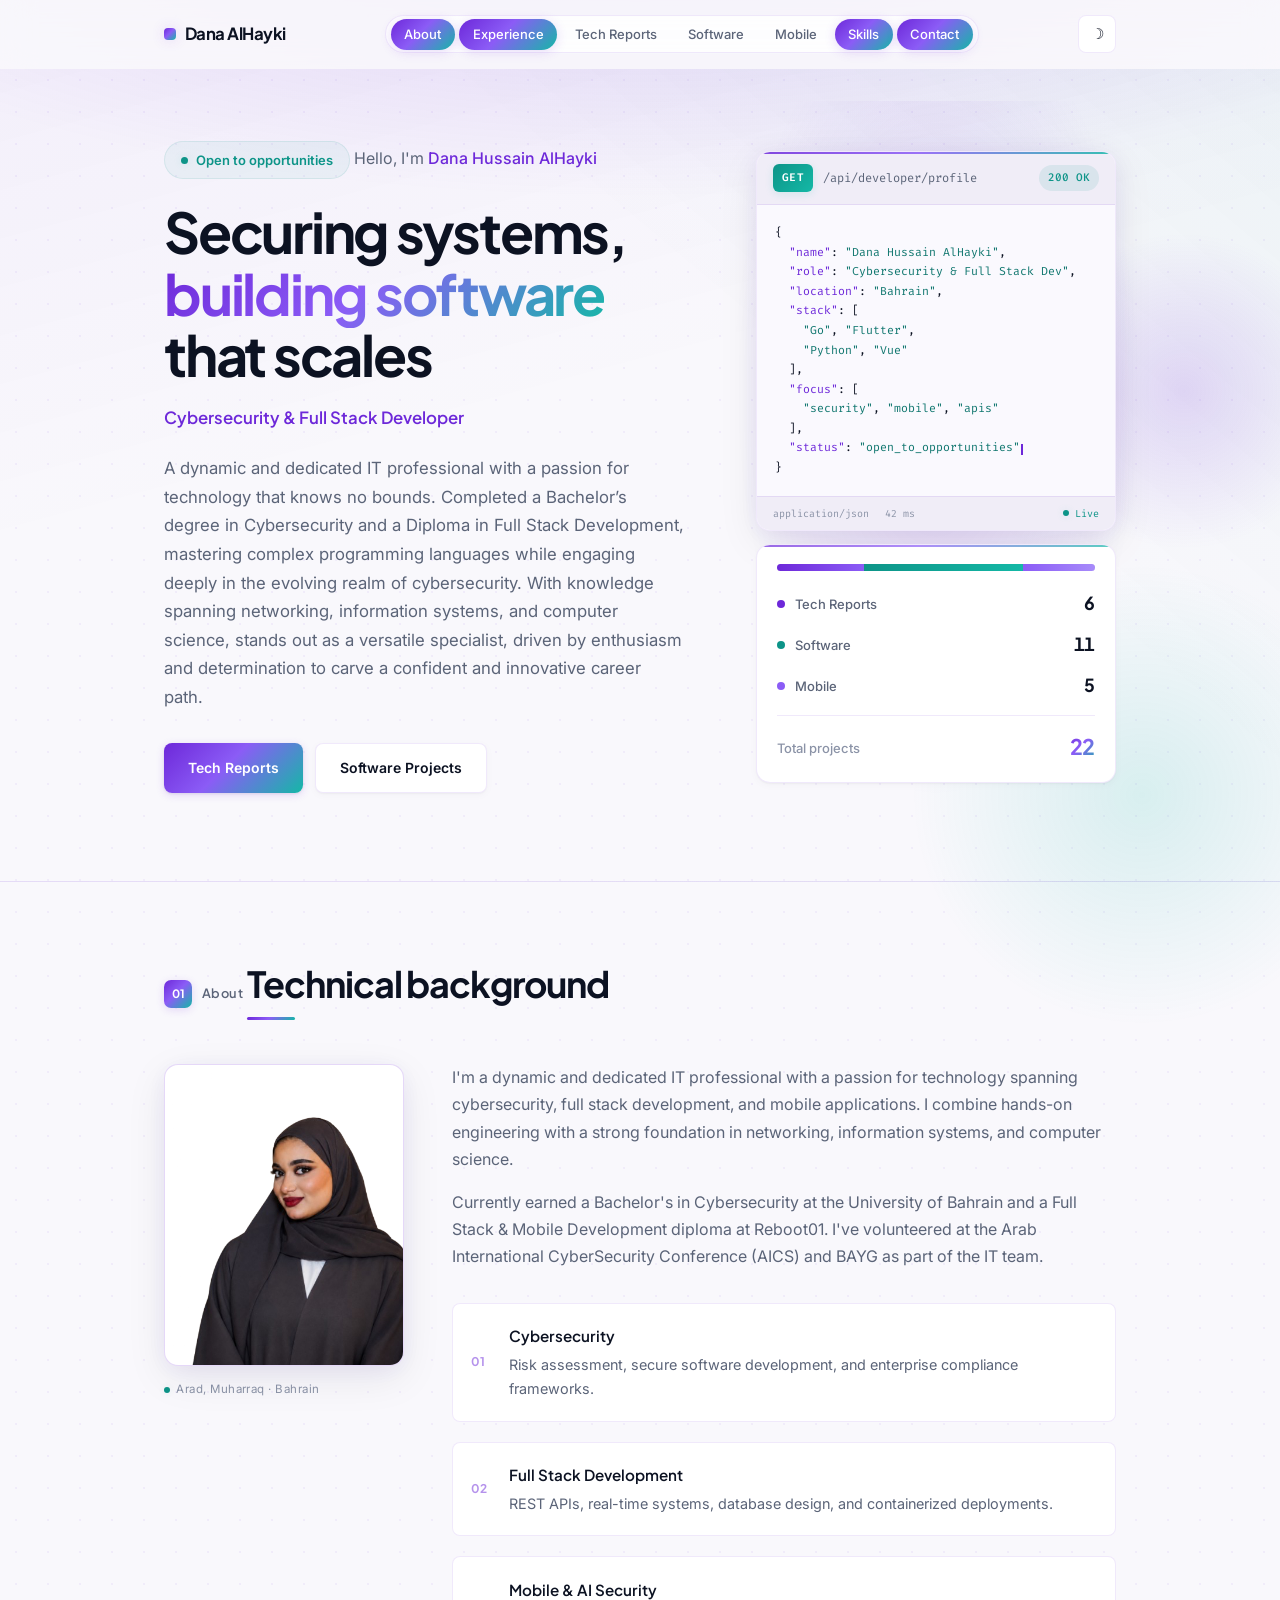
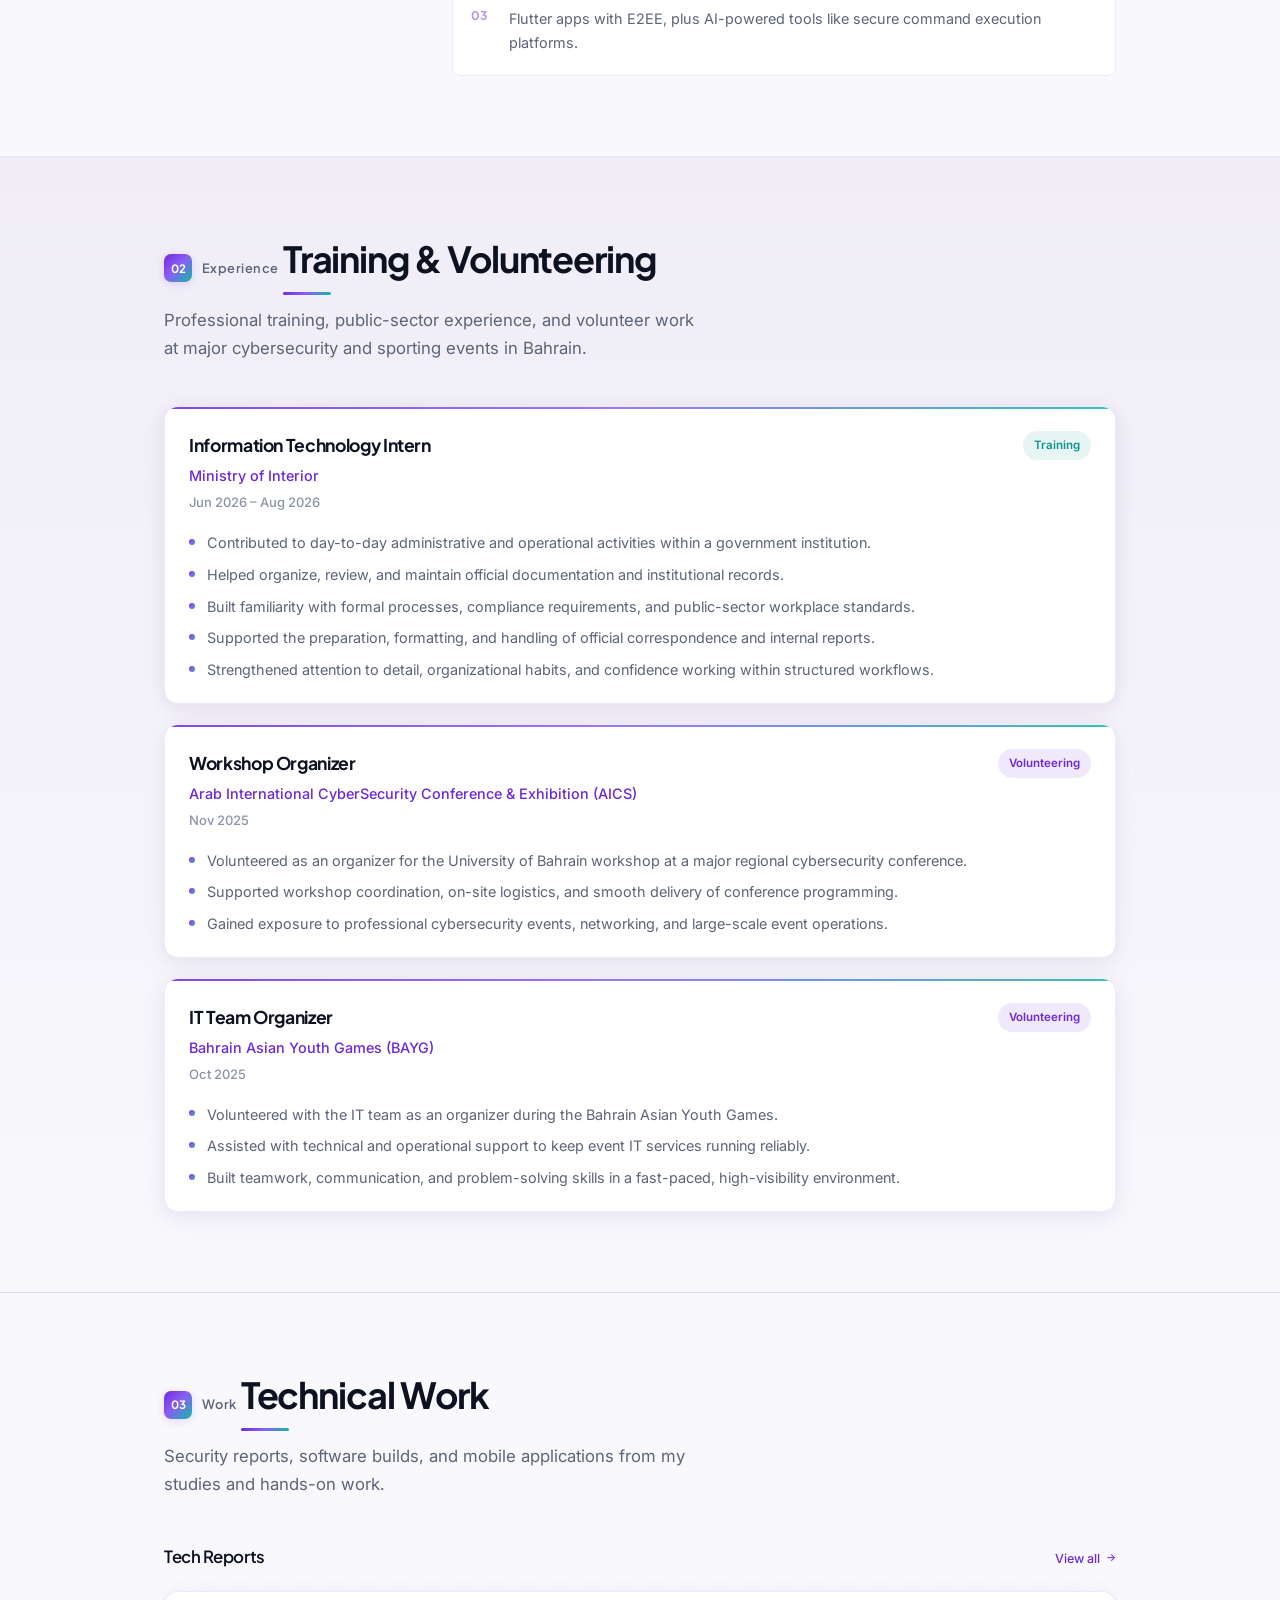
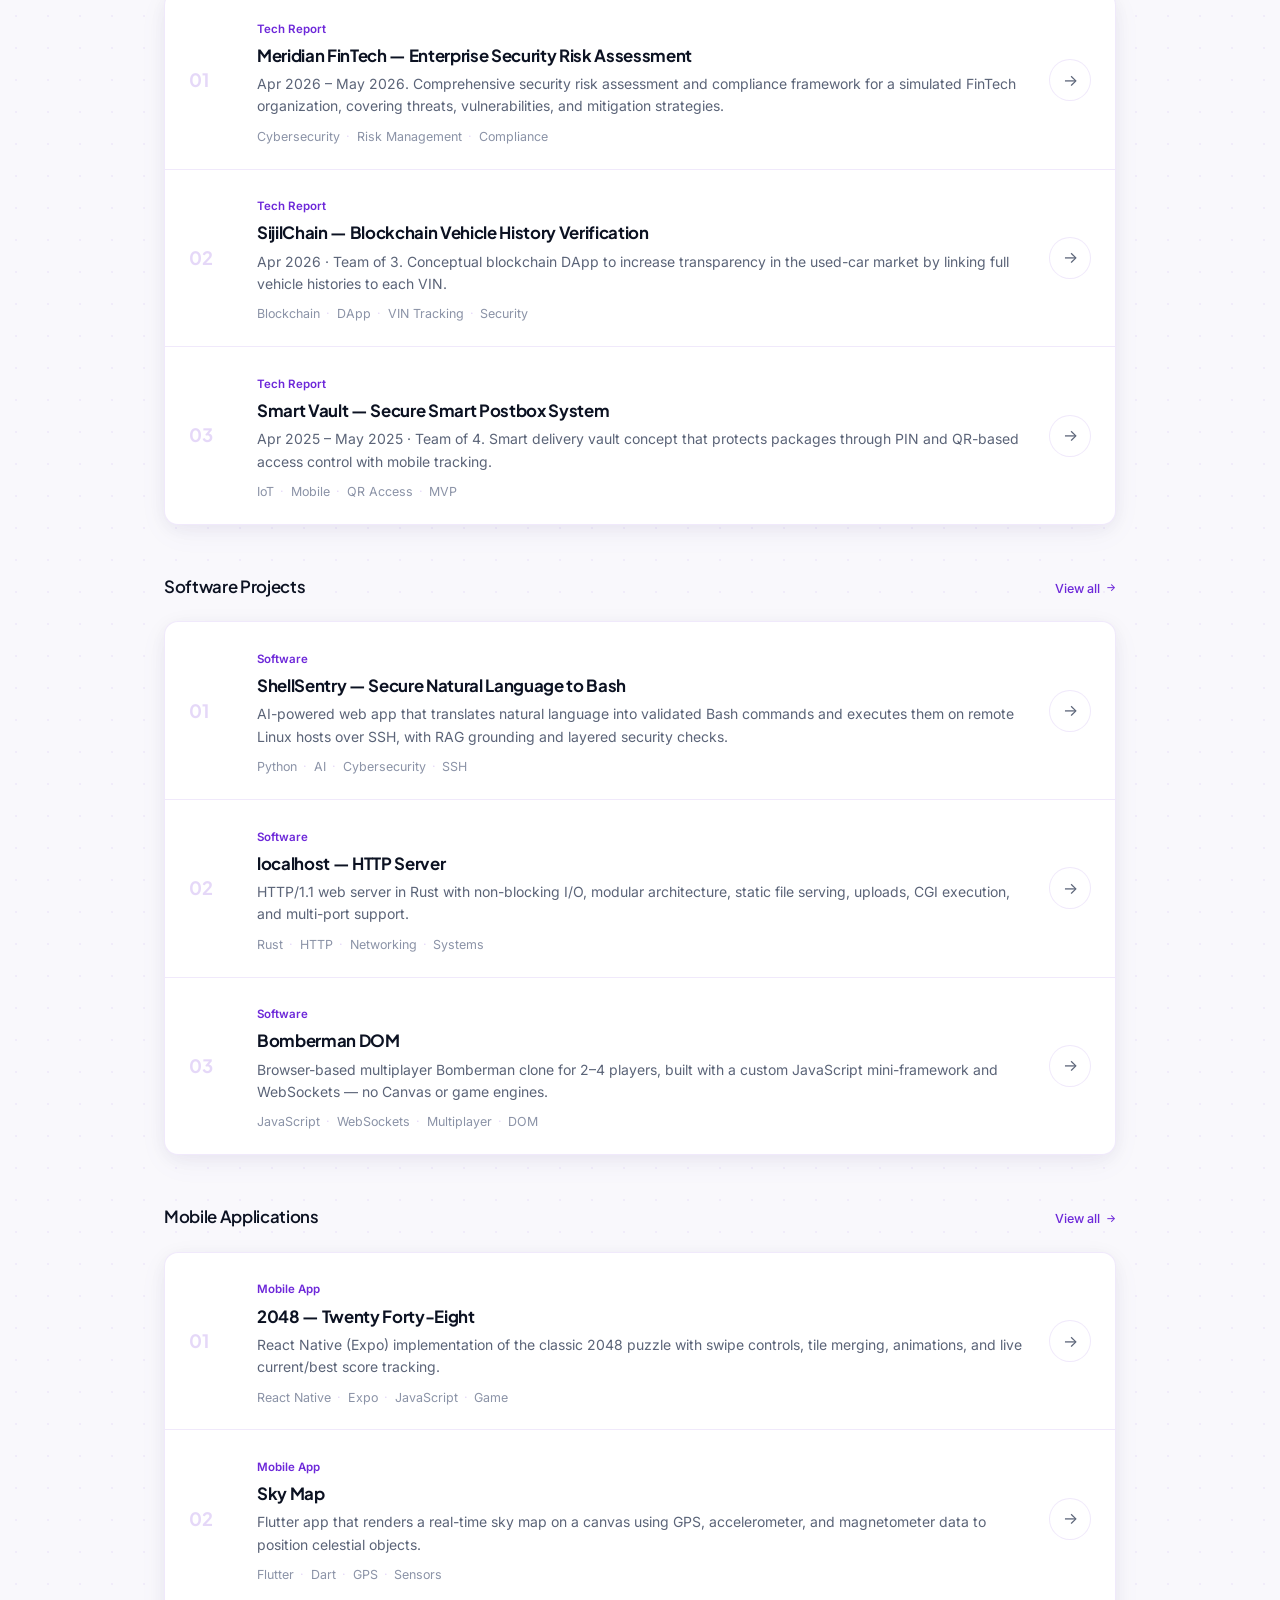
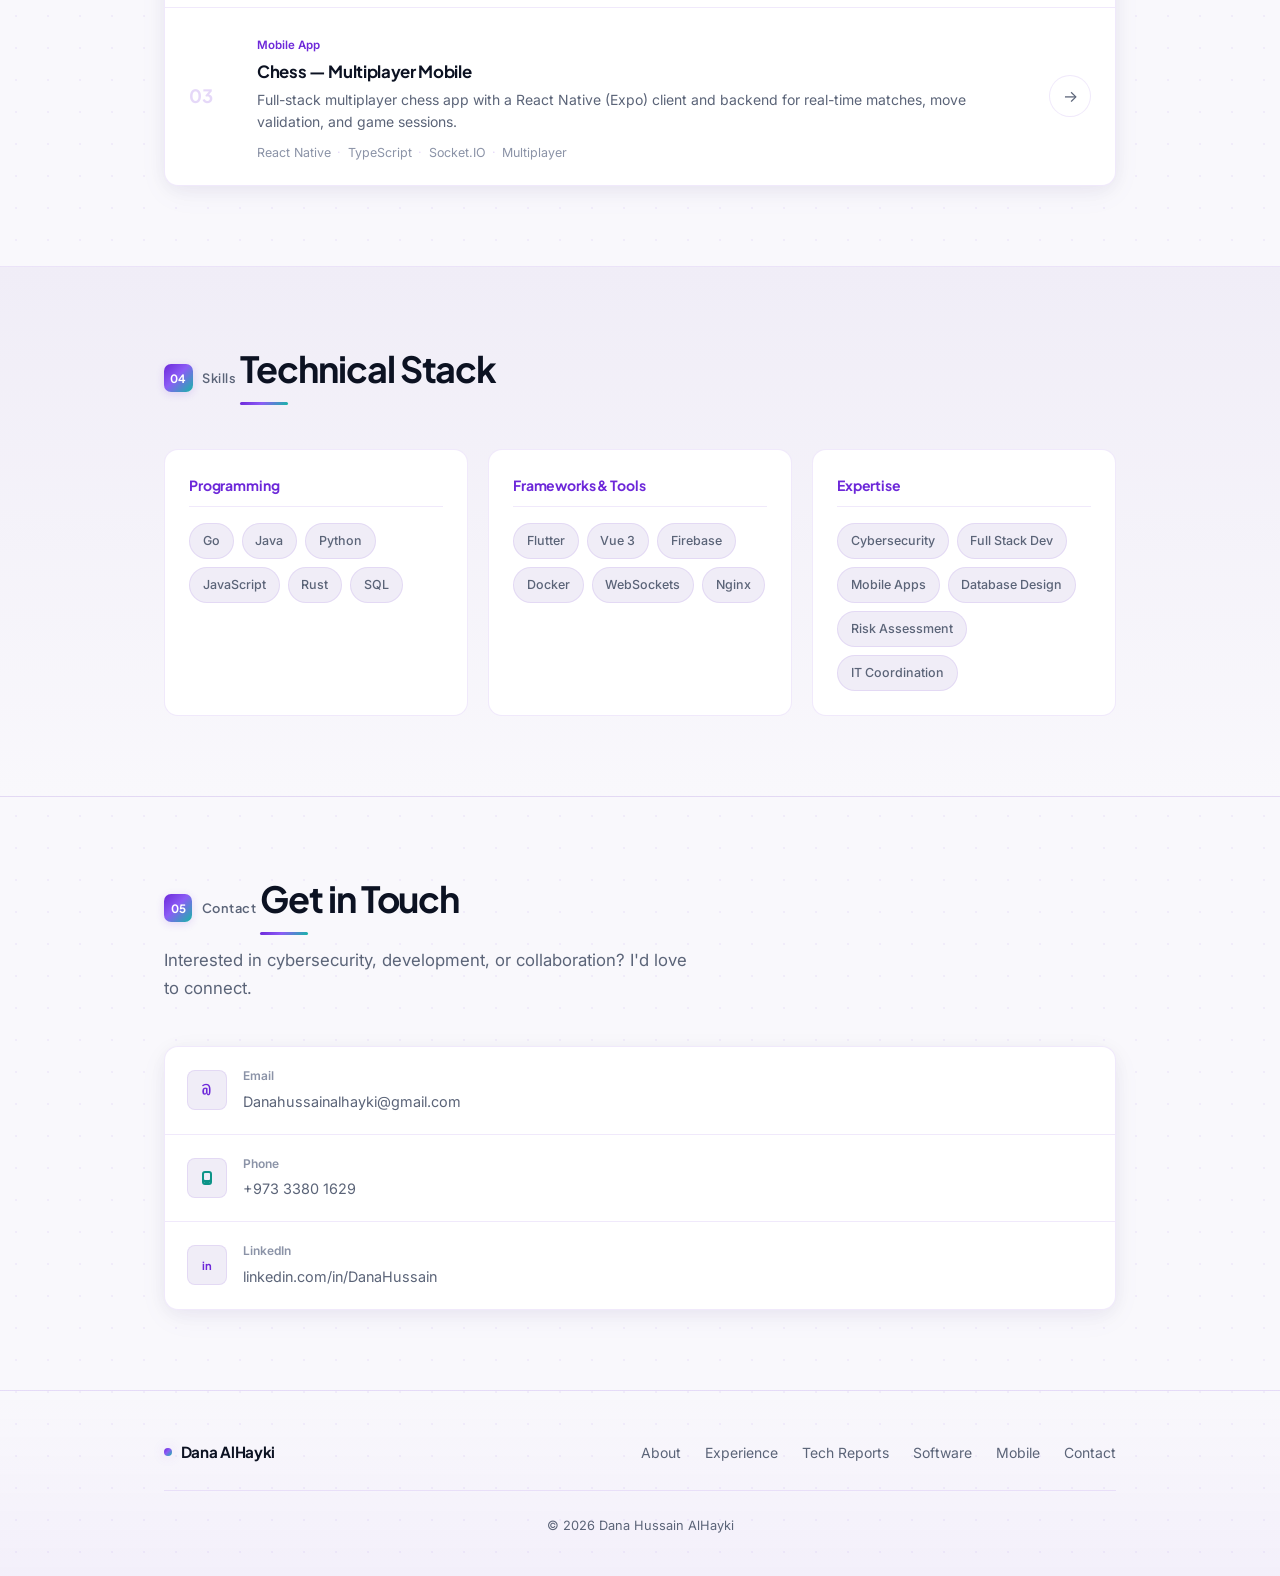
==== commit 67e73e53: "attach" ====
--- a/index.html
+++ b/index.html
@@ -141,7 +141,7 @@
           <div class="about-right">
             <div class="about-content reveal">
               <p>
-                I'm a dynamic and dedicated IT student with a passion for technology spanning
+                I'm a dynamic and dedicated IT professional with a passion for technology spanning
                 cybersecurity, full stack development, and mobile applications. I combine hands-on
                 engineering with a strong foundation in networking, information systems, and
                 computer science.
--- a/style.css
+++ b/style.css
@@ -1537,6 +1537,11 @@
   border: 0;
 }
 
+.project-demo-frame--wide {
+  aspect-ratio: 16 / 9;
+  max-height: none;
+}
+
 .project-demo-link {
   display: inline-flex;
   align-items: center;
@@ -1549,6 +1554,82 @@
 
 .project-demo-link:hover {
   color: var(--accent);
+}
+
+.project-attachments {
+  margin-bottom: 1.5rem;
+}
+
+.project-attachments-title {
+  font-family: var(--font-display);
+  font-size: 0.875rem;
+  font-weight: 700;
+  letter-spacing: -0.01em;
+  margin-bottom: 0.75rem;
+  color: var(--text);
+}
+
+.project-attachments-list {
+  display: flex;
+  flex-direction: column;
+  border: 1px solid var(--border);
+  border-radius: var(--radius-sm);
+  overflow: hidden;
+  background: var(--surface);
+  box-shadow: var(--shadow);
+}
+
+.project-attachment {
+  display: flex;
+  align-items: center;
+  gap: 0.85rem;
+  padding: 0.95rem 1.1rem;
+  color: var(--text);
+  border-bottom: 1px solid var(--border);
+  transition: background 0.2s var(--ease), color 0.2s var(--ease);
+}
+
+.project-attachment:last-child {
+  border-bottom: none;
+}
+
+.project-attachment:hover {
+  background: var(--accent-faint);
+  color: var(--accent);
+}
+
+.project-attachment-icon {
+  display: inline-flex;
+  align-items: center;
+  justify-content: center;
+  min-width: 2.5rem;
+  height: 1.75rem;
+  padding: 0 0.45rem;
+  font-family: var(--font-mono);
+  font-size: 0.625rem;
+  font-weight: 700;
+  letter-spacing: 0.04em;
+  color: var(--accent);
+  background: var(--accent-soft);
+  border-radius: 4px;
+  flex-shrink: 0;
+}
+
+.project-attachment-title {
+  flex: 1;
+  font-size: 0.875rem;
+  font-weight: 500;
+}
+
+.project-attachment .link-arrow {
+  color: var(--text-faint);
+  font-size: 0.9rem;
+  transition: transform 0.2s var(--ease), color 0.2s var(--ease);
+}
+
+.project-attachment:hover .link-arrow {
+  color: var(--accent);
+  transform: translateX(2px);
 }
 
 .project-detail-content {
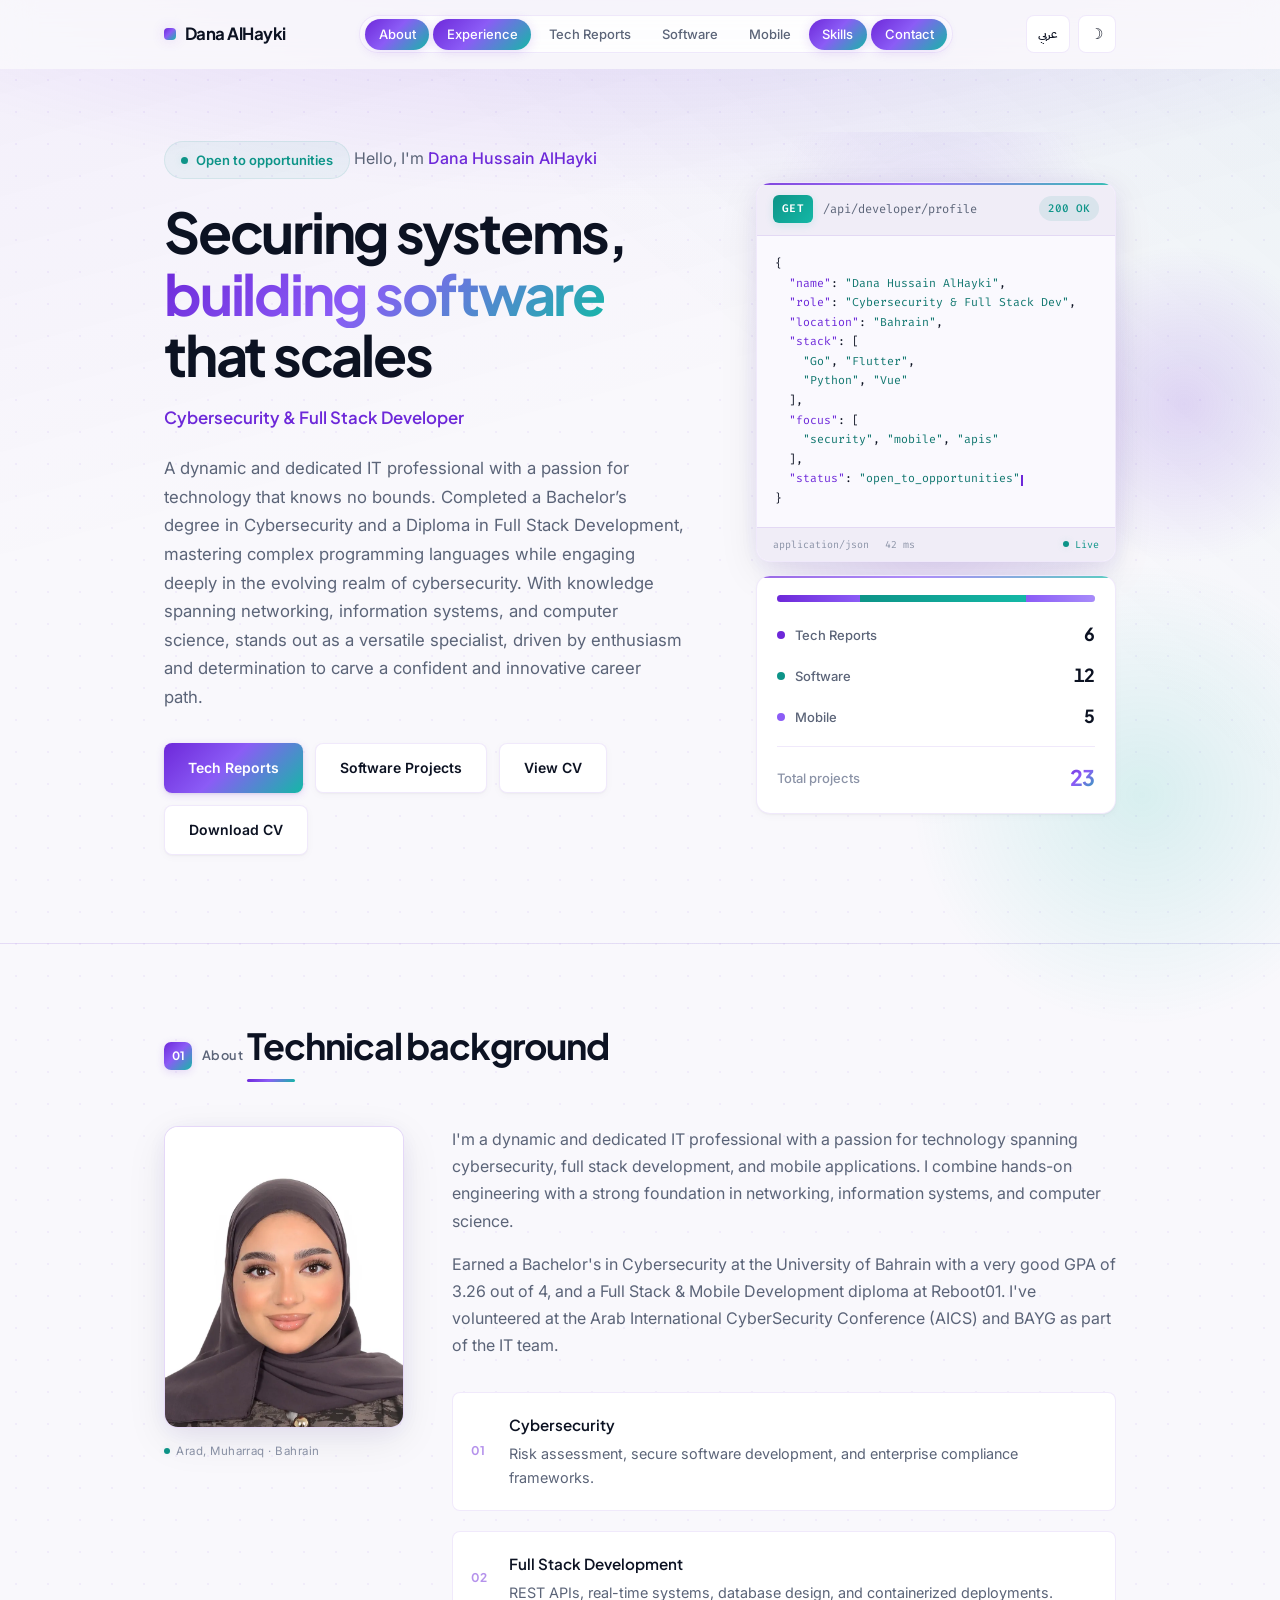
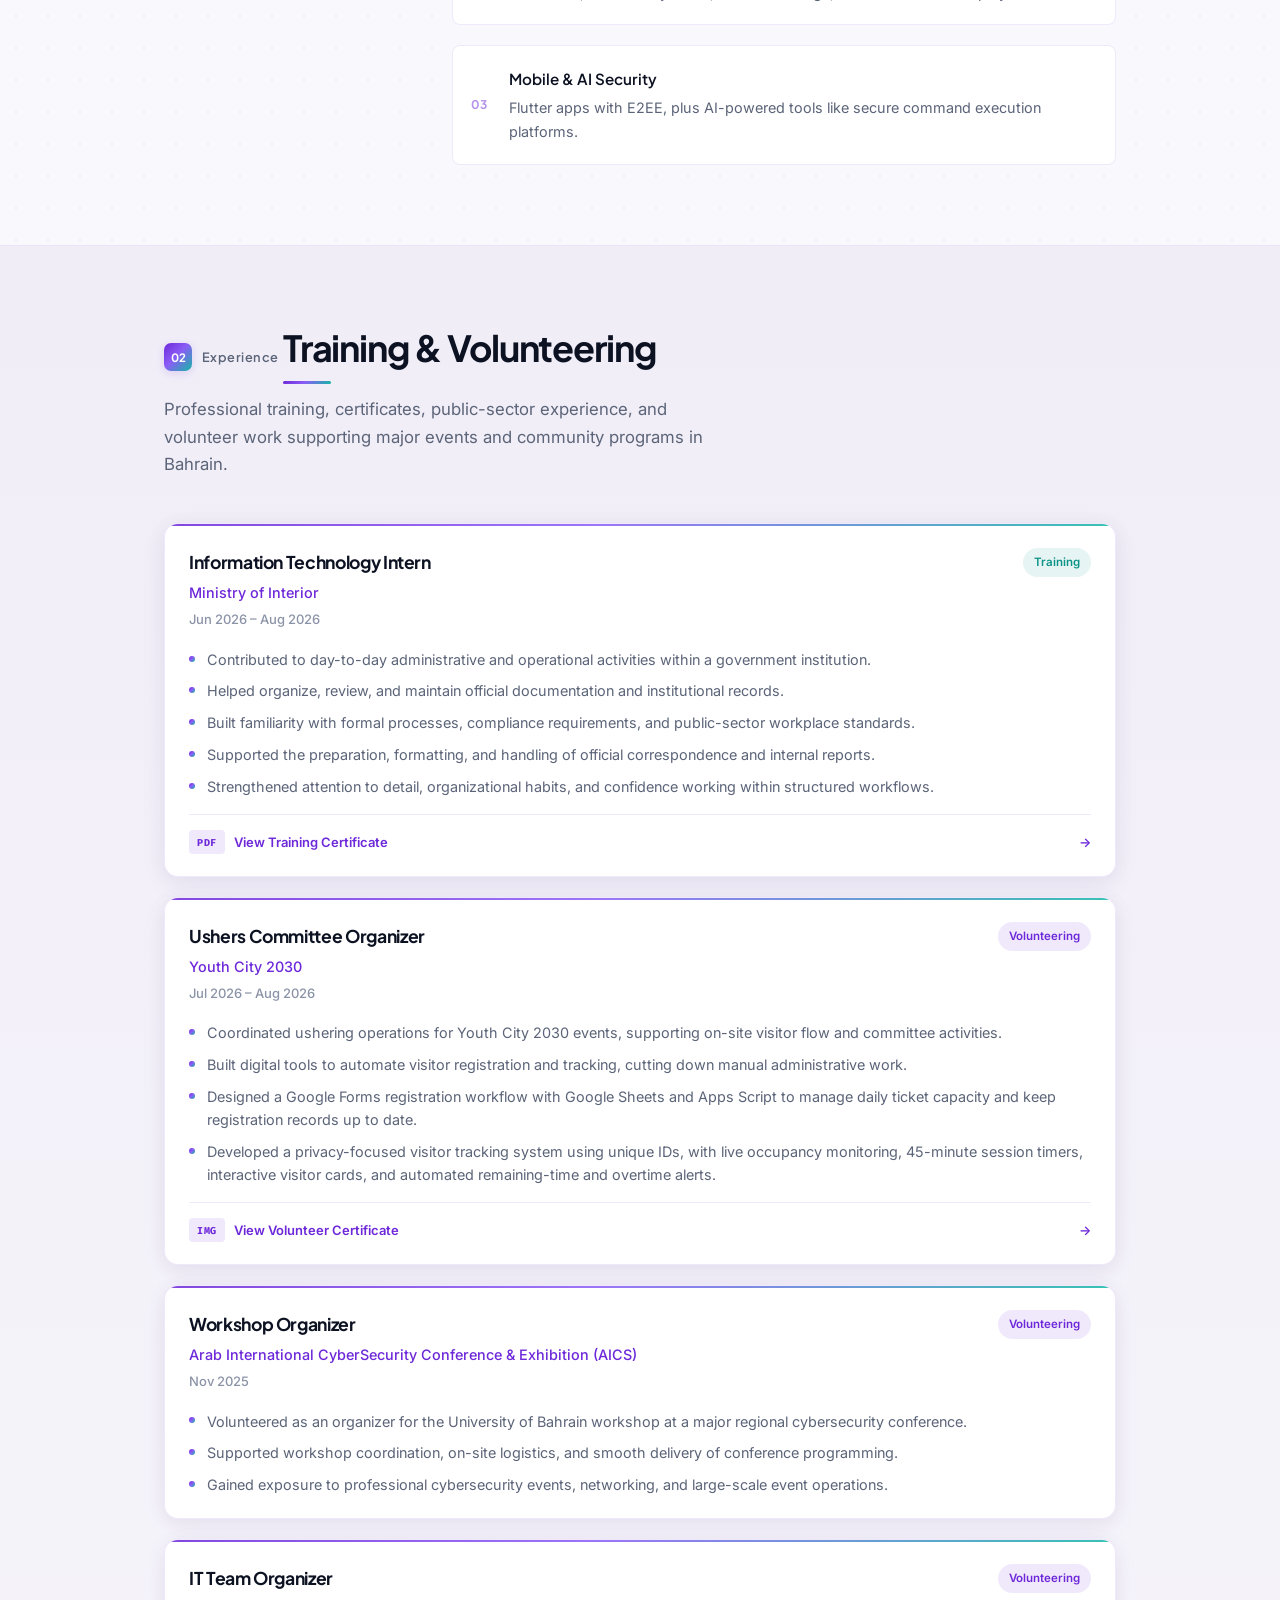
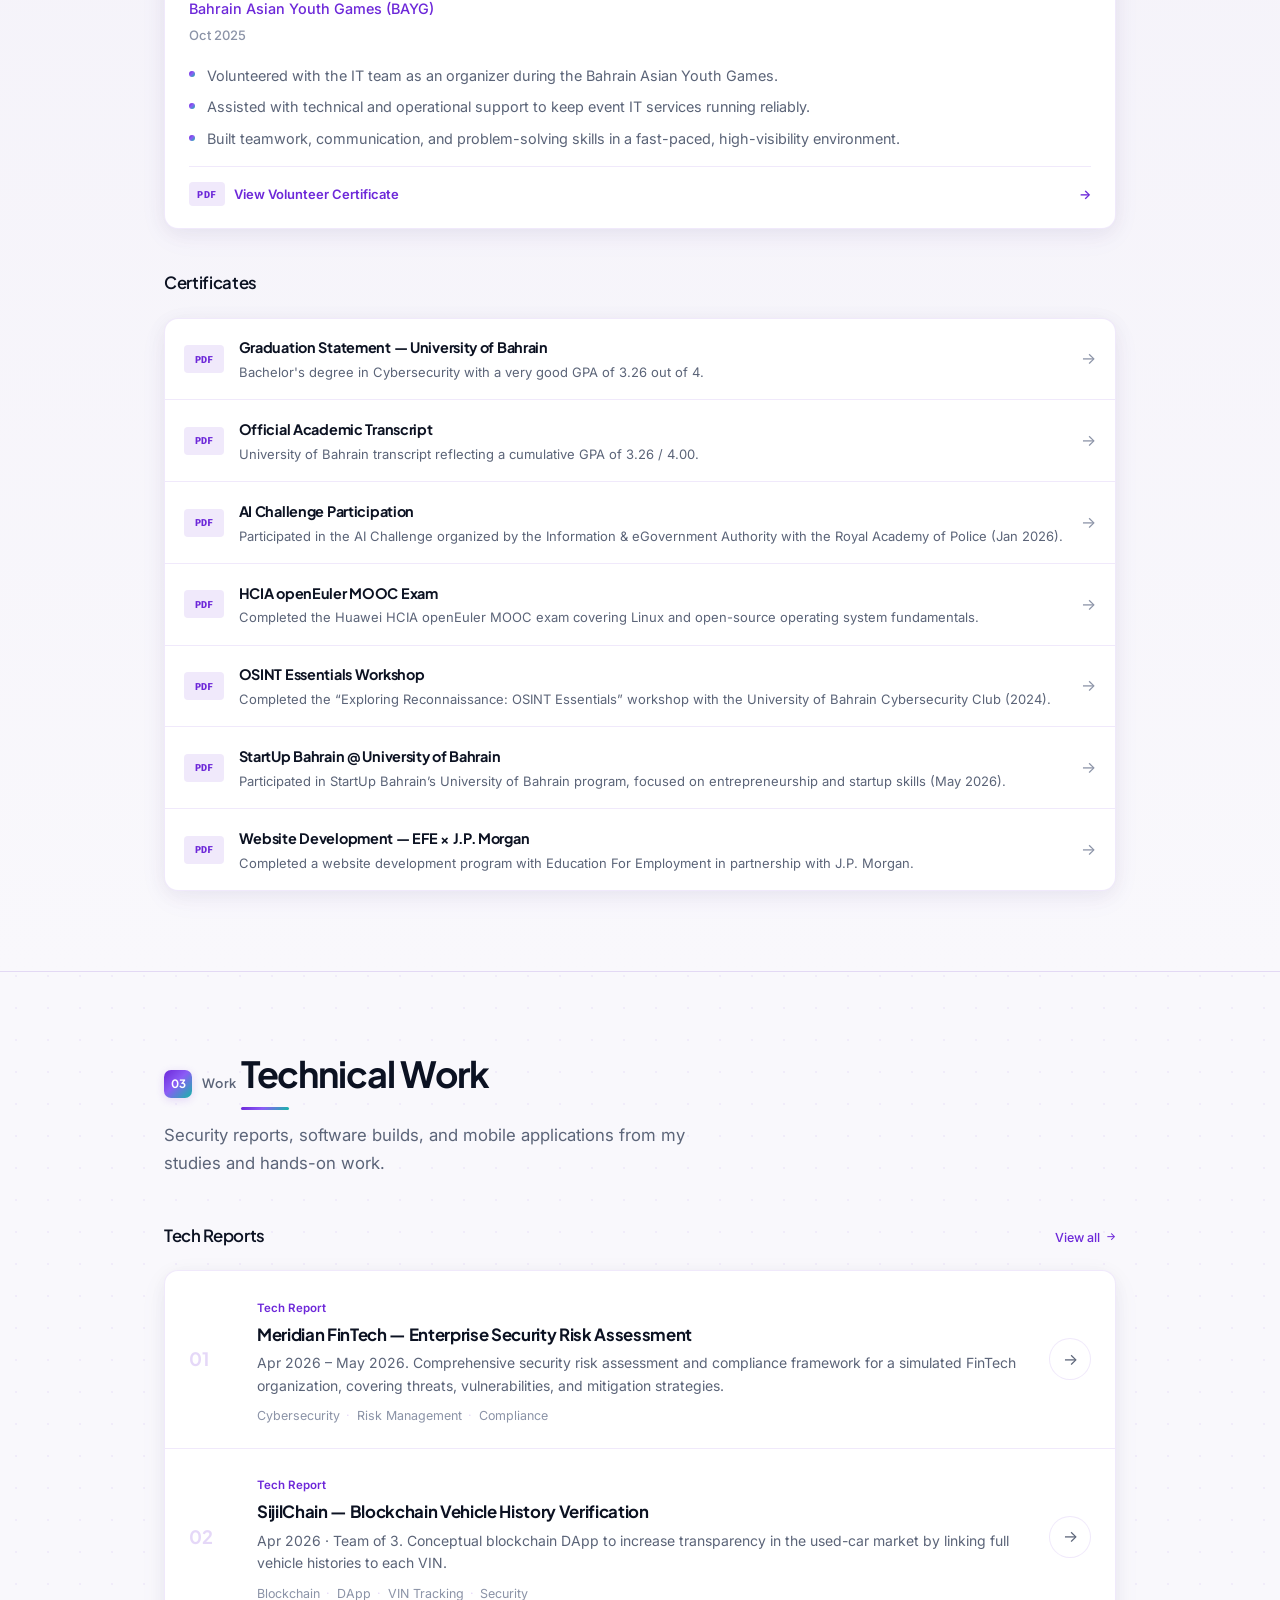
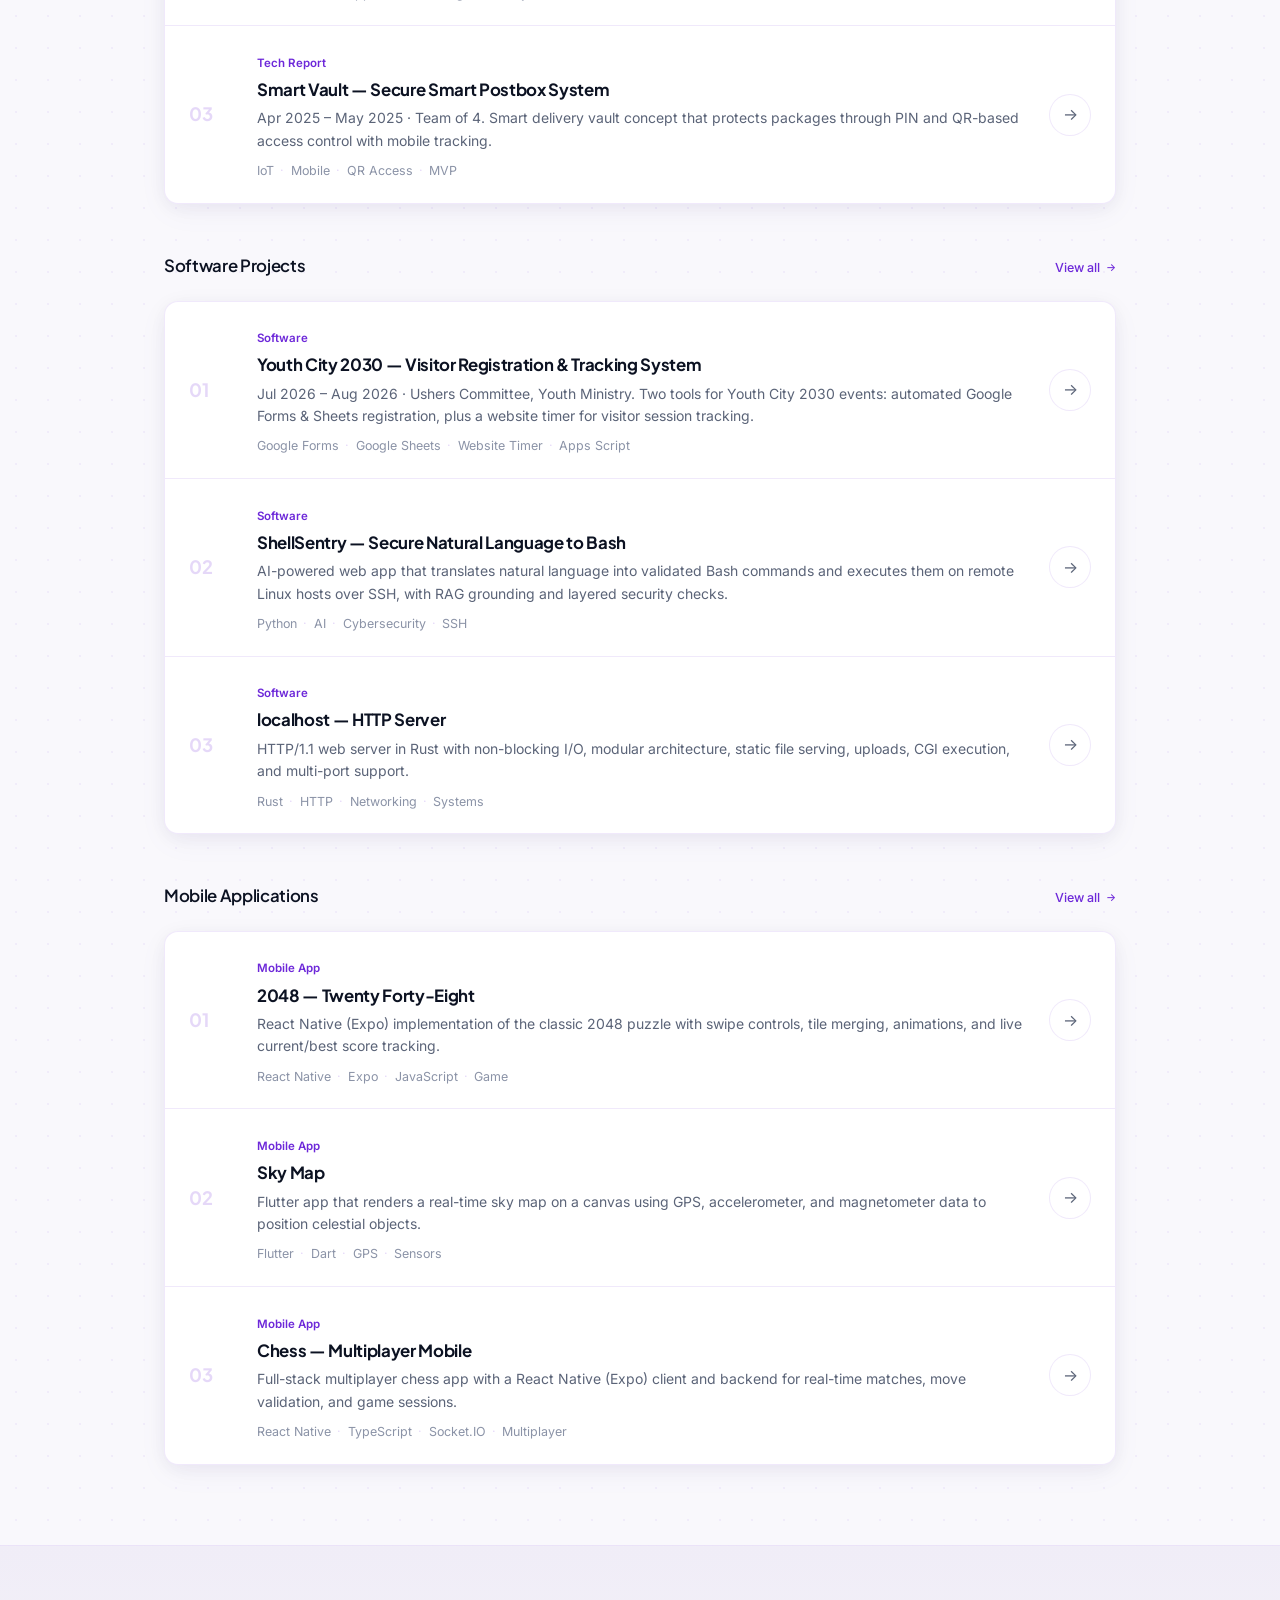
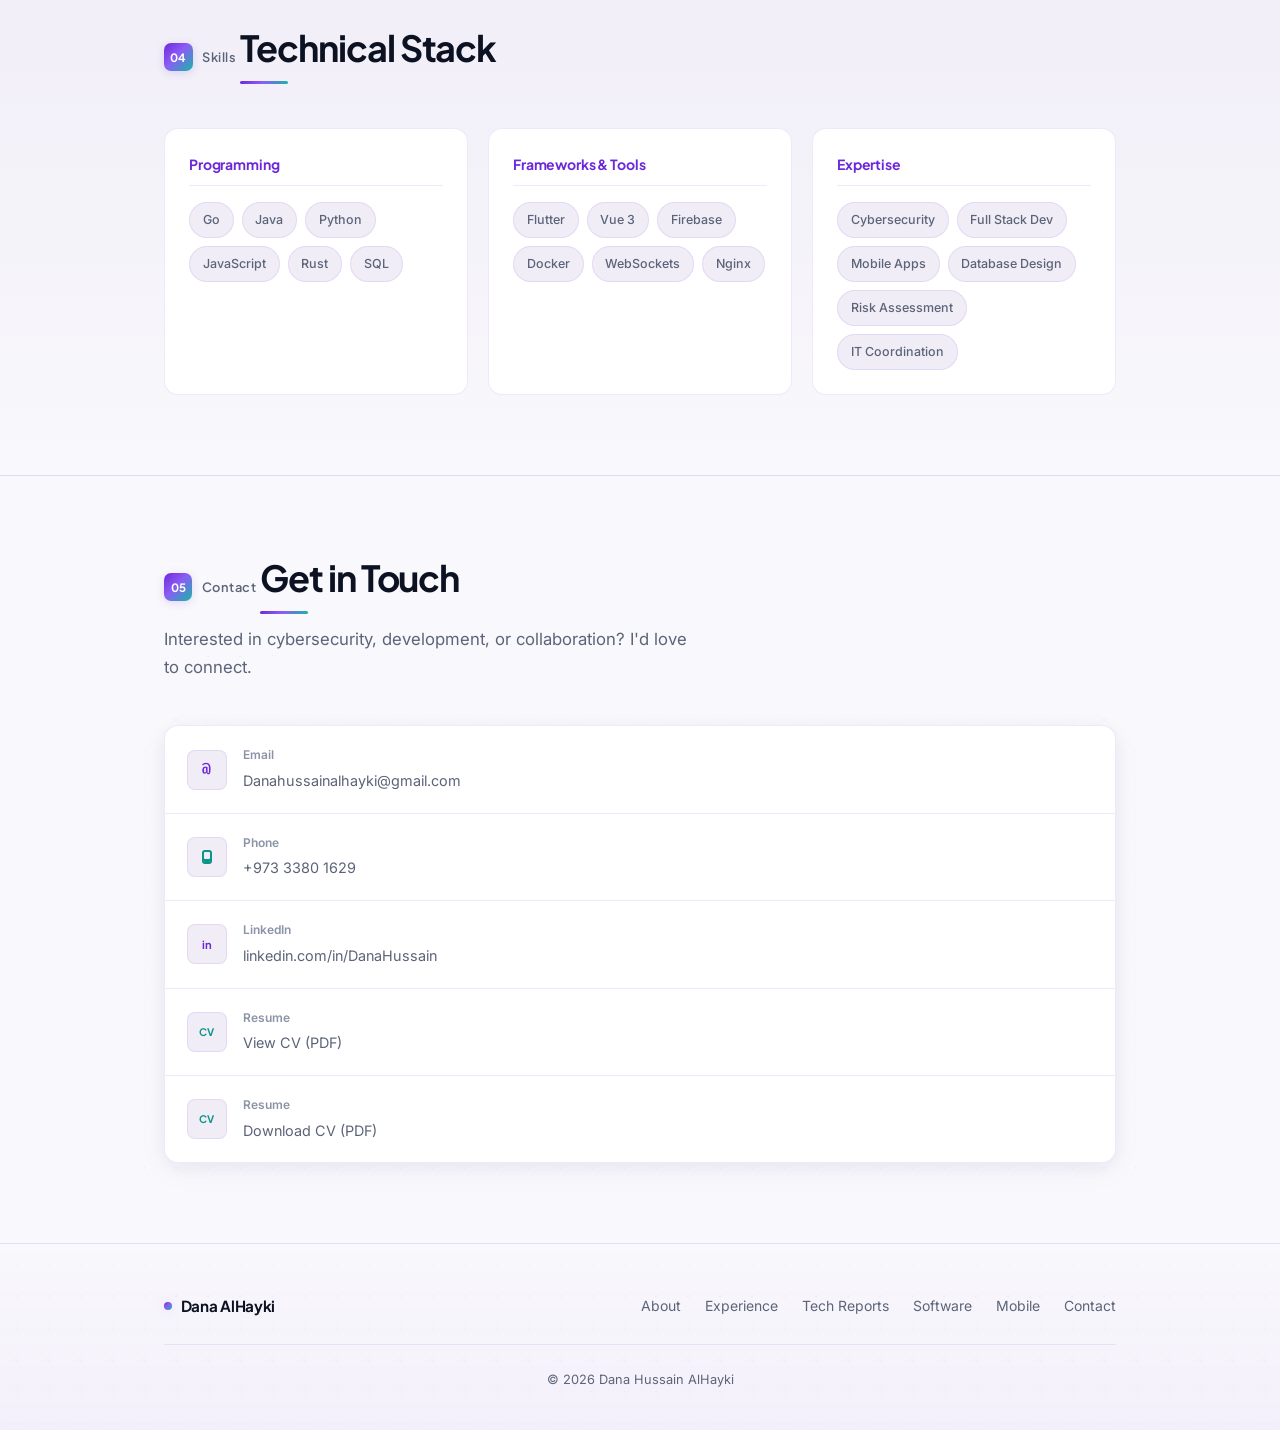
==== commit 8ab30a33: "portfolio" ====
--- a/index.html
+++ b/index.html
@@ -6,34 +6,36 @@
   <meta name="description" content="Dana Hussain AlHayki — Cybersecurity student and Full Stack Developer. Projects in secure software, mobile apps, and enterprise risk assessment.">
   <meta name="theme-color" content="#f9f8fc">
   <title>Dana Hussain AlHayki — Portfolio</title>
-  <script src="theme.js"></script>
+    <script src="theme.js"></script>
+  <script src="i18n.js"></script>
   <link rel="stylesheet" href="style.css">
   <link rel="preconnect" href="https://fonts.googleapis.com">
   <link rel="preconnect" href="https://fonts.gstatic.com" crossorigin>
-  <link href="https://fonts.googleapis.com/css2?family=Fira+Code:wght@400;500&family=Inter:wght@400;500;600;700&family=Plus+Jakarta+Sans:wght@500;600;700&display=swap" rel="stylesheet">
+  <link href="https://fonts.googleapis.com/css2?family=Fira+Code:wght@400;500&family=Inter:wght@400;500;600;700&family=Plus+Jakarta+Sans:wght@500;600;700&family=IBM+Plex+Sans+Arabic:wght@400;500;600;700&display=swap" rel="stylesheet">
 </head>
 <body data-page="home">
   <header class="site-header">
     <div class="scroll-progress" id="scroll-progress" aria-hidden="true"></div>
-    <nav class="nav" aria-label="Main navigation">
+    <nav class="nav" aria-label="Main navigation" data-i18n-aria="nav.aria">
       <a href="index.html" class="nav-logo"><span class="logo-mark" aria-hidden="true"></span> Dana AlHayki</a>
       <div class="nav-links-wrap">
         <ul class="nav-links">
-          <li><a href="index.html#about" data-nav="home">About</a></li>
-          <li><a href="index.html#experience" data-nav="home">Experience</a></li>
-          <li><a href="reports.html" data-nav="reports">Tech Reports</a></li>
-          <li><a href="coding.html" data-nav="coding">Software</a></li>
-          <li><a href="mobile.html" data-nav="mobile">Mobile</a></li>
-          <li><a href="index.html#skills" data-nav="home">Skills</a></li>
-          <li><a href="index.html#contact" data-nav="home">Contact</a></li>
+          <li><a href="index.html#about" data-nav="home" data-i18n="nav.about">About</a></li>
+          <li><a href="index.html#experience" data-nav="home" data-i18n="nav.experience">Experience</a></li>
+          <li><a href="reports.html" data-nav="reports" data-i18n="nav.reports">Tech Reports</a></li>
+          <li><a href="coding.html" data-nav="coding" data-i18n="nav.software">Software</a></li>
+          <li><a href="mobile.html" data-nav="mobile" data-i18n="nav.mobile">Mobile</a></li>
+          <li><a href="index.html#skills" data-nav="home" data-i18n="nav.skills">Skills</a></li>
+          <li><a href="index.html#contact" data-nav="home" data-i18n="nav.contact">Contact</a></li>
         </ul>
       </div>
       <div class="nav-end">
-        <button type="button" class="theme-toggle" aria-label="Switch theme" title="Toggle theme">
+        <button type="button" class="lang-toggle" data-i18n-aria="lang.aria" data-i18n-title="lang.aria" aria-label="Switch to Arabic" title="Switch to Arabic">عربي</button>
+        <button type="button" class="theme-toggle" data-i18n-aria="theme.toggle" data-i18n-title="theme.toggle" aria-label="Switch theme" title="Toggle theme">
           <span class="theme-icon theme-icon-sun" aria-hidden="true">☀</span>
           <span class="theme-icon theme-icon-moon" aria-hidden="true">☽</span>
         </button>
-        <button class="nav-toggle" aria-label="Toggle menu" aria-expanded="false">
+        <button class="nav-toggle" data-i18n-aria="menu.toggle" aria-label="Toggle menu" aria-expanded="false">
           <span></span><span></span><span></span>
         </button>
       </div>
@@ -47,12 +49,12 @@
           <div class="hero-inner">
             <div class="hero-badge">
               <span class="status-dot" aria-hidden="true"></span>
-              Open to opportunities
-            </div>
-            <p class="hero-greeting">Hello, I'm <em>Dana Hussain AlHayki</em></p>
-            <h1 class="hero-title">Securing systems, <span class="text-gradient">building software</span> that scales</h1>
-            <p class="hero-subtitle">Cybersecurity &amp; Full Stack Developer</p>
-            <p class="hero-description">
+              <span data-i18n="hero.badge">Open to opportunities</span>
+            </div>
+            <p class="hero-greeting" data-i18n-html="hero.greeting">Hello, I'm <em>Dana Hussain AlHayki</em></p>
+            <h1 class="hero-title" data-i18n-html="hero.title">Securing systems, <span class="text-gradient">building software</span> that scales</h1>
+            <p class="hero-subtitle" data-i18n="hero.subtitle">Cybersecurity &amp; Full Stack Developer</p>
+            <p class="hero-description" data-i18n="hero.description">
                A dynamic and dedicated IT professional with a passion for technology that knows no bounds.
               Completed a Bachelor’s degree in Cybersecurity and a Diploma in Full Stack Development, mastering 
               complex programming languages while engaging deeply in the evolving realm of cybersecurity. With 
@@ -60,8 +62,10 @@
               specialist, driven by enthusiasm and determination to carve a confident and innovative career path.
             </p>
             <div class="hero-actions">
-              <a href="reports.html" class="btn btn-primary">Tech Reports</a>
-              <a href="coding.html" class="btn btn-secondary">Software Projects</a>
+              <a href="reports.html" class="btn btn-primary" data-i18n="hero.btn.reports">Tech Reports</a>
+              <a href="coding.html" class="btn btn-secondary" data-i18n="hero.btn.software">Software Projects</a>
+              <a href="assets/Dana%20Alhayki%20Resume.pdf" class="btn btn-secondary" target="_blank" rel="noopener noreferrer" data-i18n="hero.btn.viewCv">View CV</a>
+              <a href="assets/Dana%20Alhayki%20Resume.pdf" class="btn btn-secondary" download="Dana_Alhayki_Resume.pdf" data-i18n="hero.btn.downloadCv">Download CV</a>
             </div>
           </div>
           <aside class="hero-panel reveal">
@@ -93,7 +97,7 @@
               </div>
             </div>
             <div class="hero-stats" id="hero-stats">
-              <div class="hero-stats-bar" id="hero-stats-bar" role="img" aria-label="Project breakdown">
+              <div class="hero-stats-bar" id="hero-stats-bar" role="img" aria-label="Project breakdown" data-i18n-aria="hero.stats.aria">
                 <span class="hero-stats-seg hero-stats-seg--reports"></span>
                 <span class="hero-stats-seg hero-stats-seg--coding"></span>
                 <span class="hero-stats-seg hero-stats-seg--mobile"></span>
@@ -101,22 +105,22 @@
               <ul class="hero-stats-list">
                 <li class="hero-stats-item">
                   <span class="hero-stats-dot hero-stats-dot--reports" aria-hidden="true"></span>
-                  <span class="hero-stats-name">Tech Reports</span>
+                  <span class="hero-stats-name" data-i18n="hero.stat.reports">Tech Reports</span>
                   <strong id="stat-reports" class="hero-stats-count">—</strong>
                 </li>
                 <li class="hero-stats-item">
                   <span class="hero-stats-dot hero-stats-dot--coding" aria-hidden="true"></span>
-                  <span class="hero-stats-name">Software</span>
+                  <span class="hero-stats-name" data-i18n="hero.stat.software">Software</span>
                   <strong id="stat-coding" class="hero-stats-count">—</strong>
                 </li>
                 <li class="hero-stats-item">
                   <span class="hero-stats-dot hero-stats-dot--mobile" aria-hidden="true"></span>
-                  <span class="hero-stats-name">Mobile</span>
+                  <span class="hero-stats-name" data-i18n="hero.stat.mobile">Mobile</span>
                   <strong id="stat-mobile" class="hero-stats-count">—</strong>
                 </li>
               </ul>
               <div class="hero-stats-total">
-                <span>Total projects</span>
+                <span data-i18n="hero.stat.total">Total projects</span>
                 <strong id="stat-total">—</strong>
               </div>
             </div>
@@ -128,42 +132,43 @@
     <section id="about" class="section">
       <div class="container">
         <div class="section-header reveal">
-          <p class="section-label"><span class="section-num">01</span> About</p>
-          <h2 class="section-title">Technical background</h2>
+          <p class="section-label"><span class="section-num">01</span> <span data-i18n="about.label">About</span></p>
+          <h2 class="section-title" data-i18n="about.title">Technical background</h2>
         </div>
         <div class="about-grid">
           <div class="about-photo-col reveal">
             <div class="about-photo-frame">
               <img src="assets/profile.webp" alt="Dana Hussain AlHayki" class="about-photo" width="240" height="300" loading="lazy">
             </div>
-            <p class="about-photo-caption"><span class="status-dot" aria-hidden="true"></span> Arad, Muharraq · Bahrain</p>
+            <p class="about-photo-caption"><span class="status-dot" aria-hidden="true"></span> <span data-i18n="about.location">Arad, Muharraq · Bahrain</span></p>
           </div>
           <div class="about-right">
             <div class="about-content reveal">
-              <p>
+              <p data-i18n="about.p1">
                 I'm a dynamic and dedicated IT professional with a passion for technology spanning
                 cybersecurity, full stack development, and mobile applications. I combine hands-on
                 engineering with a strong foundation in networking, information systems, and
                 computer science.
               </p>
-              <p>
-                Currently earned a Bachelor's in Cybersecurity at the University of Bahrain and a
-                Full Stack &amp; Mobile Development diploma at Reboot01. I've volunteered at the
-                Arab International CyberSecurity Conference (AICS) and BAYG as part of the IT team.
+              <p data-i18n="about.p2">
+                Earned a Bachelor's in Cybersecurity at the University of Bahrain with a very good
+                GPA of 3.26 out of 4, and a Full Stack &amp; Mobile Development diploma at Reboot01.
+                I've volunteered at the Arab International CyberSecurity Conference (AICS) and BAYG
+                as part of the IT team.
               </p>
             </div>
             <div class="about-highlights">
               <div class="about-highlight reveal" data-num="01">
-                <h4>Cybersecurity</h4>
-                <p>Risk assessment, secure software development, and enterprise compliance frameworks.</p>
+                <h4 data-i18n="about.h1.title">Cybersecurity</h4>
+                <p data-i18n="about.h1.desc">Risk assessment, secure software development, and enterprise compliance frameworks.</p>
               </div>
               <div class="about-highlight reveal" data-num="02">
-                <h4>Full Stack Development</h4>
-                <p>REST APIs, real-time systems, database design, and containerized deployments.</p>
+                <h4 data-i18n="about.h2.title">Full Stack Development</h4>
+                <p data-i18n="about.h2.desc">REST APIs, real-time systems, database design, and containerized deployments.</p>
               </div>
               <div class="about-highlight reveal" data-num="03">
-                <h4>Mobile &amp; AI Security</h4>
-                <p>Flutter apps with E2EE, plus AI-powered tools like secure command execution platforms.</p>
+                <h4 data-i18n="about.h3.title">Mobile &amp; AI Security</h4>
+                <p data-i18n="about.h3.desc">Flutter apps with E2EE, plus AI-powered tools like secure command execution platforms.</p>
               </div>
             </div>
           </div>
@@ -174,58 +179,153 @@
     <section id="experience" class="section section-alt">
       <div class="container">
         <div class="section-header reveal">
-          <p class="section-label"><span class="section-num">02</span> Experience</p>
-          <h2 class="section-title">Training &amp; Volunteering</h2>
-          <p class="section-intro">Professional training, public-sector experience, and volunteer work at major cybersecurity and sporting events in Bahrain.</p>
+          <p class="section-label"><span class="section-num">02</span> <span data-i18n="exp.label">Experience</span></p>
+          <h2 class="section-title" data-i18n="exp.title">Training &amp; Volunteering</h2>
+          <p class="section-intro" data-i18n="exp.intro">Professional training, certificates, public-sector experience, and volunteer work supporting major events and community programs in Bahrain.</p>
         </div>
         <div class="experience-list">
           <article class="experience-item reveal">
             <div class="experience-header">
               <div>
-                <h3 class="experience-role">Information Technology Intern</h3>
-                <p class="experience-org">Ministry of Interior</p>
-                <p class="experience-date">Jun 2026 – Aug 2026</p>
-              </div>
-              <span class="experience-badge">Training</span>
+                <h3 class="experience-role" data-i18n="exp.moi.role">Information Technology Intern</h3>
+                <p class="experience-org" data-i18n="exp.moi.org">Ministry of Interior</p>
+                <p class="experience-date" data-i18n="exp.moi.date">Jun 2026 – Aug 2026</p>
+              </div>
+              <span class="experience-badge" data-i18n="exp.badge.training">Training</span>
             </div>
             <ul class="experience-points">
-              <li>Contributed to day-to-day administrative and operational activities within a government institution.</li>
-              <li>Helped organize, review, and maintain official documentation and institutional records.</li>
-              <li>Built familiarity with formal processes, compliance requirements, and public-sector workplace standards.</li>
-              <li>Supported the preparation, formatting, and handling of official correspondence and internal reports.</li>
-              <li>Strengthened attention to detail, organizational habits, and confidence working within structured workflows.</li>
-            </ul>
+              <li data-i18n="exp.moi.1">Contributed to day-to-day administrative and operational activities within a government institution.</li>
+              <li data-i18n="exp.moi.2">Helped organize, review, and maintain official documentation and institutional records.</li>
+              <li data-i18n="exp.moi.3">Built familiarity with formal processes, compliance requirements, and public-sector workplace standards.</li>
+              <li data-i18n="exp.moi.4">Supported the preparation, formatting, and handling of official correspondence and internal reports.</li>
+              <li data-i18n="exp.moi.5">Strengthened attention to detail, organizational habits, and confidence working within structured workflows.</li>
+            </ul>
+            <a href="assets/training.pdf" class="experience-cert-link" target="_blank" rel="noopener noreferrer">
+              <span class="certificate-icon" aria-hidden="true">PDF</span>
+              <span data-i18n="exp.moi.cert">View Training Certificate</span>
+              <span class="link-arrow" aria-hidden="true">→</span>
+            </a>
           </article>
           <article class="experience-item reveal">
             <div class="experience-header">
               <div>
-                <h3 class="experience-role">Workshop Organizer</h3>
-                <p class="experience-org">Arab International CyberSecurity Conference &amp; Exhibition (AICS)</p>
-                <p class="experience-date">Nov 2025</p>
-              </div>
-              <span class="experience-badge experience-badge--volunteer">Volunteering</span>
+                <h3 class="experience-role" data-i18n="exp.yc.role">Ushers Committee Organizer</h3>
+                <p class="experience-org" data-i18n="exp.yc.org">Youth City 2030</p>
+                <p class="experience-date" data-i18n="exp.yc.date">Jul 2026 – Aug 2026</p>
+              </div>
+              <span class="experience-badge experience-badge--volunteer" data-i18n="exp.badge.volunteer">Volunteering</span>
             </div>
             <ul class="experience-points">
-              <li>Volunteered as an organizer for the University of Bahrain workshop at a major regional cybersecurity conference.</li>
-              <li>Supported workshop coordination, on-site logistics, and smooth delivery of conference programming.</li>
-              <li>Gained exposure to professional cybersecurity events, networking, and large-scale event operations.</li>
-            </ul>
+              <li data-i18n="exp.yc.1">Coordinated ushering operations for Youth City 2030 events, supporting on-site visitor flow and committee activities.</li>
+              <li data-i18n="exp.yc.2">Built digital tools to automate visitor registration and tracking, cutting down manual administrative work.</li>
+              <li data-i18n="exp.yc.3">Designed a Google Forms registration workflow with Google Sheets and Apps Script to manage daily ticket capacity and keep registration records up to date.</li>
+              <li data-i18n="exp.yc.4">Developed a privacy-focused visitor tracking system using unique IDs, with live occupancy monitoring, 45-minute session timers, interactive visitor cards, and automated remaining-time and overtime alerts.</li>
+            </ul>
+            <a href="assets/youth%20city.webp" class="experience-cert-link" target="_blank" rel="noopener noreferrer">
+              <span class="certificate-icon" aria-hidden="true">IMG</span>
+              <span data-i18n="exp.yc.cert">View Volunteer Certificate</span>
+              <span class="link-arrow" aria-hidden="true">→</span>
+            </a>
           </article>
           <article class="experience-item reveal">
             <div class="experience-header">
               <div>
-                <h3 class="experience-role">IT Team Organizer</h3>
-                <p class="experience-org">Bahrain Asian Youth Games (BAYG)</p>
-                <p class="experience-date">Oct 2025</p>
-              </div>
-              <span class="experience-badge experience-badge--volunteer">Volunteering</span>
+                <h3 class="experience-role" data-i18n="exp.aics.role">Workshop Organizer</h3>
+                <p class="experience-org" data-i18n="exp.aics.org">Arab International CyberSecurity Conference &amp; Exhibition (AICS)</p>
+                <p class="experience-date" data-i18n="exp.aics.date">Nov 2025</p>
+              </div>
+              <span class="experience-badge experience-badge--volunteer" data-i18n="exp.badge.volunteer">Volunteering</span>
             </div>
             <ul class="experience-points">
-              <li>Volunteered with the IT team as an organizer during the Bahrain Asian Youth Games.</li>
-              <li>Assisted with technical and operational support to keep event IT services running reliably.</li>
-              <li>Built teamwork, communication, and problem-solving skills in a fast-paced, high-visibility environment.</li>
+              <li data-i18n="exp.aics.1">Volunteered as an organizer for the University of Bahrain workshop at a major regional cybersecurity conference.</li>
+              <li data-i18n="exp.aics.2">Supported workshop coordination, on-site logistics, and smooth delivery of conference programming.</li>
+              <li data-i18n="exp.aics.3">Gained exposure to professional cybersecurity events, networking, and large-scale event operations.</li>
             </ul>
           </article>
+          <article class="experience-item reveal">
+            <div class="experience-header">
+              <div>
+                <h3 class="experience-role" data-i18n="exp.bayg.role">IT Team Organizer</h3>
+                <p class="experience-org" data-i18n="exp.bayg.org">Bahrain Asian Youth Games (BAYG)</p>
+                <p class="experience-date" data-i18n="exp.bayg.date">Oct 2025</p>
+              </div>
+              <span class="experience-badge experience-badge--volunteer" data-i18n="exp.badge.volunteer">Volunteering</span>
+            </div>
+            <ul class="experience-points">
+              <li data-i18n="exp.bayg.1">Volunteered with the IT team as an organizer during the Bahrain Asian Youth Games.</li>
+              <li data-i18n="exp.bayg.2">Assisted with technical and operational support to keep event IT services running reliably.</li>
+              <li data-i18n="exp.bayg.3">Built teamwork, communication, and problem-solving skills in a fast-paced, high-visibility environment.</li>
+            </ul>
+            <a href="assets/Dana%20hussain%20alhayki%202.pdf" class="experience-cert-link" target="_blank" rel="noopener noreferrer">
+              <span class="certificate-icon" aria-hidden="true">PDF</span>
+              <span data-i18n="exp.bayg.cert">View Volunteer Certificate</span>
+              <span class="link-arrow" aria-hidden="true">→</span>
+            </a>
+          </article>
+        </div>
+
+        <div class="certificates-block reveal">
+          <div class="category-header">
+            <h3 class="category-title" data-i18n="cert.title">Certificates</h3>
+          </div>
+          <div class="certificates-list">
+            <a  class="certificate-item" target="_blank" rel="noopener noreferrer">
+              <span class="certificate-icon" aria-hidden="true">PDF</span>
+              <span class="certificate-body">
+                <span class="certificate-title" data-i18n="cert.grad.title">Graduation Statement — University of Bahrain</span>
+                <span class="certificate-desc" data-i18n="cert.grad.desc">Bachelor's degree in Cybersecurity with a very good GPA of 3.26 out of 4.</span>
+              </span>
+              <span class="link-arrow" aria-hidden="true">→</span>
+            </a>
+            <a  class="certificate-item" target="_blank" rel="noopener noreferrer">
+              <span class="certificate-icon" aria-hidden="true">PDF</span>
+              <span class="certificate-body">
+                <span class="certificate-title" data-i18n="cert.transcript.title">Official Academic Transcript</span>
+                <span class="certificate-desc" data-i18n="cert.transcript.desc">University of Bahrain transcript reflecting a cumulative GPA of 3.26 / 4.00.</span>
+              </span>
+              <span class="link-arrow" aria-hidden="true">→</span>
+            </a>
+            <a href="assets/AI_Challenge_Certificate_under_1MB.pdf" class="certificate-item" target="_blank" rel="noopener noreferrer">
+              <span class="certificate-icon" aria-hidden="true">PDF</span>
+              <span class="certificate-body">
+                <span class="certificate-title" data-i18n="cert.ai.title">AI Challenge Participation</span>
+                <span class="certificate-desc" data-i18n="cert.ai.desc">Participated in the AI Challenge organized by the Information &amp; eGovernment Authority with the Royal Academy of Police (Jan 2026).</span>
+              </span>
+              <span class="link-arrow" aria-hidden="true">→</span>
+            </a>
+            <a href="assets/Hcia%20OpenEuler%20MOOC%20Exam.pdf" class="certificate-item" target="_blank" rel="noopener noreferrer">
+              <span class="certificate-icon" aria-hidden="true">PDF</span>
+              <span class="certificate-body">
+                <span class="certificate-title" data-i18n="cert.hcia.title">HCIA openEuler MOOC Exam</span>
+                <span class="certificate-desc" data-i18n="cert.hcia.desc">Completed the Huawei HCIA openEuler MOOC exam covering Linux and open-source operating system fundamentals.</span>
+              </span>
+              <span class="link-arrow" aria-hidden="true">→</span>
+            </a>
+            <a href="assets/Dana%20Hussain%20Alhayki.pdf" class="certificate-item" target="_blank" rel="noopener noreferrer">
+              <span class="certificate-icon" aria-hidden="true">PDF</span>
+              <span class="certificate-body">
+                <span class="certificate-title" data-i18n="cert.osint.title">OSINT Essentials Workshop</span>
+                <span class="certificate-desc" data-i18n="cert.osint.desc">Completed the “Exploring Reconnaissance: OSINT Essentials” workshop with the University of Bahrain Cybersecurity Club (2024).</span>
+              </span>
+              <span class="link-arrow" aria-hidden="true">→</span>
+            </a>
+            <a href="assets/startup-bahrain-uob-dana-alhayki.pdf" class="certificate-item" target="_blank" rel="noopener noreferrer">
+              <span class="certificate-icon" aria-hidden="true">PDF</span>
+              <span class="certificate-body">
+                <span class="certificate-title" data-i18n="cert.startup.title">StartUp Bahrain @ University of Bahrain</span>
+                <span class="certificate-desc" data-i18n="cert.startup.desc">Participated in StartUp Bahrain’s University of Bahrain program, focused on entrepreneurship and startup skills (May 2026).</span>
+              </span>
+              <span class="link-arrow" aria-hidden="true">→</span>
+            </a>
+            <a href="assets/Jp%20morgam%20web%20devlopment.pdf" class="certificate-item" target="_blank" rel="noopener noreferrer">
+              <span class="certificate-icon" aria-hidden="true">PDF</span>
+              <span class="certificate-body">
+                <span class="certificate-title" data-i18n="cert.jp.title">Website Development — EFE × J.P. Morgan</span>
+                <span class="certificate-desc" data-i18n="cert.jp.desc">Completed a website development program with Education For Employment in partnership with J.P. Morgan.</span>
+              </span>
+              <span class="link-arrow" aria-hidden="true">→</span>
+            </a>
+          </div>
         </div>
       </div>
     </section>
@@ -233,38 +333,38 @@
     <section id="projects" class="section">
       <div class="container">
         <div class="section-header reveal">
-          <p class="section-label"><span class="section-num">03</span> Work</p>
-          <h2 class="section-title">Technical Work</h2>
-          <p class="section-intro">Security reports, software builds, and mobile applications from my studies and hands-on work.</p>
+          <p class="section-label"><span class="section-num">03</span> <span data-i18n="work.label">Work</span></p>
+          <h2 class="section-title" data-i18n="work.title">Technical Work</h2>
+          <p class="section-intro" data-i18n="work.intro">Security reports, software builds, and mobile applications from my studies and hands-on work.</p>
         </div>
 
         <div class="project-category reveal">
           <div class="category-header">
-            <h3 class="category-title">Tech Reports</h3>
-            <a href="reports.html" class="view-all-link">View all <span class="link-arrow" aria-hidden="true">→</span></a>
+            <h3 class="category-title" data-i18n="work.reports">Tech Reports</h3>
+            <a href="reports.html" class="view-all-link"><span data-i18n="work.viewAll">View all</span> <span class="link-arrow" aria-hidden="true">→</span></a>
           </div>
           <div id="report-projects" class="projects-grid" aria-live="polite">
-            <p class="loading">Loading projects…</p>
+            <p class="loading" data-i18n="loading.projects">Loading projects…</p>
           </div>
         </div>
 
         <div class="project-category reveal">
           <div class="category-header">
-            <h3 class="category-title">Software Projects</h3>
-            <a href="coding.html" class="view-all-link">View all <span class="link-arrow" aria-hidden="true">→</span></a>
+            <h3 class="category-title" data-i18n="work.software">Software Projects</h3>
+            <a href="coding.html" class="view-all-link"><span data-i18n="work.viewAll">View all</span> <span class="link-arrow" aria-hidden="true">→</span></a>
           </div>
           <div id="coding-projects" class="projects-grid" aria-live="polite">
-            <p class="loading">Loading projects…</p>
+            <p class="loading" data-i18n="loading.projects">Loading projects…</p>
           </div>
         </div>
 
         <div class="project-category reveal">
           <div class="category-header">
-            <h3 class="category-title">Mobile Applications</h3>
-            <a href="mobile.html" class="view-all-link">View all <span class="link-arrow" aria-hidden="true">→</span></a>
+            <h3 class="category-title" data-i18n="work.mobile">Mobile Applications</h3>
+            <a href="mobile.html" class="view-all-link"><span data-i18n="work.viewAll">View all</span> <span class="link-arrow" aria-hidden="true">→</span></a>
           </div>
           <div id="mobile-projects" class="projects-grid" aria-live="polite">
-            <p class="loading">Loading projects…</p>
+            <p class="loading" data-i18n="loading.projects">Loading projects…</p>
           </div>
         </div>
       </div>
@@ -273,12 +373,12 @@
     <section id="skills" class="section section-alt">
       <div class="container">
         <div class="section-header reveal">
-          <p class="section-label"><span class="section-num">04</span> Skills</p>
-          <h2 class="section-title">Technical Stack</h2>
+          <p class="section-label"><span class="section-num">04</span> <span data-i18n="skills.label">Skills</span></p>
+          <h2 class="section-title" data-i18n="skills.title">Technical Stack</h2>
         </div>
         <div class="skills-grid">
           <div class="skill-group reveal">
-            <h3>Programming</h3>
+            <h3 data-i18n="skills.programming">Programming</h3>
             <ul class="skill-tags">
               <li>Go</li>
               <li>Java</li>
@@ -289,7 +389,7 @@
             </ul>
           </div>
           <div class="skill-group reveal">
-            <h3>Frameworks &amp; Tools</h3>
+            <h3 data-i18n="skills.frameworks">Frameworks &amp; Tools</h3>
             <ul class="skill-tags">
               <li>Flutter</li>
               <li>Vue 3</li>
@@ -300,14 +400,14 @@
             </ul>
           </div>
           <div class="skill-group reveal">
-            <h3>Expertise</h3>
+            <h3 data-i18n="skills.expertise">Expertise</h3>
             <ul class="skill-tags">
-              <li>Cybersecurity</li>
-              <li>Full Stack Dev</li>
-              <li>Mobile Apps</li>
-              <li>Database Design</li>
-              <li>Risk Assessment</li>
-              <li>IT Coordination</li>
+              <li data-i18n="skills.cyber">Cybersecurity</li>
+              <li data-i18n="skills.fullstack">Full Stack Dev</li>
+              <li data-i18n="skills.mobile">Mobile Apps</li>
+              <li data-i18n="skills.db">Database Design</li>
+              <li data-i18n="skills.risk">Risk Assessment</li>
+              <li data-i18n="skills.it">IT Coordination</li>
             </ul>
           </div>
         </div>
@@ -317,15 +417,15 @@
     <section id="contact" class="section">
       <div class="container">
         <div class="section-header reveal">
-          <p class="section-label"><span class="section-num">05</span> Contact</p>
-          <h2 class="section-title">Get in Touch</h2>
-          <p class="section-intro">Interested in cybersecurity, development, or collaboration? I'd love to connect.</p>
+          <p class="section-label"><span class="section-num">05</span> <span data-i18n="contact.label">Contact</span></p>
+          <h2 class="section-title" data-i18n="contact.title">Get in Touch</h2>
+          <p class="section-intro" data-i18n="contact.intro">Interested in cybersecurity, development, or collaboration? I'd love to connect.</p>
         </div>
         <div class="contact-grid reveal">
           <a href="mailto:Danahussainalhayki@gmail.com" class="contact-link">
             <span class="contact-icon contact-icon--email" aria-hidden="true"></span>
             <span class="contact-details">
-              <span class="contact-label">Email</span>
+              <span class="contact-label" data-i18n="contact.email">Email</span>
               <span class="contact-value">Danahussainalhayki@gmail.com</span>
             </span>
             <span class="link-arrow" aria-hidden="true">→</span>
@@ -333,7 +433,7 @@
           <a href="tel:+97333801629" class="contact-link">
             <span class="contact-icon contact-icon--phone" aria-hidden="true"></span>
             <span class="contact-details">
-              <span class="contact-label">Phone</span>
+              <span class="contact-label" data-i18n="contact.phone">Phone</span>
               <span class="contact-value">+973 3380 1629</span>
             </span>
             <span class="link-arrow" aria-hidden="true">→</span>
@@ -341,11 +441,27 @@
           <a href="https://linkedin.com/in/dana-hussain-27a299295" target="_blank" rel="noopener noreferrer" class="contact-link">
             <span class="contact-icon contact-icon--linkedin" aria-hidden="true"></span>
             <span class="contact-details">
-              <span class="contact-label">LinkedIn</span>
+              <span class="contact-label" data-i18n="contact.linkedin">LinkedIn</span>
               <span class="contact-value">linkedin.com/in/DanaHussain</span>
             </span>
             <span class="link-arrow" aria-hidden="true">→</span>
           </a>
+          <a href="assets/Dana%20Alhayki%20Resume.pdf" class="contact-link" target="_blank" rel="noopener noreferrer">
+            <span class="contact-icon contact-icon--cv" aria-hidden="true"></span>
+            <span class="contact-details">
+              <span class="contact-label" data-i18n="contact.resume">Resume</span>
+              <span class="contact-value" data-i18n="contact.viewCv">View CV (PDF)</span>
+            </span>
+            <span class="link-arrow" aria-hidden="true">→</span>
+          </a>
+          <a href="assets/Dana%20Alhayki%20Resume.pdf" class="contact-link" download="Dana_Alhayki_Resume.pdf">
+            <span class="contact-icon contact-icon--cv" aria-hidden="true"></span>
+            <span class="contact-details">
+              <span class="contact-label" data-i18n="contact.resume">Resume</span>
+              <span class="contact-value" data-i18n="contact.downloadCv">Download CV (PDF)</span>
+            </span>
+            <span class="link-arrow" aria-hidden="true">→</span>
+          </a>
         </div>
       </div>
     </section>
@@ -355,19 +471,20 @@
     <div class="container">
       <div class="footer-inner">
         <span class="footer-brand"><span class="logo-mark" aria-hidden="true"></span> Dana AlHayki</span>
-        <ul class="footer-links">
-          <li><a href="index.html#about">About</a></li>
-          <li><a href="index.html#experience">Experience</a></li>
-          <li><a href="reports.html">Tech Reports</a></li>
-          <li><a href="coding.html">Software</a></li>
-          <li><a href="mobile.html">Mobile</a></li>
-          <li><a href="index.html#contact">Contact</a></li>
+                <ul class="footer-links">
+          <li><a href="index.html#about" data-i18n="footer.about">About</a></li>
+          <li><a href="index.html#experience" data-i18n="footer.experience">Experience</a></li>
+          <li><a href="reports.html" data-i18n="footer.reports">Tech Reports</a></li>
+          <li><a href="coding.html" data-i18n="footer.software">Software</a></li>
+          <li><a href="mobile.html" data-i18n="footer.mobile">Mobile</a></li>
+          <li><a href="index.html#contact" data-i18n="footer.contact">Contact</a></li>
         </ul>
       </div>
       <p class="footer-copy">&copy; <span id="year"></span> Dana Hussain AlHayki</p>
     </div>
   </footer>
 
+  <script src="projects-ar.js"></script>
   <script src="common.js"></script>
   <script src="script.js"></script>
 </body>
--- a/style.css
+++ b/style.css
@@ -48,8 +48,8 @@
   --max-w: 1000px;
   --header-h: 68px;
   --ease: cubic-bezier(0.22, 1, 0.36, 1);
-  --font-sans: "Inter", system-ui, sans-serif;
-  --font-display: "Plus Jakarta Sans", "Inter", system-ui, sans-serif;
+  --font-sans: "Inter", "IBM Plex Sans Arabic", system-ui, sans-serif;
+  --font-display: "Plus Jakarta Sans", "IBM Plex Sans Arabic", "Inter", system-ui, sans-serif;
   --font-mono: "Fira Code", ui-monospace, "Cascadia Code", monospace;
   --code-bg: #faf9fe;
   --code-gutter: #f0edf7;
@@ -308,7 +308,8 @@
 }
 
 .theme-toggle,
-.nav-toggle {
+.nav-toggle,
+.lang-toggle {
   display: flex;
   align-items: center;
   justify-content: center;
@@ -323,8 +324,19 @@
   transition: border-color 0.2s, background 0.2s, box-shadow 0.2s;
 }
 
+.lang-toggle {
+  width: auto;
+  min-width: 38px;
+  padding: 0 0.65rem;
+  font-family: var(--font-display);
+  font-size: 0.75rem;
+  font-weight: 600;
+  letter-spacing: 0.02em;
+}
+
 .theme-toggle:hover,
-.nav-toggle:hover {
+.nav-toggle:hover,
+.lang-toggle:hover {
   background: var(--accent-faint);
   border-color: var(--accent);
   box-shadow: 0 0 0 3px var(--accent-soft);
@@ -1191,414 +1203,68 @@
   background: var(--gradient-brand);
 }
 
-/* ---- Projects ---- */
-.category-header {
-  display: flex;
-  justify-content: space-between;
-  align-items: baseline;
-  margin-bottom: 1.25rem;
-  gap: 1rem;
-  flex-wrap: wrap;
-}
-
-.category-title {
-  font-family: var(--font-display);
-  font-size: 1.05rem;
+.experience-cert-link {
+  display: inline-flex;
+  align-items: center;
+  gap: 0.55rem;
+  margin-top: 1rem;
+  padding-top: 0.95rem;
+  border-top: 1px solid var(--border);
+  width: 100%;
+  font-size: 0.8125rem;
   font-weight: 600;
-  letter-spacing: -0.02em;
-}
-
-.view-all-link {
-  display: inline-flex;
-  align-items: center;
-  gap: 0.35rem;
-  font-family: var(--font-sans);
-  font-size: 0.78rem;
-  font-weight: 500;
   color: var(--accent);
-  transition: gap 0.2s var(--ease);
-}
-
-.view-all-link:hover { gap: 0.55rem; }
-
-.view-all-link .link-arrow {
-  font-size: 0.85em;
-  transition: transform 0.2s var(--ease);
-}
-
-.view-all-link:hover .link-arrow {
-  transform: translateX(2px);
-}
-
-.project-category + .project-category {
-  margin-top: 3rem;
-}
-
-.projects-grid {
+  transition: gap 0.2s var(--ease), color 0.2s var(--ease);
+}
+
+.experience-cert-link:hover {
+  gap: 0.7rem;
+  color: var(--accent-hover);
+}
+
+.experience-cert-link .certificate-icon {
+  min-width: 2.25rem;
+  height: 1.5rem;
+}
+
+.experience-cert-link .link-arrow {
+  margin-left: auto;
+}
+
+.certificates-block {
+  margin-top: 2.5rem;
+}
+
+.certificates-list {
   display: flex;
   flex-direction: column;
   border: 1px solid var(--border);
   border-radius: var(--radius);
-  background: var(--surface);
-  overflow: hidden;
-  box-shadow: var(--shadow-md);
-}
-
-.project-row {
-  position: relative;
-  display: grid;
-  grid-template-columns: 3rem 1fr auto;
-  gap: 0 1.25rem;
-  align-items: center;
-  padding: 1.35rem 1.5rem;
-  border-bottom: 1px solid var(--border);
-  transition: background 0.25s var(--ease);
-}
-
-.project-row:last-child { border-bottom: none; }
-
-.project-row-accent {
-  position: absolute;
-  left: 0;
-  top: 0;
-  bottom: 0;
-  width: 3px;
-  background: var(--gradient-brand);
-  opacity: 0;
-  transition: opacity 0.25s var(--ease);
-}
-
-.project-row:hover,
-.project-row:focus-within {
-  background: var(--accent-faint);
-}
-
-.project-row:hover .project-row-accent,
-.project-row:focus-within .project-row-accent {
-  opacity: 1;
-}
-
-.project-row-index {
-  font-family: var(--font-display);
-  font-size: 1.15rem;
-  font-weight: 700;
-  color: var(--border-strong);
-  line-height: 1;
-  transition: color 0.25s var(--ease);
-}
-
-.project-row:hover .project-row-index,
-.project-row:focus-within .project-row-index {
-  background: var(--gradient-brand);
-  -webkit-background-clip: text;
-  background-clip: text;
-  -webkit-text-fill-color: transparent;
-}
-
-.project-row-main {
-  min-width: 0;
-}
-
-.project-badge {
-  display: inline-block;
-  font-family: var(--font-sans);
-  font-size: 0.72rem;
-  font-weight: 600;
-  color: var(--accent);
-  margin-bottom: 0.35rem;
-  padding: 0;
-  background: none;
-  border: none;
-}
-
-.project-row-title {
-  font-family: var(--font-display);
-  font-size: 1.05rem;
-  font-weight: 700;
-  margin-bottom: 0.35rem;
-  line-height: 1.35;
-  letter-spacing: -0.02em;
-}
-
-.project-row-title a {
-  color: var(--text);
-  transition: color 0.2s var(--ease);
-}
-
-.project-row:hover .project-row-title a,
-.project-row:focus-within .project-row-title a {
-  color: var(--accent);
-}
-
-.project-row-desc {
-  font-size: 0.875rem;
-  color: var(--text-muted);
-  line-height: 1.6;
-  margin-bottom: 0.5rem;
-  display: -webkit-box;
-  -webkit-line-clamp: 2;
-  -webkit-box-orient: vertical;
-  overflow: hidden;
-}
-
-.project-tags {
-  display: flex;
-  flex-wrap: wrap;
-  align-items: center;
-  gap: 0;
-  list-style: none;
-  margin: 0;
-}
-
-.project-tags li {
-  font-family: var(--font-sans);
-  font-size: 0.78rem;
-  color: var(--text-faint);
-  padding: 0;
-  background: none;
-  border: none;
-}
-
-.project-tags li + li::before {
-  content: "·";
-  margin: 0 0.4rem;
-  color: var(--border-strong);
-}
-
-.project-row-go {
-  display: flex;
-  align-items: center;
-  justify-content: center;
-  width: 42px;
-  height: 42px;
-  border-radius: 50%;
-  border: 1px solid var(--border);
-  color: var(--text-muted);
-  background: var(--surface);
-  flex-shrink: 0;
-  transition: background 0.25s var(--ease), border-color 0.25s var(--ease), color 0.25s var(--ease), transform 0.25s var(--ease);
-}
-
-.project-row-go:hover {
-  background: var(--gradient-brand);
-  border-color: transparent;
-  color: #fff;
-  transform: scale(1.06);
-  box-shadow: 0 4px 16px var(--accent-glow);
-}
-
-[data-theme="dark"] .project-row-go:hover {
-  color: #08070d;
-}
-
-.project-row:hover .project-row-go {
-  border-color: var(--border-strong);
-}
-
-.link-arrow {
-  display: inline-block;
-  transition: transform 0.2s var(--ease);
-}
-
-.project-link:hover .link-arrow,
-.contact-link:hover .link-arrow {
-  transform: translateX(3px);
-}
-
-/* Detail page badge (pill style) */
-.project-detail-wrap .project-badge {
-  padding: 0.3rem 0.75rem;
-  background: var(--accent-soft);
-  border-radius: 999px;
-  margin-bottom: 0.5rem;
-}
-
-.loading, .empty {
-  color: var(--text-muted);
-  font-style: italic;
-  grid-column: 1 / -1;
-}
-
-.error {
-  color: #b91c1c;
-  grid-column: 1 / -1;
-}
-
-/* ---- Page hero (subpages) ---- */
-.page-hero {
-  padding: calc(var(--header-h) + 3.5rem) 0 2.5rem;
-  border-bottom: 1px solid var(--border);
-  background:
-    linear-gradient(165deg, var(--accent-faint) 0%, transparent 50%),
-    linear-gradient(220deg, var(--accent-secondary-faint) 0%, transparent 45%);
-}
-
-.page-hero-title {
-  font-family: var(--font-display);
-  font-size: clamp(1.85rem, 4vw, 2.5rem);
-  font-weight: 700;
-  letter-spacing: -0.03em;
-  margin-bottom: 0.75rem;
-}
-
-.page-hero-title .text-gradient {
-  display: inline;
-}
-
-.page-hero .section-label { margin-bottom: 0.85rem; }
-
-.page-hero-description {
-  color: var(--text-muted);
-  max-width: 520px;
-}
-
-/* ---- Project detail ---- */
-.section-detail {
-  padding: calc(var(--header-h) + 2rem) 0 5rem;
-}
-
-.project-detail-wrap {
-  background: var(--surface);
-  border: 1px solid var(--border);
-  border-radius: var(--radius);
-  padding: 2.25rem;
-  box-shadow: var(--shadow-lg);
-  position: relative;
-  overflow: hidden;
-}
-
-.project-detail-wrap::before {
-  content: "";
-  position: absolute;
-  top: 0;
-  left: 0;
-  right: 0;
-  height: 2px;
-  background: var(--gradient-brand);
-}
-
-.back-link {
-  display: inline-block;
-  font-family: var(--font-sans);
-  font-size: 0.78rem;
-  font-weight: 500;
-  color: var(--text-muted);
-  margin-bottom: 1.5rem;
-}
-
-.back-link:hover { color: var(--accent); }
-
-.project-detail-title {
-  font-family: var(--font-display);
-  font-size: clamp(1.75rem, 4vw, 2.25rem);
-  font-weight: 700;
-  letter-spacing: -0.03em;
-  margin: 0.75rem 0 1rem;
-  line-height: 1.2;
-}
-
-.project-detail-summary {
-  color: var(--text-muted);
-  font-size: 1.05rem;
-  margin-bottom: 1.25rem;
-}
-
-.project-demo {
-  margin-bottom: 1.5rem;
-}
-
-.project-demo-title {
-  font-family: var(--font-display);
-  font-size: 0.875rem;
-  font-weight: 700;
-  letter-spacing: -0.01em;
-  margin-bottom: 0.75rem;
-  color: var(--text);
-}
-
-.project-demo-frame {
-  position: relative;
-  width: 100%;
-  aspect-ratio: 9 / 16;
-  max-height: 520px;
-  margin: 0 auto;
-  border-radius: var(--radius);
-  overflow: hidden;
-  border: 1px solid var(--border);
-  background: var(--bg-soft);
-  box-shadow: var(--shadow-md);
-}
-
-.project-demo-frame iframe {
-  position: absolute;
-  inset: 0;
-  width: 100%;
-  height: 100%;
-  border: 0;
-}
-
-.project-demo-frame--wide {
-  aspect-ratio: 16 / 9;
-  max-height: none;
-}
-
-.project-demo-link {
-  display: inline-flex;
-  align-items: center;
-  gap: 0.35rem;
-  margin-top: 0.75rem;
-  font-size: 0.8125rem;
-  font-weight: 500;
-  color: var(--text-muted);
-}
-
-.project-demo-link:hover {
-  color: var(--accent);
-}
-
-.project-attachments {
-  margin-bottom: 1.5rem;
-}
-
-.project-attachments-title {
-  font-family: var(--font-display);
-  font-size: 0.875rem;
-  font-weight: 700;
-  letter-spacing: -0.01em;
-  margin-bottom: 0.75rem;
-  color: var(--text);
-}
-
-.project-attachments-list {
-  display: flex;
-  flex-direction: column;
-  border: 1px solid var(--border);
-  border-radius: var(--radius-sm);
   overflow: hidden;
   background: var(--surface);
-  box-shadow: var(--shadow);
-}
-
-.project-attachment {
-  display: flex;
-  align-items: center;
-  gap: 0.85rem;
-  padding: 0.95rem 1.1rem;
+  box-shadow: var(--shadow-md);
+}
+
+.certificate-item {
+  display: flex;
+  align-items: center;
+  gap: 0.9rem;
+  padding: 1.05rem 1.2rem;
   color: var(--text);
   border-bottom: 1px solid var(--border);
   transition: background 0.2s var(--ease), color 0.2s var(--ease);
 }
 
-.project-attachment:last-child {
+.certificate-item:last-child {
   border-bottom: none;
 }
 
-.project-attachment:hover {
+.certificate-item:hover {
   background: var(--accent-faint);
   color: var(--accent);
 }
 
-.project-attachment-icon {
+.certificate-icon {
   display: inline-flex;
   align-items: center;
   justify-content: center;
@@ -1615,6 +1281,466 @@
   flex-shrink: 0;
 }
 
+.certificate-body {
+  display: flex;
+  flex-direction: column;
+  gap: 0.2rem;
+  min-width: 0;
+  flex: 1;
+}
+
+.certificate-title {
+  font-family: var(--font-display);
+  font-size: 0.9rem;
+  font-weight: 700;
+  letter-spacing: -0.02em;
+}
+
+.certificate-desc {
+  font-size: 0.8125rem;
+  color: var(--text-muted);
+  line-height: 1.5;
+}
+
+.certificate-item:hover .certificate-desc {
+  color: var(--text-muted);
+}
+
+.certificate-item .link-arrow {
+  color: var(--text-faint);
+  flex-shrink: 0;
+  transition: transform 0.2s var(--ease), color 0.2s var(--ease);
+}
+
+.certificate-item:hover .link-arrow {
+  color: var(--accent);
+  transform: translateX(2px);
+}
+
+/* ---- Projects ---- */
+.category-header {
+  display: flex;
+  justify-content: space-between;
+  align-items: baseline;
+  margin-bottom: 1.25rem;
+  gap: 1rem;
+  flex-wrap: wrap;
+}
+
+.category-title {
+  font-family: var(--font-display);
+  font-size: 1.05rem;
+  font-weight: 600;
+  letter-spacing: -0.02em;
+}
+
+.view-all-link {
+  display: inline-flex;
+  align-items: center;
+  gap: 0.35rem;
+  font-family: var(--font-sans);
+  font-size: 0.78rem;
+  font-weight: 500;
+  color: var(--accent);
+  transition: gap 0.2s var(--ease);
+}
+
+.view-all-link:hover { gap: 0.55rem; }
+
+.view-all-link .link-arrow {
+  font-size: 0.85em;
+  transition: transform 0.2s var(--ease);
+}
+
+.view-all-link:hover .link-arrow {
+  transform: translateX(2px);
+}
+
+.project-category + .project-category {
+  margin-top: 3rem;
+}
+
+.projects-grid {
+  display: flex;
+  flex-direction: column;
+  border: 1px solid var(--border);
+  border-radius: var(--radius);
+  background: var(--surface);
+  overflow: hidden;
+  box-shadow: var(--shadow-md);
+}
+
+.project-row {
+  position: relative;
+  display: grid;
+  grid-template-columns: 3rem 1fr auto;
+  gap: 0 1.25rem;
+  align-items: center;
+  padding: 1.35rem 1.5rem;
+  border-bottom: 1px solid var(--border);
+  transition: background 0.25s var(--ease);
+}
+
+.project-row:last-child { border-bottom: none; }
+
+.project-row-accent {
+  position: absolute;
+  left: 0;
+  top: 0;
+  bottom: 0;
+  width: 3px;
+  background: var(--gradient-brand);
+  opacity: 0;
+  transition: opacity 0.25s var(--ease);
+}
+
+.project-row:hover,
+.project-row:focus-within {
+  background: var(--accent-faint);
+}
+
+.project-row:hover .project-row-accent,
+.project-row:focus-within .project-row-accent {
+  opacity: 1;
+}
+
+.project-row-index {
+  font-family: var(--font-display);
+  font-size: 1.15rem;
+  font-weight: 700;
+  color: var(--border-strong);
+  line-height: 1;
+  transition: color 0.25s var(--ease);
+}
+
+.project-row:hover .project-row-index,
+.project-row:focus-within .project-row-index {
+  background: var(--gradient-brand);
+  -webkit-background-clip: text;
+  background-clip: text;
+  -webkit-text-fill-color: transparent;
+}
+
+.project-row-main {
+  min-width: 0;
+}
+
+.project-badge {
+  display: inline-block;
+  font-family: var(--font-sans);
+  font-size: 0.72rem;
+  font-weight: 600;
+  color: var(--accent);
+  margin-bottom: 0.35rem;
+  padding: 0;
+  background: none;
+  border: none;
+}
+
+.project-row-title {
+  font-family: var(--font-display);
+  font-size: 1.05rem;
+  font-weight: 700;
+  margin-bottom: 0.35rem;
+  line-height: 1.35;
+  letter-spacing: -0.02em;
+}
+
+.project-row-title a {
+  color: var(--text);
+  transition: color 0.2s var(--ease);
+}
+
+.project-row:hover .project-row-title a,
+.project-row:focus-within .project-row-title a {
+  color: var(--accent);
+}
+
+.project-row-desc {
+  font-size: 0.875rem;
+  color: var(--text-muted);
+  line-height: 1.6;
+  margin-bottom: 0.5rem;
+  display: -webkit-box;
+  -webkit-line-clamp: 2;
+  -webkit-box-orient: vertical;
+  overflow: hidden;
+}
+
+.project-tags {
+  display: flex;
+  flex-wrap: wrap;
+  align-items: center;
+  gap: 0;
+  list-style: none;
+  margin: 0;
+}
+
+.project-tags li {
+  font-family: var(--font-sans);
+  font-size: 0.78rem;
+  color: var(--text-faint);
+  padding: 0;
+  background: none;
+  border: none;
+}
+
+.project-tags li + li::before {
+  content: "·";
+  margin: 0 0.4rem;
+  color: var(--border-strong);
+}
+
+.project-row-go {
+  display: flex;
+  align-items: center;
+  justify-content: center;
+  width: 42px;
+  height: 42px;
+  border-radius: 50%;
+  border: 1px solid var(--border);
+  color: var(--text-muted);
+  background: var(--surface);
+  flex-shrink: 0;
+  transition: background 0.25s var(--ease), border-color 0.25s var(--ease), color 0.25s var(--ease), transform 0.25s var(--ease);
+}
+
+.project-row-go:hover {
+  background: var(--gradient-brand);
+  border-color: transparent;
+  color: #fff;
+  transform: scale(1.06);
+  box-shadow: 0 4px 16px var(--accent-glow);
+}
+
+[data-theme="dark"] .project-row-go:hover {
+  color: #08070d;
+}
+
+.project-row:hover .project-row-go {
+  border-color: var(--border-strong);
+}
+
+.link-arrow {
+  display: inline-block;
+  transition: transform 0.2s var(--ease);
+}
+
+.project-link:hover .link-arrow,
+.contact-link:hover .link-arrow {
+  transform: translateX(3px);
+}
+
+/* Detail page badge (pill style) */
+.project-detail-wrap .project-badge {
+  padding: 0.3rem 0.75rem;
+  background: var(--accent-soft);
+  border-radius: 999px;
+  margin-bottom: 0.5rem;
+}
+
+.loading, .empty {
+  color: var(--text-muted);
+  font-style: italic;
+  grid-column: 1 / -1;
+}
+
+.error {
+  color: #b91c1c;
+  grid-column: 1 / -1;
+}
+
+/* ---- Page hero (subpages) ---- */
+.page-hero {
+  padding: calc(var(--header-h) + 3.5rem) 0 2.5rem;
+  border-bottom: 1px solid var(--border);
+  background:
+    linear-gradient(165deg, var(--accent-faint) 0%, transparent 50%),
+    linear-gradient(220deg, var(--accent-secondary-faint) 0%, transparent 45%);
+}
+
+.page-hero-title {
+  font-family: var(--font-display);
+  font-size: clamp(1.85rem, 4vw, 2.5rem);
+  font-weight: 700;
+  letter-spacing: -0.03em;
+  margin-bottom: 0.75rem;
+}
+
+.page-hero-title .text-gradient {
+  display: inline;
+}
+
+.page-hero .section-label { margin-bottom: 0.85rem; }
+
+.page-hero-description {
+  color: var(--text-muted);
+  max-width: 520px;
+}
+
+/* ---- Project detail ---- */
+.section-detail {
+  padding: calc(var(--header-h) + 2rem) 0 5rem;
+}
+
+.project-detail-wrap {
+  background: var(--surface);
+  border: 1px solid var(--border);
+  border-radius: var(--radius);
+  padding: 2.25rem;
+  box-shadow: var(--shadow-lg);
+  position: relative;
+  overflow: hidden;
+}
+
+.project-detail-wrap::before {
+  content: "";
+  position: absolute;
+  top: 0;
+  left: 0;
+  right: 0;
+  height: 2px;
+  background: var(--gradient-brand);
+}
+
+.back-link {
+  display: inline-block;
+  font-family: var(--font-sans);
+  font-size: 0.78rem;
+  font-weight: 500;
+  color: var(--text-muted);
+  margin-bottom: 1.5rem;
+}
+
+.back-link:hover { color: var(--accent); }
+
+.project-detail-title {
+  font-family: var(--font-display);
+  font-size: clamp(1.75rem, 4vw, 2.25rem);
+  font-weight: 700;
+  letter-spacing: -0.03em;
+  margin: 0.75rem 0 1rem;
+  line-height: 1.2;
+}
+
+.project-detail-summary {
+  color: var(--text-muted);
+  font-size: 1.05rem;
+  margin-bottom: 1.25rem;
+}
+
+.project-demo {
+  margin-bottom: 1.5rem;
+}
+
+.project-demo-title {
+  font-family: var(--font-display);
+  font-size: 0.875rem;
+  font-weight: 700;
+  letter-spacing: -0.01em;
+  margin-bottom: 0.75rem;
+  color: var(--text);
+}
+
+.project-demo-frame {
+  position: relative;
+  width: 100%;
+  aspect-ratio: 9 / 16;
+  max-height: 520px;
+  margin: 0 auto;
+  border-radius: var(--radius);
+  overflow: hidden;
+  border: 1px solid var(--border);
+  background: var(--bg-soft);
+  box-shadow: var(--shadow-md);
+}
+
+.project-demo-frame iframe {
+  position: absolute;
+  inset: 0;
+  width: 100%;
+  height: 100%;
+  border: 0;
+}
+
+.project-demo-frame--wide {
+  aspect-ratio: 16 / 9;
+  max-height: none;
+}
+
+.project-demo-link {
+  display: inline-flex;
+  align-items: center;
+  gap: 0.35rem;
+  margin-top: 0.75rem;
+  font-size: 0.8125rem;
+  font-weight: 500;
+  color: var(--text-muted);
+}
+
+.project-demo-link:hover {
+  color: var(--accent);
+}
+
+.project-attachments {
+  margin-bottom: 1.5rem;
+}
+
+.project-attachments-title {
+  font-family: var(--font-display);
+  font-size: 0.875rem;
+  font-weight: 700;
+  letter-spacing: -0.01em;
+  margin-bottom: 0.75rem;
+  color: var(--text);
+}
+
+.project-attachments-list {
+  display: flex;
+  flex-direction: column;
+  border: 1px solid var(--border);
+  border-radius: var(--radius-sm);
+  overflow: hidden;
+  background: var(--surface);
+  box-shadow: var(--shadow);
+}
+
+.project-attachment {
+  display: flex;
+  align-items: center;
+  gap: 0.85rem;
+  padding: 0.95rem 1.1rem;
+  color: var(--text);
+  border-bottom: 1px solid var(--border);
+  transition: background 0.2s var(--ease), color 0.2s var(--ease);
+}
+
+.project-attachment:last-child {
+  border-bottom: none;
+}
+
+.project-attachment:hover {
+  background: var(--accent-faint);
+  color: var(--accent);
+}
+
+.project-attachment-icon {
+  display: inline-flex;
+  align-items: center;
+  justify-content: center;
+  min-width: 2.5rem;
+  height: 1.75rem;
+  padding: 0 0.45rem;
+  font-family: var(--font-mono);
+  font-size: 0.625rem;
+  font-weight: 700;
+  letter-spacing: 0.04em;
+  color: var(--accent);
+  background: var(--accent-soft);
+  border-radius: 4px;
+  flex-shrink: 0;
+}
+
 .project-attachment-title {
   flex: 1;
   font-size: 0.875rem;
@@ -1643,6 +1769,7 @@
   color: var(--text-muted);
   margin-bottom: 1rem;
   line-height: 1.75;
+  unicode-bidi: plaintext;
 }
 
 .project-detail-content p:last-child { margin-bottom: 0; }
@@ -1851,6 +1978,15 @@
   font-size: 0.7rem;
   font-weight: 700;
   color: var(--accent);
+  letter-spacing: -0.02em;
+}
+
+.contact-icon--cv::before {
+  content: "CV";
+  font-family: var(--font-display);
+  font-size: 0.65rem;
+  font-weight: 700;
+  color: var(--accent-secondary);
   letter-spacing: -0.02em;
 }
 
@@ -2069,3 +2205,67 @@
   outline: 2px solid var(--accent);
   outline-offset: 2px;
 }
+
+/* ——— Arabic / RTL ——— */
+[dir="rtl"] body {
+  font-family: "IBM Plex Sans Arabic", var(--font-sans);
+}
+
+[dir="rtl"] .nav-logo,
+[dir="rtl"] .page-hero-title,
+[dir="rtl"] .hero-title,
+[dir="rtl"] .section-title,
+[dir="rtl"] .project-detail-title,
+[dir="rtl"] .project-row-title {
+  font-family: "IBM Plex Sans Arabic", var(--font-display);
+  letter-spacing: 0;
+}
+
+[dir="rtl"] .experience-cert-link .link-arrow,
+[dir="rtl"] .certificate-item .link-arrow,
+[dir="rtl"] .view-all-link .link-arrow,
+[dir="rtl"] .project-attachment .link-arrow,
+[dir="rtl"] .contact-link .link-arrow,
+[dir="rtl"] .project-link .link-arrow {
+  margin-left: 0;
+  margin-right: auto;
+}
+
+[dir="rtl"] .link-arrow {
+  display: inline-block;
+  transform: scaleX(-1);
+}
+
+[dir="rtl"] .experience-points li,
+[dir="rtl"] .about-highlights,
+[dir="rtl"] .project-detail-content ul {
+  padding-left: 0;
+  padding-right: 1.15rem;
+}
+
+[dir="rtl"] .experience-points li::before {
+  left: auto;
+  right: 0;
+}
+
+[dir="rtl"] .contact-link:hover {
+  padding-left: 0;
+  padding-right: 1.35rem;
+}
+
+[dir="rtl"] .scroll-progress {
+  left: auto;
+  right: 0;
+}
+
+[dir="rtl"] .project-row-go span,
+[dir="rtl"] .back-link span {
+  display: inline-block;
+}
+
+@media (max-width: 768px) {
+  [dir="rtl"] .contact-link:hover {
+    padding-left: 0;
+    padding-right: 1.35rem;
+  }
+}
